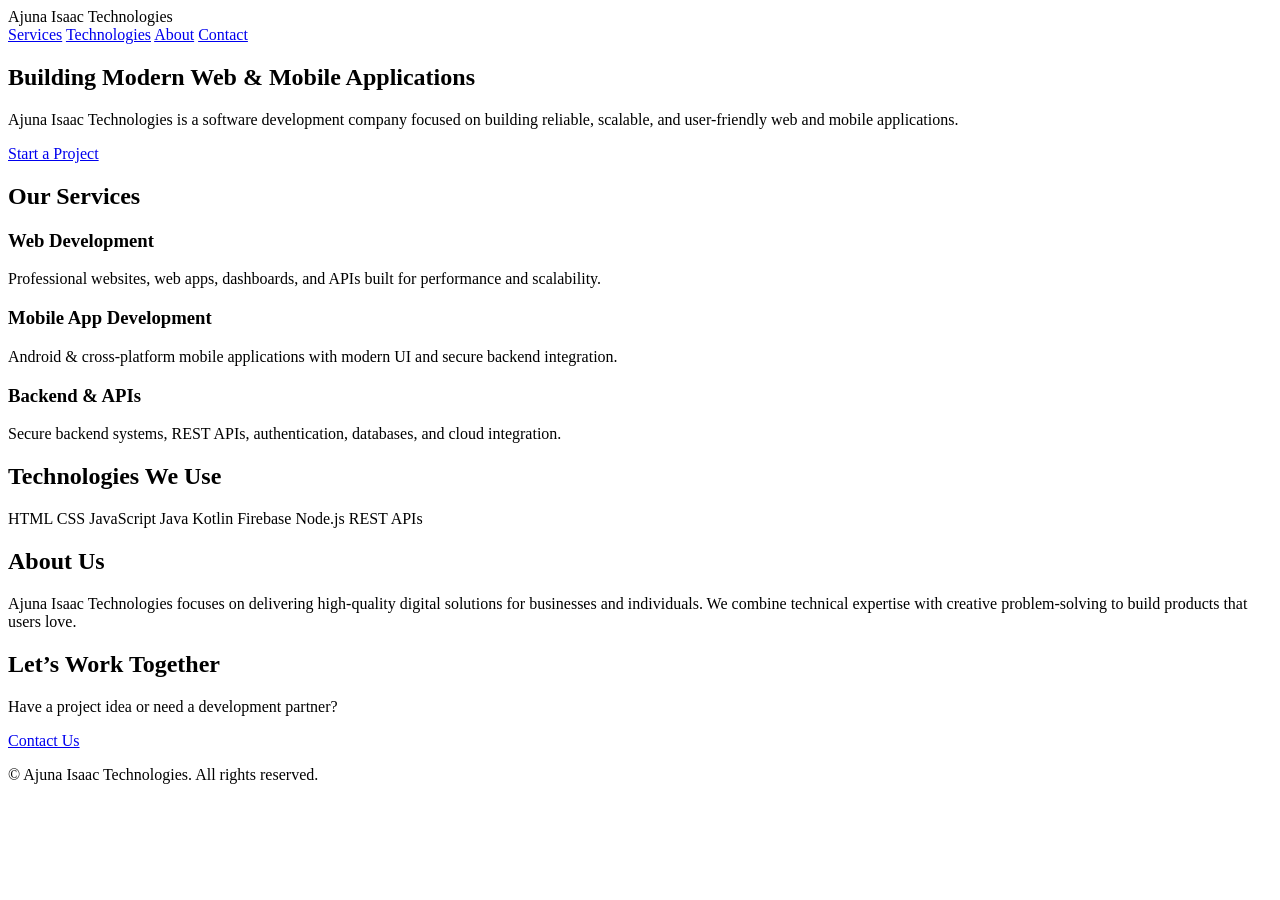
==== index.html @ feb52cd2 "Add initial HTML structure for website" ====
<!DOCTYPE html>
<html lang="en">
<head>
  <meta charset="UTF-8" />
  <meta name="viewport" content="width=device-width, initial-scale=1.0" />
  <title>Ajuna Isaac Technologies</title>
  <link rel="stylesheet" href="style.css" />
</head>
<body>

  <!-- NAVBAR -->
  <header class="navbar">
    <div class="logo">Ajuna Isaac Technologies</div>
    <nav>
      <a href="#services">Services</a>
      <a href="#technologies">Technologies</a>
      <a href="#about">About</a>
      <a href="#contact" class="btn">Contact</a>
    </nav>
  </header>

  <!-- HERO -->
  <section class="hero">
    <h1>Building Modern Web & Mobile Applications</h1>
    <p>
      Ajuna Isaac Technologies is a software development company
      focused on building reliable, scalable, and user-friendly
      web and mobile applications.
    </p>
    <a href="#contact" class="btn-primary">Start a Project</a>
  </section>

  <!-- SERVICES -->
  <section id="services" class="section">
    <h2>Our Services</h2>
    <div class="cards">
      <div class="card">
        <h3>Web Development</h3>
        <p>Professional websites, web apps, dashboards, and APIs built for performance and scalability.</p>
      </div>
      <div class="card">
        <h3>Mobile App Development</h3>
        <p>Android & cross-platform mobile applications with modern UI and secure backend integration.</p>
      </div>
      <div class="card">
        <h3>Backend & APIs</h3>
        <p>Secure backend systems, REST APIs, authentication, databases, and cloud integration.</p>
      </div>
    </div>
  </section>

  <!-- TECHNOLOGIES -->
  <section id="technologies" class="section light">
    <h2>Technologies We Use</h2>
    <div class="tech-list">
      <span>HTML</span>
      <span>CSS</span>
      <span>JavaScript</span>
      <span>Java</span>
      <span>Kotlin</span>
      <span>Firebase</span>
      <span>Node.js</span>
      <span>REST APIs</span>
    </div>
  </section>

  <!-- ABOUT -->
  <section id="about" class="section">
    <h2>About Us</h2>
    <p class="about-text">
      Ajuna Isaac Technologies focuses on delivering high-quality digital
      solutions for businesses and individuals. We combine technical expertise
      with creative problem-solving to build products that users love.
    </p>
  </section>

  <!-- CONTACT -->
  <section id="contact" class="section dark">
    <h2>Let’s Work Together</h2>
    <p>Have a project idea or need a development partner?</p>
    <a href="mailto:info@ajunaisaac.com" class="btn-primary">Contact Us</a>
  </section>

  <!-- FOOTER -->
  <footer>
    <p>© <span id="year"></span> Ajuna Isaac Technologies. All rights reserved.</p>
  </footer>

  <script src="script.js"></script>
</body>
        </html>
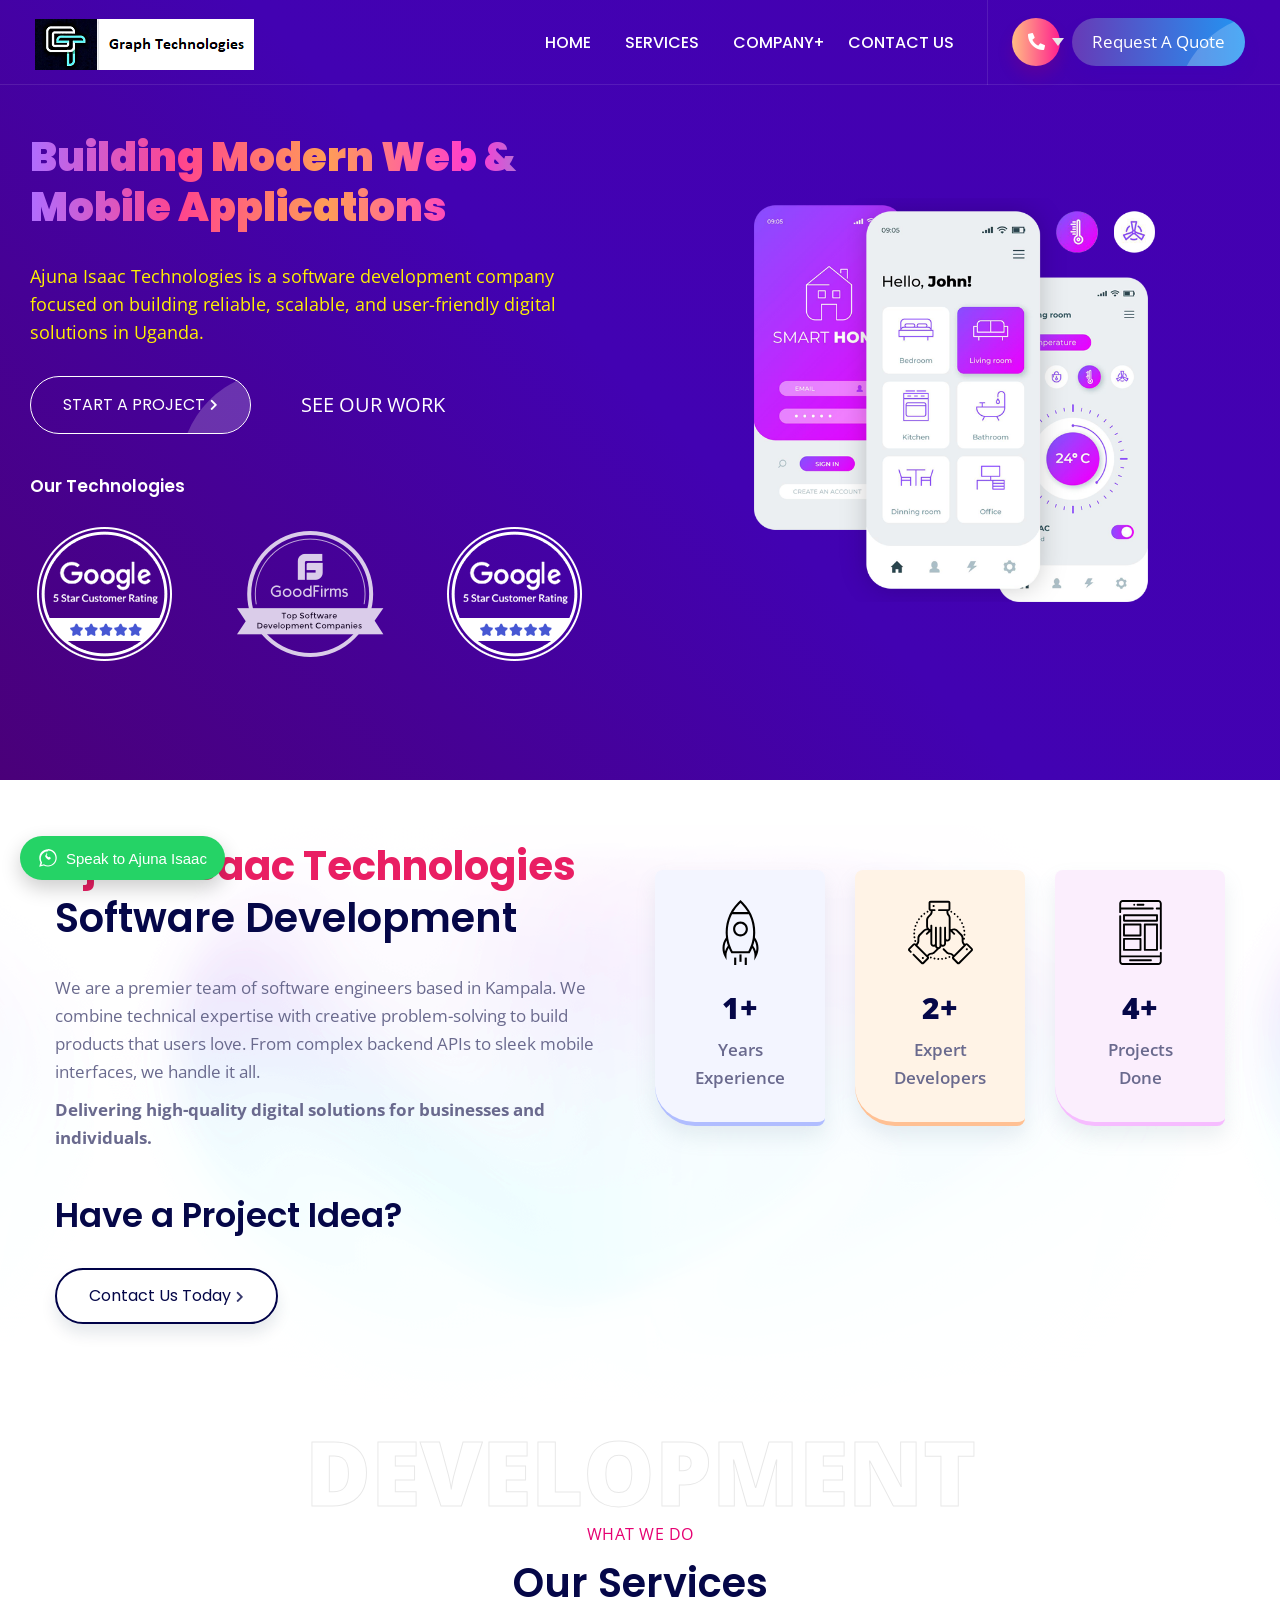
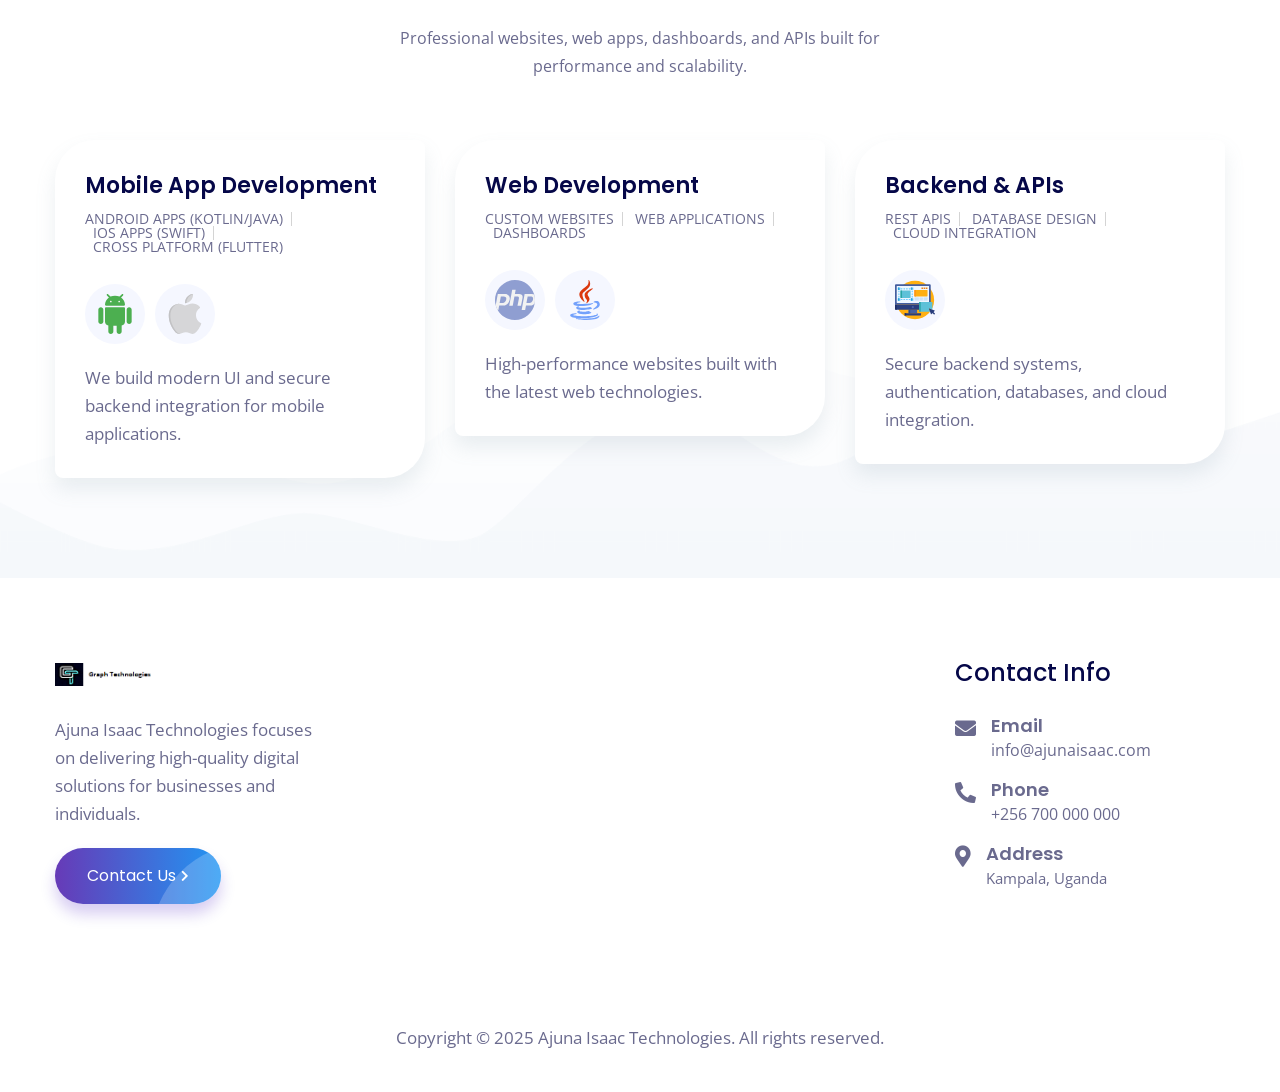
==== commit 374e76c2: "158" ====
--- a/index.html
+++ b/index.html
@@ -1,91 +1,328 @@
 <!DOCTYPE html>
-<html lang="en">
+<html lang="en" class="no-js">
+
 <head>
-  <meta charset="UTF-8" />
-  <meta name="viewport" content="width=device-width, initial-scale=1.0" />
-  <title>Ajuna Isaac Technologies</title>
-  <link rel="stylesheet" href="style.css" />
+  <meta charset="utf-8" />
+  <title>Ajuna Isaac Technologies | Top Mobile & Web Development Company in Uganda</title>
+
+  <!-- SEO Meta Tags -->
+  <meta name="description" content="Ajuna Isaac Technologies is Uganda’s leading software development company. We specialize in iOS, Android, and custom web applications for businesses and startups in Kampala.">
+  <meta name="keywords" content="app development Uganda, mobile app developers Kampala, web development company Uganda, software company Kampala, Ajuna Isaac Technologies">
+  <meta name="author" content="Ajuna Isaac Technologies">
+  <meta name="viewport" content="width=device-width, initial-scale=1">
+  <meta http-equiv="X-UA-Compatible" content="IE=edge">
+  <meta name="theme-color" content="#4302b2">
+  <link rel="canonical" href="https://ajunaisaac.com/">
+
+  <!-- Open Graph Meta Tags -->
+  <meta property="og:locale" content="en_US" />
+  <meta property="og:type" content="website" />
+  <meta property="og:title" content="Ajuna Isaac Technologies | Leading Mobile and Web App Developers" />
+  <meta property="og:description" content="We build reliable, scalable, and user-friendly web and mobile applications for businesses in Uganda and beyond." />
+  <meta property="og:image" content="images/og-image.jpg" />
+  <meta property="og:site_name" content="Ajuna Isaac Technologies" />
+
+  <!-- Favicon -->
+  <link href="images/favicon.png" rel="icon">
+
+  <!-- CSS Assets -->
+  <link href="css/bootstrap.min.css" rel="stylesheet">
+  <link href="css/plugin.min.css" rel="stylesheet">
+  <link href="https://cdnjs.cloudflare.com/ajax/libs/font-awesome/5.11.2/css/all.min.css" rel="stylesheet">
+  <link href="https://fonts.googleapis.com/css2?family=Open+Sans:wght@400;600;700&family=Poppins:wght@300;400;500;600;700;800;900&display=swap" rel="stylesheet">
+  <link href="css/style.css" rel="stylesheet">
+  <link href="css/responsive.css" rel="stylesheet">
 </head>
+
 <body>
 
-  <!-- NAVBAR -->
-  <header class="navbar">
-    <div class="logo">Ajuna Isaac Technologies</div>
-    <nav>
-      <a href="#services">Services</a>
-      <a href="#technologies">Technologies</a>
-      <a href="#about">About</a>
-      <a href="#contact" class="btn">Contact</a>
-    </nav>
+  <!--Start Header -->
+  <header class="header-pr nav-bg-b main-header navfix fixed-top menu-white">
+    <div class="container-fluid m-pad">
+      <div class="menu-header">
+        <div class="dsk-logo">
+          <a class="nav-brand" href="index.html">
+            <!-- Ensure you have a logo.png in your images folder -->
+            <img src="images/logo.png" alt="Ajuna Isaac Technologies" class="mega-white-logo" />
+            <img src="images/logo.png" alt="Ajuna Isaac Technologies" class="mega-darks-logo" />
+          </a>
+        </div>
+        <div class="custom-nav" role="navigation">
+          <ul class="nav-list">
+            <li><a href="#home" class="menu-links">Home</a></li>
+            <li><a href="#services" class="menu-links">Services</a></li>
+            <li class="sbmenu">
+              <a href="#about" class="menu-links">Company</a>
+              <div class="nx-dropdown">
+                <div class="sub-menu-section">
+                  <div class="container">
+                    <div class="sub-menu-center-block">
+                      <div class="sub-menu-column">
+                        <ul>
+                          <li><a href="about.html">About Us</a></li>
+                          <li><a href="why-us.html">Why Choose Us</a></li>
+                          <li><a href="portfolio.html">Our Portfolio</a></li>
+                          <li><a href="technologies.html">Technologies</a></li>
+                        </ul>
+                      </div>
+                    </div>
+                  </div>
+                </div>
+              </div>
+            </li>
+            <li><a href="contact.html" class="menu-links">Contact Us</a></li>
+            <li><a href="#" class="menu-links right-bddr">&nbsp;</a></li>
+            
+            <li class="contact-show">
+              <a href="#" class="btn-round- trngl btn-br bg-btn"><i class="fas fa-phone-alt"></i></a>
+              <div class="contact-inquiry">
+                <div class="contact-info-">
+                  <div class="contct-heading">Contact Support</div>
+                  <div class="inquiry-card-nn">
+                    <div class="title-inq-c">SALES DEPARTMENT</div>
+                    <ul>
+                      <li><a href="mailto:info@ajunaisaac.com"><i class="fas fa-envelope"></i> info@ajunaisaac.com</a></li>
+                      <li><a href="tel:+256700000000"><i class="fas fa-phone-alt"></i> +256 700 000 000</a></li>
+                    </ul>
+                  </div>
+                </div>
+              </div>
+            </li>
+            <li><a href="contact.html" class="btn-br bg-btn3 btshad-b2 lnk">Request A Quote <span class="circle"></span></a> </li>
+          </ul>
+        </div>
+        <div class="mobile-menu2">
+          <ul class="mob-nav2">
+            <li><a href="contact.html" class="btn-round- trngl btn-br bg-btn btshad-b1"><i class="fas fa-envelope-open-text"></i></a></li>
+            <li class="navm-"> <a class="toggle" href="#"><span></span></a></li>
+          </ul>
+        </div>
+      </div>
+      <!--Mobile Menu-->
+      <nav id="main-nav">
+        <ul class="first-nav">
+          <li><a href="index.html">Home</a></li>
+          <li><a href="#services">Services</a></li>
+          <li><a href="#about">About Us</a></li>
+          <li><a href="contact.html">Contact Us</a></li>
+        </ul>
+      </nav>
+    </div>
   </header>
-
-  <!-- HERO -->
-  <section class="hero">
-    <h1>Building Modern Web & Mobile Applications</h1>
-    <p>
-      Ajuna Isaac Technologies is a software development company
-      focused on building reliable, scalable, and user-friendly
-      web and mobile applications.
-    </p>
-    <a href="#contact" class="btn-primary">Start a Project</a>
+  <!--End Header -->
+
+  <!--Start Hero-->
+  <section class="hero-card-web mobile-app-" id="home">
+    <div class="hero-main-rp container-fluid">
+      <div class="row">
+        <div class="col-lg-6 v-center">
+          <div class="hero-heading-sec2 niwax" data-rellax-speed="3">
+            <h1 class="wow fadeIn" data-wow-delay="0.2s">Building Modern Web & Mobile Applications</h1>
+            <p class="wow fadeIn" data-wow-delay="0.4s">Ajuna Isaac Technologies is a software development company focused on building reliable, scalable, and user-friendly digital solutions in Uganda.</p>
+            <div class="content-sec d-flex mt30 v-center text-w wow fadeIn" data-wow-delay="0.6s">
+              <div class="mr25"><a href="contact.html" class="btn-main bg-btn4 lnk">START A PROJECT<i class="fas fa-chevron-right fa-icon"></i><span class="circle"></span></a></div>
+              <div class="title-hero-oth v-center">
+                <p>See our work</p>
+              </div>
+            </div>
+            <div class="awrd-sec text-w mt40 wow fadeIn" data-wow-delay="0.8s">
+              <h5>Our Technologies</h5>
+              <div class="bages-slider owl-carousel mt20">
+                <!-- Replace with icons relevant to you (Node, React, Kotlin) -->
+                <div class="img-badge-"><a href="#"> <img src="images/icons/badge1.png" alt="Tech 1" class="img100w"></a> </div>
+                <div class="img-badge-"><a href="#"> <img src="images/icons/badge2.png" alt="Tech 2" class="img100w"></a> </div>
+              </div>
+            </div>
+          </div>
+        </div>
+        <div class="col-lg-6 v-center">
+          <div class="app-hero-bnr wow fadeIn" data-wow-delay="0.4s"> <img src="images/hero/mobile_hero_banner.png" alt="Ajuna Isaac Technologies App Dev" class="img-fluid"> </div>
+        </div>
+      </div>
+    </div>
   </section>
-
-  <!-- SERVICES -->
-  <section id="services" class="section">
-    <h2>Our Services</h2>
-    <div class="cards">
-      <div class="card">
-        <h3>Web Development</h3>
-        <p>Professional websites, web apps, dashboards, and APIs built for performance and scalability.</p>
-      </div>
-      <div class="card">
-        <h3>Mobile App Development</h3>
-        <p>Android & cross-platform mobile applications with modern UI and secure backend integration.</p>
-      </div>
-      <div class="card">
-        <h3>Backend & APIs</h3>
-        <p>Secure backend systems, REST APIs, authentication, databases, and cloud integration.</p>
+  <!--End Hero-->
+
+  <!--Start About-->
+  <section class="about-sec-app pad-tb pt60" id="about">
+    <div class="container">
+      <div class="row">
+        <div class="col-lg-6">
+          <div class="common-heading text-l">
+            <h2 class="mb30"><span class="text-second text-bold">Ajuna Isaac Technologies</span> Software Development</h2>
+            <p>
+              We are a premier team of software engineers based in Kampala. We combine technical expertise with creative problem-solving to build products that users love. From complex backend APIs to sleek mobile interfaces, we handle it all.
+            </p>
+            <p class="mt10"> <span class="text-bold">
+                Delivering high-quality digital solutions for businesses and individuals. </span></p>
+          </div>
+          <div class="cta-card mt40">
+            <h3 class="mb30">Have a Project Idea?</h3>
+            <a href="contact.html" class="btn-outline lnk">Contact Us Today<i class="fas fa-chevron-right fa-icon"></i><span class="circle"></span></a>
+          </div>
+        </div>
+        <div class="col-lg-6">
+          <div class="funfact">
+            <div class="row">
+              <div class="col-lg-4 col-md-6 col-sm-12 col-xs-12">
+                <div class="funfct srcl1">
+                  <img src="images/icons/startup.svg" alt="Icon">
+                  <span class="services-cuntr counter">5</span><span class="services-cuntr">+</span>
+                  <p>Years Experience</p>
+                </div>
+              </div>
+              <div class="col-lg-4 col-md-6 col-sm-12 col-xs-12">
+                <div class="funfct srcl2">
+                  <img src="images/icons/team.svg" alt="Icon">
+                  <span class="services-cuntr counter">10</span><span class="services-cuntr">+</span>
+                  <p>Expert Developers</p>
+                </div>
+              </div>
+              <div class="col-lg-4 col-md-6 col-sm-12 col-xs-12">
+                <div class="funfct srcl3">
+                  <img src="images/icons/mobile.svg" alt="Icon">
+                  <span class="services-cuntr counter">20</span><span class="services-cuntr">+</span>
+                  <p>Projects Done</p>
+                </div>
+              </div>
+            </div>
+          </div>
+        </div>
       </div>
     </div>
   </section>
-
-  <!-- TECHNOLOGIES -->
-  <section id="technologies" class="section light">
-    <h2>Technologies We Use</h2>
-    <div class="tech-list">
-      <span>HTML</span>
-      <span>CSS</span>
-      <span>JavaScript</span>
-      <span>Java</span>
-      <span>Kotlin</span>
-      <span>Firebase</span>
-      <span>Node.js</span>
-      <span>REST APIs</span>
+  <!--End About-->
+
+  <!--Start Service-->
+  <section class="service-section-app pad-tb" id="services">
+    <div class="sctxt">Development</div>
+    <div class="container">
+      <div class="row justify-content-center">
+        <div class="col-lg-6">
+          <div class="common-heading ptag">
+            <span>What We Do</span>
+            <h2>Our Services</h2>
+            <p class="mb30">Professional websites, web apps, dashboards, and APIs built for performance and scalability.</p>
+          </div>
+        </div>
+      </div>
+      <div class="row upset">
+        <div class="col-lg-4 col-md-6 mt30 wow fadeIn" data-wow-delay="0.2s">
+          <div class="service-card-app hoshd">
+            <h4>Mobile App Development</h4>
+            <ul class="-service-list mt10">
+              <li>Android Apps (Kotlin/Java)</li>
+              <li>iOS Apps (Swift)</li>
+              <li>Cross Platform (Flutter)</li>
+            </ul>
+            <div class="tec-icon mt30">
+              <ul class="servc-icon-sldr">
+                <li><a href="#"><div class="img-iconbb"><img src="images/icons/android.svg" alt="img"></div> </a></li>
+                <li><a href="#"><div class="img-iconbb"><img src="images/icons/apple.svg" alt="img"></div> </a></li>
+              </ul>
+            </div>
+            <p class="mt20">We build modern UI and secure backend integration for mobile applications.</p>
+          </div>
+        </div>
+        <div class="col-lg-4 col-md-6 mt30 wow fadeIn" data-wow-delay="0.5s">
+          <div class="service-card-app hoshd">
+            <h4>Web Development</h4>
+            <ul class="-service-list mt10">
+              <li>Custom Websites</li>
+              <li>Web Applications</li>
+              <li>Dashboards</li>
+            </ul>
+            <div class="tec-icon mt30">
+              <ul class="servc-icon-sldr">
+                <li><a href="#"><div class="img-iconbb"><img src="images/icons/php.svg" alt="img"></div></a></li>
+                <li><a href="#"><div class="img-iconbb"><img src="images/icons/java.svg" alt="img"></div></a></li>
+              </ul>
+            </div>
+            <p class="mt20">High-performance websites built with the latest web technologies.</p>
+          </div>
+        </div>
+        <div class="col-lg-4 col-md-6 mt30 wow fadeIn" data-wow-delay="0.8s">
+          <div class="service-card-app hoshd">
+            <h4>Backend & APIs</h4>
+            <ul class="-service-list mt10">
+              <li>REST APIs</li>
+              <li>Database Design</li>
+              <li>Cloud Integration</li>
+            </ul>
+            <div class="tec-icon mt30">
+              <ul class="servc-icon-sldr">
+                <li><a href="#"><div class="img-iconbb"><img src="images/icons/ux.svg" alt="img"></div></a></li>
+              </ul>
+            </div>
+            <p class="mt20">Secure backend systems, authentication, databases, and cloud integration.</p>
+          </div>
+        </div>
+      </div>
     </div>
   </section>
-
-  <!-- ABOUT -->
-  <section id="about" class="section">
-    <h2>About Us</h2>
-    <p class="about-text">
-      Ajuna Isaac Technologies focuses on delivering high-quality digital
-      solutions for businesses and individuals. We combine technical expertise
-      with creative problem-solving to build products that users love.
-    </p>
-  </section>
-
-  <!-- CONTACT -->
-  <section id="contact" class="section dark">
-    <h2>Let’s Work Together</h2>
-    <p>Have a project idea or need a development partner?</p>
-    <a href="mailto:info@ajunaisaac.com" class="btn-primary">Contact Us</a>
-  </section>
-
-  <!-- FOOTER -->
+  <!--End Service-->
+
+  <!--Start Footer-->
   <footer>
-    <p>© <span id="year"></span> Ajuna Isaac Technologies. All rights reserved.</p>
+    <div class="footer-row2">
+      <div class="container">
+        <div class="row justify-content-between">
+          <div class="col-lg-3 col-sm-6 ftr-brand-pp">
+            <a class="navbar-brand mt30 mb25" href="#"> <img src="images/logo.png" alt="Ajuna Isaac Technologies" width="100" /></a>
+            <p>Ajuna Isaac Technologies focuses on delivering high-quality digital solutions for businesses and individuals.</p>
+            <a href="contact.html" class="btn-main bg-btn3 lnk mt20">Contact Us <i class="fas fa-chevron-right fa-icon"></i><span class="circle"></span></a>
+          </div>
+          <div class="col-lg-3 col-sm-6">
+            <h5>Contact Info</h5>
+            <ul class="footer-address-list ftr-details">
+              <li>
+                <span><i class="fas fa-envelope"></i></span>
+                <p>Email <span> <a href="mailto:info@ajunaisaac.com">info@ajunaisaac.com</a></span></p>
+              </li>
+              <li>
+                <span><i class="fas fa-phone-alt"></i></span>
+                <!-- Update with your actual number -->
+                <p>Phone <span> <a href="tel:+256700000000">+256 700 000 000</a></span></p>
+              </li>
+              <li>
+                <span><i class="fas fa-map-marker-alt"></i></span>
+                <p>Address <span> Kampala, Uganda</span></p>
+              </li>
+            </ul>
+          </div>
+        </div>
+      </div>
+    </div>
+    <div class="footer-row3">
+      <div class="copyright">
+        <div class="container">
+          <div class="row">
+            <div class="col-lg-12">
+              <div class="footer-">
+                <p>Copyright &copy; 2025 Ajuna Isaac Technologies. All rights reserved. </p>
+              </div>
+            </div>
+          </div>
+        </div>
+      </div>
+    </div>
   </footer>
-
-  <script src="script.js"></script>
+  <!--End Footer-->
+
+  <!-- WhatsApp Float -->
+  <a href="https://wa.me/256700000000" target="_blank" rel="noopener noreferrer" style="position: fixed; bottom: 20px; left: 20px; background-color: #25D366; color: white; font-family: 'Segoe UI', sans-serif; font-size: 15px; padding: 12px 18px; border-radius: 50px; box-shadow: 0 8px 20px rgba(0, 0, 0, 0.2); text-decoration: none; display: flex; align-items: center; z-index: 9999;">
+    <svg xmlns="http://www.w3.org/2000/svg" viewBox="0 0 32 32" width="20" height="20" style="margin-right: 8px; fill: white;">
+      <path d="M16.01 2.001c-7.732 0-14 6.268-14 14 0 2.471.645 4.872 1.872 7.002l-1.924 7.006 7.187-1.88c1.992 1.086 4.236 1.64 6.865 1.64 7.732 0 14-6.268 14-14s-6.268-14-14-14zm0 2c6.617 0 12 5.383 12 12s-5.383 12-12 12c-2.241 0-4.194-.583-5.962-1.638l-.432-.254-4.188 1.096 1.12-4.075-.281-.441c-1.139-1.785-1.757-3.867-1.757-5.688 0-6.617 5.383-12 12-12zm-2.23 6c-.356-.008-.706.107-1 .364-.656.574-1.186 1.398-1.219 2.244-.034.88.309 1.643.75 2.344.684 1.076 1.6 2.008 2.625 2.75.62.45 1.398.982 2.219 1 .789.02 1.545-.31 2.156-.75.512-.363 1.131-.793 1.063-1.469-.045-.434-.24-.859-.563-1.125l-1.281-1.063c-.277-.23-.695-.254-1-.063l-.75.469a.241.241 0 01-.25 0c-.516-.277-1.031-.793-1.5-1.375s-.879-1.258-1.125-1.75a.251.251 0 01.062-.281l.594-.625c.277-.287.371-.707.25-1.094l-.5-1.594c-.148-.473-.523-.805-.938-.813z" />
+    </svg>
+    Speak to Ajuna Isaac
+  </a>
+
+  <!-- JS Scripts -->
+  <script src="js/vendor/modernizr-3.5.0.min.js"></script>
+  <script src="js/jquery.min.js"></script>
+  <script src="js/bootstrap.bundle.min.js"></script>
+  <script src="js/plugin.min.js"></script>
+  <script src="js/main.js"></script>
+
 </body>
-        </html>
+</html>
--- a/css/plugin.min.css
+++ b/css/plugin.min.css
@@ -0,0 +1,11 @@
+@charset "UTF-8";
+/**megnific popup**/
+.mfp-bg{top:0;left:0;width:100%;height:100%;z-index:999999;overflow:hidden;position:fixed;background:#0b0b0b;opacity:.9}.mfp-wrap{top:0;left:0;width:100%;height:100%;z-index:9999999;position:fixed;outline:none !important;-webkit-backface-visibility:hidden}.mfp-container{text-align:center;position:absolute;width:100%;height:100%;left:0;top:0;padding:0 8px;box-sizing:border-box}.mfp-container:before{content:'';display:inline-block;height:100%;vertical-align:middle}.mfp-align-top .mfp-container:before{display:none}.mfp-content{position:relative;display:inline-block;vertical-align:middle;margin:0 auto;text-align:left;z-index:1045}.mfp-inline-holder .mfp-content,.mfp-ajax-holder .mfp-content{width:100%;cursor:auto}.mfp-ajax-cur{cursor:progress}.mfp-zoom-out-cur,.mfp-zoom-out-cur .mfp-image-holder .mfp-close{cursor:-moz-zoom-out;cursor:-webkit-zoom-out;cursor:zoom-out}.mfp-zoom{cursor:pointer;cursor:-webkit-zoom-in;cursor:-moz-zoom-in;cursor:zoom-in}.mfp-auto-cursor .mfp-content{cursor:auto}.mfp-close,.mfp-arrow,.mfp-preloader,.mfp-counter{-webkit-user-select:none;-moz-user-select:none;user-select:none}.mfp-loading.mfp-figure{display:none}.mfp-hide{display:none !important}.mfp-preloader{color:#CCC;position:absolute;top:50%;width:auto;text-align:center;margin-top:-0.8em;left:8px;right:8px;z-index:1044}.mfp-preloader a{color:#CCC}.mfp-preloader a:hover{color:#FFF}.mfp-s-ready .mfp-preloader{display:none}.mfp-s-error .mfp-content{display:none}button.mfp-close,button.mfp-arrow{overflow:visible;cursor:pointer;background:transparent;border:0;-webkit-appearance:none;display:block;outline:0;padding:0;z-index:1046;box-shadow:none;touch-action:manipulation}button::-moz-focus-inner{padding:0;border:0}.mfp-close{width:44px;height:44px;line-height:44px;position:absolute;right:0;top:0;text-decoration:none;text-align:center;opacity:.65;padding:0 0 18px 10px;color:#FFF;font-style:normal;font-size:28px;font-family:Arial,Baskerville,monospace}.mfp-close:hover,.mfp-close:focus{opacity:1}.mfp-close:active{top:1px}.mfp-close-btn-in .mfp-close{color:#333}.mfp-image-holder .mfp-close,.mfp-iframe-holder .mfp-close{color:#FFF;right:-6px;text-align:right;padding-right:6px;width:100%}.mfp-counter{position:absolute;top:0;right:0;color:#CCC;font-size:12px;line-height:18px;white-space:nowrap}.mfp-arrow{position:absolute;opacity:.65;margin:0;top:50%;margin-top:-55px;padding:0;width:90px;height:110px;-webkit-tap-highlight-color:transparent}.mfp-arrow:active{margin-top:-54px}.mfp-arrow:hover,.mfp-arrow:focus{opacity:1}.mfp-arrow:before,.mfp-arrow:after{content:'';display:block;width:0;height:0;position:absolute;left:0;top:0;margin-top:35px;margin-left:35px;border:medium inset transparent}.mfp-arrow:after{border-top-width:13px;border-bottom-width:13px;top:8px}.mfp-arrow:before{border-top-width:21px;border-bottom-width:21px;opacity:.7}.mfp-arrow-left{left:0}.mfp-arrow-left:after{border-right:17px solid #FFF;margin-left:31px}.mfp-arrow-left:before{margin-left:25px;border-right:27px solid #3f3f3f}.mfp-arrow-right{right:0}.mfp-arrow-right:after{border-left:17px solid #FFF;margin-left:39px}.mfp-arrow-right:before{border-left:27px solid #3f3f3f}.mfp-iframe-holder{padding-top:40px;padding-bottom:40px}.mfp-iframe-holder .mfp-content{line-height:0;width:100%;max-width:900px}.mfp-iframe-holder .mfp-close{top:-40px}.mfp-iframe-scaler{width:100%;height:0;overflow:hidden;padding-top:56.25%}.mfp-iframe-scaler iframe{position:absolute;display:block;top:0;left:0;width:100%;height:100%;box-shadow:0 0 8px rgba(0,0,0,0.6);background:#000}img.mfp-img{width:auto;max-width:100%;height:auto;display:block;line-height:0;box-sizing:border-box;padding:40px 0 40px;margin:0 auto}.mfp-figure{line-height:0}.mfp-figure:after{content:'';position:absolute;left:0;top:40px;bottom:40px;display:block;right:0;width:auto;height:auto;z-index:-1;box-shadow:0 0 8px rgba(0,0,0,0.6);background:#444}.mfp-figure small{color:#bdbdbd;display:block;font-size:12px;line-height:14px}.mfp-figure figure{margin:0}.mfp-bottom-bar{margin-top:-36px;position:absolute;top:100%;left:0;width:100%;cursor:auto}.mfp-title{text-align:left;line-height:18px;color:#f3f3f3;word-wrap:break-word;padding-right:36px}.mfp-image-holder .mfp-content{max-width:100%}.mfp-gallery .mfp-image-holder .mfp-figure{cursor:pointer}@media screen and (max-width:800px) and (orientation:landscape),screen and (max-height:300px){.mfp-img-mobile .mfp-image-holder{padding-left:0;padding-right:0}.mfp-img-mobile img.mfp-img{padding:0}.mfp-img-mobile .mfp-figure:after{top:0;bottom:0}.mfp-img-mobile .mfp-figure small{display:inline;margin-left:5px}.mfp-img-mobile .mfp-bottom-bar{background:rgba(0,0,0,0.6);bottom:0;margin:0;top:auto;padding:3px 5px;position:fixed;box-sizing:border-box}.mfp-img-mobile .mfp-bottom-bar:empty{padding:0}.mfp-img-mobile .mfp-counter{right:5px;top:3px}.mfp-img-mobile .mfp-close{top:0;right:0;width:35px;height:35px;line-height:35px;background:rgba(0,0,0,0.6);position:fixed;text-align:center;padding:0}}@media all and (max-width:900px){.mfp-arrow{-webkit-transform:scale(0.75);transform:scale(0.75)}.mfp-arrow-left{-webkit-transform-origin:0 0;transform-origin:0 0}.mfp-arrow-right{-webkit-transform-origin:100%;transform-origin:100%}.mfp-container{padding-left:6px;padding-right:6px}}
+
+ 
+/** Owl Carousel v2.3.4**/
+.owl-carousel,.owl-carousel .owl-item{-webkit-tap-highlight-color:transparent;position:relative}.owl-carousel{display:none;width:100%;z-index:1}.owl-carousel .owl-stage{position:relative;-ms-touch-action:pan-Y;touch-action:manipulation;-moz-backface-visibility:hidden}.owl-carousel .owl-stage:after{content:".";display:block;clear:both;visibility:hidden;line-height:0;height:0}.owl-carousel .owl-stage-outer{position:relative;overflow:hidden;-webkit-transform:translate3d(0,0,0)}.owl-carousel .owl-item,.owl-carousel .owl-wrapper{-webkit-backface-visibility:hidden;-moz-backface-visibility:hidden;-ms-backface-visibility:hidden;-webkit-transform:translate3d(0,0,0);-moz-transform:translate3d(0,0,0);-ms-transform:translate3d(0,0,0)}.owl-carousel .owl-item{min-height:1px;float:left;-webkit-backface-visibility:hidden;-webkit-touch-callout:none}.owl-carousel .owl-item img{display:block;width:100%}.owl-carousel .owl-dots.disabled,.owl-carousel .owl-nav.disabled{display:none}.no-js .owl-carousel,.owl-carousel.owl-loaded{display:block}.owl-carousel .owl-dot,.owl-carousel .owl-nav .owl-next,.owl-carousel .owl-nav .owl-prev{cursor:pointer;-webkit-user-select:none;-khtml-user-select:none;-moz-user-select:none;-ms-user-select:none;user-select:none}.owl-carousel .owl-nav button.owl-next,.owl-carousel .owl-nav button.owl-prev,.owl-carousel button.owl-dot{background:0 0;color:inherit;border:none;padding:0!important;font:inherit}.owl-carousel.owl-loading{opacity:0;display:block}.owl-carousel.owl-hidden{opacity:0}.owl-carousel.owl-refresh .owl-item{visibility:hidden}.owl-carousel.owl-drag .owl-item{-ms-touch-action:pan-y;touch-action:pan-y;-webkit-user-select:none;-moz-user-select:none;-ms-user-select:none;user-select:none}.owl-carousel.owl-grab{cursor:move;cursor:grab}.owl-carousel.owl-rtl{direction:rtl}.owl-carousel.owl-rtl .owl-item{float:right}.owl-carousel .animated{animation-duration:1s;animation-fill-mode:both}.owl-carousel .owl-animated-in{z-index:0}.owl-carousel .owl-animated-out{z-index:1}.owl-carousel .fadeOut{animation-name:fadeOut}@keyframes fadeOut{0%{opacity:1}100%{opacity:0}}.owl-height{transition:height .5s ease-in-out}.owl-carousel .owl-item .owl-lazy{opacity:0;transition:opacity .4s ease}.owl-carousel .owl-item .owl-lazy:not([src]),.owl-carousel .owl-item .owl-lazy[src^=""]{max-height:0}.owl-carousel .owl-item img.owl-lazy{transform-style:preserve-3d}.owl-carousel .owl-video-wrapper{position:relative;height:100%;background:#000}.owl-carousel .owl-video-play-icon{position:absolute;height:80px;width:80px;left:50%;top:50%;margin-left:-40px;margin-top:-40px;background:url(owl.video.play.html) no-repeat;cursor:pointer;z-index:1;-webkit-backface-visibility:hidden;transition:transform .1s ease}.owl-carousel .owl-video-play-icon:hover{-ms-transform:scale(1.3,1.3);transform:scale(1.3,1.3)}.owl-carousel .owl-video-playing .owl-video-play-icon,.owl-carousel .owl-video-playing .owl-video-tn{display:none}.owl-carousel .owl-video-tn{opacity:0;height:100%;background-position:center center;background-repeat:no-repeat;background-size:contain;transition:opacity .4s ease}.owl-carousel .owl-video-frame{position:relative;z-index:1;height:100%;width:100%} /**theme**/.owl-theme .owl-dots,.owl-theme .owl-nav{text-align:center;-webkit-tap-highlight-color:transparent}.owl-theme .owl-nav{margin-top:10px}.owl-theme .owl-nav [class*=owl-]{color:#FFF;font-size:14px;margin:5px;padding:4px 7px;background:#D6D6D6;display:inline-block;cursor:pointer;border-radius:3px}.owl-theme .owl-nav [class*=owl-]:hover{background:#869791;color:#FFF;text-decoration:none}.owl-theme .owl-nav .disabled{opacity:.5;cursor:default}.owl-theme .owl-nav.disabled+.owl-dots{margin-top:10px}.owl-theme .owl-dots .owl-dot{display:inline-block;zoom:1}.owl-theme .owl-dots .owl-dot span{width:10px;height:10px;margin:5px 7px;background:#D6D6D6;display:block;-webkit-backface-visibility:visible;transition:opacity .2s ease;border-radius:30px}.owl-theme .owl-dots .owl-dot.active span,.owl-theme .owl-dots .owl-dot:hover span{background:#869791}
+
+
+/** animate.css - https://animate.style Version - 4.0.0  **/
+ :root{--animate-duration:1s;--animate-delay:1s;--animate-repeat:1}.not-animated,[data-animate]:not(.animated){opacity:0}.animated{-webkit-animation-duration:var(--animate-duration);animation-duration:var(--animate-duration);-webkit-animation-fill-mode:both;animation-fill-mode:both}.animated.infinite{-webkit-animation-iteration-count:infinite;animation-iteration-count:infinite}.animated.repeat-1{-webkit-animation-iteration-count:var(--animate-repeat);animation-iteration-count:var(--animate-repeat)}.animated.repeat-2{-webkit-animation-iteration-count:calc(var(--animate-repeat) * 2);animation-iteration-count:calc(var(--animate-repeat) * 2)}.animated.repeat-3{-webkit-animation-iteration-count:calc(var(--animate-repeat) * 3);animation-iteration-count:calc(var(--animate-repeat) * 3)}.animated.delay-1s{-webkit-animation-delay:var(--animate-delay);animation-delay:var(--animate-delay)}.animated.delay-2s{-webkit-animation-delay:calc(var(--animate-delay) * 2);animation-delay:calc(var(--animate-delay) * 2)}.animated.delay-3s{-webkit-animation-delay:calc(var(--animate-delay) * 3);animation-delay:calc(var(--animate-delay) * 3)}.animated.delay-4s{-webkit-animation-delay:calc(var(--animate-delay) * 4);animation-delay:calc(var(--animate-delay) * 4)}.animated.delay-5s{-webkit-animation-delay:calc(var(--animate-delay) * 5);animation-delay:calc(var(--animate-delay) * 5)}.animated.faster{-webkit-animation-duration:calc(var(--animate-duration)/ 2);animation-duration:calc(var(--animate-duration)/ 2)}.animated.fast{-webkit-animation-duration:calc(var(--animate-duration) * .8);animation-duration:calc(var(--animate-duration) * .8)}.animated.slow{-webkit-animation-duration:calc(var(--animate-duration) * 2);animation-duration:calc(var(--animate-duration) * 2)}.animated.slower{-webkit-animation-duration:calc(var(--animate-duration) * 3);animation-duration:calc(var(--animate-duration) * 3)}@media print,(prefers-reduced-motion:reduce){.animated{-webkit-animation-duration:1ms!important;animation-duration:1ms!important;-webkit-transition-duration:1ms!important;transition-duration:1ms!important;-webkit-animation-iteration-count:1!important;animation-iteration-count:1!important}.animated[class*=Out]{opacity:0}}@-webkit-keyframes bounce{20%,53%,from,to{-webkit-animation-timing-function:cubic-bezier(.215,.61,.355,1);animation-timing-function:cubic-bezier(.215,.61,.355,1);-webkit-transform:translate3d(0,0,0);transform:translate3d(0,0,0)}40%,43%{-webkit-animation-timing-function:cubic-bezier(.755,.05,.855,.06);animation-timing-function:cubic-bezier(.755,.05,.855,.06);-webkit-transform:translate3d(0,-30px,0) scaleY(1.1);transform:translate3d(0,-30px,0) scaleY(1.1)}70%{-webkit-animation-timing-function:cubic-bezier(.755,.05,.855,.06);animation-timing-function:cubic-bezier(.755,.05,.855,.06);-webkit-transform:translate3d(0,-15px,0) scaleY(1.05);transform:translate3d(0,-15px,0) scaleY(1.05)}80%{-webkit-transition-timing-function:cubic-bezier(.215,.61,.355,1);transition-timing-function:cubic-bezier(.215,.61,.355,1);-webkit-transform:translate3d(0,0,0) scaleY(.95);transform:translate3d(0,0,0) scaleY(.95)}90%{-webkit-transform:translate3d(0,-4px,0) scaleY(1.02);transform:translate3d(0,-4px,0) scaleY(1.02)}}@keyframes bounce{20%,53%,from,to{-webkit-animation-timing-function:cubic-bezier(.215,.61,.355,1);animation-timing-function:cubic-bezier(.215,.61,.355,1);-webkit-transform:translate3d(0,0,0);transform:translate3d(0,0,0)}40%,43%{-webkit-animation-timing-function:cubic-bezier(.755,.05,.855,.06);animation-timing-function:cubic-bezier(.755,.05,.855,.06);-webkit-transform:translate3d(0,-30px,0) scaleY(1.1);transform:translate3d(0,-30px,0) scaleY(1.1)}70%{-webkit-animation-timing-function:cubic-bezier(.755,.05,.855,.06);animation-timing-function:cubic-bezier(.755,.05,.855,.06);-webkit-transform:translate3d(0,-15px,0) scaleY(1.05);transform:translate3d(0,-15px,0) scaleY(1.05)}80%{-webkit-transition-timing-function:cubic-bezier(.215,.61,.355,1);transition-timing-function:cubic-bezier(.215,.61,.355,1);-webkit-transform:translate3d(0,0,0) scaleY(.95);transform:translate3d(0,0,0) scaleY(.95)}90%{-webkit-transform:translate3d(0,-4px,0) scaleY(1.02);transform:translate3d(0,-4px,0) scaleY(1.02)}}.headShake,.pulse{-webkit-animation-timing-function:ease-in-out}.bounce{-webkit-animation-name:bounce;animation-name:bounce;-webkit-transform-origin:center bottom;transform-origin:center bottom}@-webkit-keyframes flash{50%,from,to{opacity:1}25%,75%{opacity:0}}@keyframes flash{50%,from,to{opacity:1}25%,75%{opacity:0}}.flash{-webkit-animation-name:flash;animation-name:flash}@-webkit-keyframes pulse{from,to{-webkit-transform:scale3d(1,1,1);transform:scale3d(1,1,1)}50%{-webkit-transform:scale3d(1.05,1.05,1.05);transform:scale3d(1.05,1.05,1.05)}}@keyframes pulse{from,to{-webkit-transform:scale3d(1,1,1);transform:scale3d(1,1,1)}50%{-webkit-transform:scale3d(1.05,1.05,1.05);transform:scale3d(1.05,1.05,1.05)}}.pulse{-webkit-animation-name:pulse;animation-name:pulse;animation-timing-function:ease-in-out}@-webkit-keyframes rubberBand{from,to{-webkit-transform:scale3d(1,1,1);transform:scale3d(1,1,1)}30%{-webkit-transform:scale3d(1.25,.75,1);transform:scale3d(1.25,.75,1)}40%{-webkit-transform:scale3d(.75,1.25,1);transform:scale3d(.75,1.25,1)}50%{-webkit-transform:scale3d(1.15,.85,1);transform:scale3d(1.15,.85,1)}65%{-webkit-transform:scale3d(.95,1.05,1);transform:scale3d(.95,1.05,1)}75%{-webkit-transform:scale3d(1.05,.95,1);transform:scale3d(1.05,.95,1)}}@keyframes rubberBand{from,to{-webkit-transform:scale3d(1,1,1);transform:scale3d(1,1,1)}30%{-webkit-transform:scale3d(1.25,.75,1);transform:scale3d(1.25,.75,1)}40%{-webkit-transform:scale3d(.75,1.25,1);transform:scale3d(.75,1.25,1)}50%{-webkit-transform:scale3d(1.15,.85,1);transform:scale3d(1.15,.85,1)}65%{-webkit-transform:scale3d(.95,1.05,1);transform:scale3d(.95,1.05,1)}75%{-webkit-transform:scale3d(1.05,.95,1);transform:scale3d(1.05,.95,1)}}.rubberBand{-webkit-animation-name:rubberBand;animation-name:rubberBand}@-webkit-keyframes shakeX{from,to{-webkit-transform:translate3d(0,0,0);transform:translate3d(0,0,0)}10%,30%,50%,70%,90%{-webkit-transform:translate3d(-10px,0,0);transform:translate3d(-10px,0,0)}20%,40%,60%,80%{-webkit-transform:translate3d(10px,0,0);transform:translate3d(10px,0,0)}}@keyframes shakeX{from,to{-webkit-transform:translate3d(0,0,0);transform:translate3d(0,0,0)}10%,30%,50%,70%,90%{-webkit-transform:translate3d(-10px,0,0);transform:translate3d(-10px,0,0)}20%,40%,60%,80%{-webkit-transform:translate3d(10px,0,0);transform:translate3d(10px,0,0)}}.shakeX{-webkit-animation-name:shakeX;animation-name:shakeX}@-webkit-keyframes shakeY{from,to{-webkit-transform:translate3d(0,0,0);transform:translate3d(0,0,0)}10%,30%,50%,70%,90%{-webkit-transform:translate3d(0,-10px,0);transform:translate3d(0,-10px,0)}20%,40%,60%,80%{-webkit-transform:translate3d(0,10px,0);transform:translate3d(0,10px,0)}}@keyframes shakeY{from,to{-webkit-transform:translate3d(0,0,0);transform:translate3d(0,0,0)}10%,30%,50%,70%,90%{-webkit-transform:translate3d(0,-10px,0);transform:translate3d(0,-10px,0)}20%,40%,60%,80%{-webkit-transform:translate3d(0,10px,0);transform:translate3d(0,10px,0)}}.shakeY{-webkit-animation-name:shakeY;animation-name:shakeY}@-webkit-keyframes headShake{0%{-webkit-transform:translateX(0);transform:translateX(0)}6.5%{-webkit-transform:translateX(-6px) rotateY(-9deg);transform:translateX(-6px) rotateY(-9deg)}18.5%{-webkit-transform:translateX(5px) rotateY(7deg);transform:translateX(5px) rotateY(7deg)}31.5%{-webkit-transform:translateX(-3px) rotateY(-5deg);transform:translateX(-3px) rotateY(-5deg)}43.5%{-webkit-transform:translateX(2px) rotateY(3deg);transform:translateX(2px) rotateY(3deg)}50%{-webkit-transform:translateX(0);transform:translateX(0)}}@keyframes headShake{0%{-webkit-transform:translateX(0);transform:translateX(0)}6.5%{-webkit-transform:translateX(-6px) rotateY(-9deg);transform:translateX(-6px) rotateY(-9deg)}18.5%{-webkit-transform:translateX(5px) rotateY(7deg);transform:translateX(5px) rotateY(7deg)}31.5%{-webkit-transform:translateX(-3px) rotateY(-5deg);transform:translateX(-3px) rotateY(-5deg)}43.5%{-webkit-transform:translateX(2px) rotateY(3deg);transform:translateX(2px) rotateY(3deg)}50%{-webkit-transform:translateX(0);transform:translateX(0)}}.headShake{animation-timing-function:ease-in-out;-webkit-animation-name:headShake;animation-name:headShake}@-webkit-keyframes swing{20%{-webkit-transform:rotate3d(0,0,1,15deg);transform:rotate3d(0,0,1,15deg)}40%{-webkit-transform:rotate3d(0,0,1,-10deg);transform:rotate3d(0,0,1,-10deg)}60%{-webkit-transform:rotate3d(0,0,1,5deg);transform:rotate3d(0,0,1,5deg)}80%{-webkit-transform:rotate3d(0,0,1,-5deg);transform:rotate3d(0,0,1,-5deg)}to{-webkit-transform:rotate3d(0,0,1,0deg);transform:rotate3d(0,0,1,0deg)}}@keyframes swing{20%{-webkit-transform:rotate3d(0,0,1,15deg);transform:rotate3d(0,0,1,15deg)}40%{-webkit-transform:rotate3d(0,0,1,-10deg);transform:rotate3d(0,0,1,-10deg)}60%{-webkit-transform:rotate3d(0,0,1,5deg);transform:rotate3d(0,0,1,5deg)}80%{-webkit-transform:rotate3d(0,0,1,-5deg);transform:rotate3d(0,0,1,-5deg)}to{-webkit-transform:rotate3d(0,0,1,0deg);transform:rotate3d(0,0,1,0deg)}}.swing{-webkit-transform-origin:top center;transform-origin:top center;-webkit-animation-name:swing;animation-name:swing}@-webkit-keyframes tada{from,to{-webkit-transform:scale3d(1,1,1);transform:scale3d(1,1,1)}10%,20%{-webkit-transform:scale3d(.9,.9,.9) rotate3d(0,0,1,-3deg);transform:scale3d(.9,.9,.9) rotate3d(0,0,1,-3deg)}30%,50%,70%,90%{-webkit-transform:scale3d(1.1,1.1,1.1) rotate3d(0,0,1,3deg);transform:scale3d(1.1,1.1,1.1) rotate3d(0,0,1,3deg)}40%,60%,80%{-webkit-transform:scale3d(1.1,1.1,1.1) rotate3d(0,0,1,-3deg);transform:scale3d(1.1,1.1,1.1) rotate3d(0,0,1,-3deg)}}@keyframes tada{from,to{-webkit-transform:scale3d(1,1,1);transform:scale3d(1,1,1)}10%,20%{-webkit-transform:scale3d(.9,.9,.9) rotate3d(0,0,1,-3deg);transform:scale3d(.9,.9,.9) rotate3d(0,0,1,-3deg)}30%,50%,70%,90%{-webkit-transform:scale3d(1.1,1.1,1.1) rotate3d(0,0,1,3deg);transform:scale3d(1.1,1.1,1.1) rotate3d(0,0,1,3deg)}40%,60%,80%{-webkit-transform:scale3d(1.1,1.1,1.1) rotate3d(0,0,1,-3deg);transform:scale3d(1.1,1.1,1.1) rotate3d(0,0,1,-3deg)}}.tada{-webkit-animation-name:tada;animation-name:tada}@-webkit-keyframes wobble{from,to{-webkit-transform:translate3d(0,0,0);transform:translate3d(0,0,0)}15%{-webkit-transform:translate3d(-25%,0,0) rotate3d(0,0,1,-5deg);transform:translate3d(-25%,0,0) rotate3d(0,0,1,-5deg)}30%{-webkit-transform:translate3d(20%,0,0) rotate3d(0,0,1,3deg);transform:translate3d(20%,0,0) rotate3d(0,0,1,3deg)}45%{-webkit-transform:translate3d(-15%,0,0) rotate3d(0,0,1,-3deg);transform:translate3d(-15%,0,0) rotate3d(0,0,1,-3deg)}60%{-webkit-transform:translate3d(10%,0,0) rotate3d(0,0,1,2deg);transform:translate3d(10%,0,0) rotate3d(0,0,1,2deg)}75%{-webkit-transform:translate3d(-5%,0,0) rotate3d(0,0,1,-1deg);transform:translate3d(-5%,0,0) rotate3d(0,0,1,-1deg)}}@keyframes wobble{from,to{-webkit-transform:translate3d(0,0,0);transform:translate3d(0,0,0)}15%{-webkit-transform:translate3d(-25%,0,0) rotate3d(0,0,1,-5deg);transform:translate3d(-25%,0,0) rotate3d(0,0,1,-5deg)}30%{-webkit-transform:translate3d(20%,0,0) rotate3d(0,0,1,3deg);transform:translate3d(20%,0,0) rotate3d(0,0,1,3deg)}45%{-webkit-transform:translate3d(-15%,0,0) rotate3d(0,0,1,-3deg);transform:translate3d(-15%,0,0) rotate3d(0,0,1,-3deg)}60%{-webkit-transform:translate3d(10%,0,0) rotate3d(0,0,1,2deg);transform:translate3d(10%,0,0) rotate3d(0,0,1,2deg)}75%{-webkit-transform:translate3d(-5%,0,0) rotate3d(0,0,1,-1deg);transform:translate3d(-5%,0,0) rotate3d(0,0,1,-1deg)}}.wobble{-webkit-animation-name:wobble;animation-name:wobble}@-webkit-keyframes jello{11.1%,from,to{-webkit-transform:translate3d(0,0,0);transform:translate3d(0,0,0)}22.2%{-webkit-transform:skewX(-12.5deg) skewY(-12.5deg);transform:skewX(-12.5deg) skewY(-12.5deg)}33.3%{-webkit-transform:skewX(6.25deg) skewY(6.25deg);transform:skewX(6.25deg) skewY(6.25deg)}44.4%{-webkit-transform:skewX(-3.125deg) skewY(-3.125deg);transform:skewX(-3.125deg) skewY(-3.125deg)}55.5%{-webkit-transform:skewX(1.5625deg) skewY(1.5625deg);transform:skewX(1.5625deg) skewY(1.5625deg)}66.6%{-webkit-transform:skewX(-.78125deg) skewY(-.78125deg);transform:skewX(-.78125deg) skewY(-.78125deg)}77.7%{-webkit-transform:skewX(.390625deg) skewY(.390625deg);transform:skewX(.390625deg) skewY(.390625deg)}88.8%{-webkit-transform:skewX(-.1953125deg) skewY(-.1953125deg);transform:skewX(-.1953125deg) skewY(-.1953125deg)}}@keyframes jello{11.1%,from,to{-webkit-transform:translate3d(0,0,0);transform:translate3d(0,0,0)}22.2%{-webkit-transform:skewX(-12.5deg) skewY(-12.5deg);transform:skewX(-12.5deg) skewY(-12.5deg)}33.3%{-webkit-transform:skewX(6.25deg) skewY(6.25deg);transform:skewX(6.25deg) skewY(6.25deg)}44.4%{-webkit-transform:skewX(-3.125deg) skewY(-3.125deg);transform:skewX(-3.125deg) skewY(-3.125deg)}55.5%{-webkit-transform:skewX(1.5625deg) skewY(1.5625deg);transform:skewX(1.5625deg) skewY(1.5625deg)}66.6%{-webkit-transform:skewX(-.78125deg) skewY(-.78125deg);transform:skewX(-.78125deg) skewY(-.78125deg)}77.7%{-webkit-transform:skewX(.390625deg) skewY(.390625deg);transform:skewX(.390625deg) skewY(.390625deg)}88.8%{-webkit-transform:skewX(-.1953125deg) skewY(-.1953125deg);transform:skewX(-.1953125deg) skewY(-.1953125deg)}}.jello{-webkit-animation-name:jello;animation-name:jello;-webkit-transform-origin:center;transform-origin:center}@-webkit-keyframes heartBeat{0%,28%,70%{-webkit-transform:scale(1);transform:scale(1)}14%,42%{-webkit-transform:scale(1.3);transform:scale(1.3)}}@keyframes heartBeat{0%,28%,70%{-webkit-transform:scale(1);transform:scale(1)}14%,42%{-webkit-transform:scale(1.3);transform:scale(1.3)}}.heartBeat{-webkit-animation-name:heartBeat;animation-name:heartBeat;-webkit-animation-duration:calc(var(--animate-duration) * 1.3);animation-duration:calc(var(--animate-duration) * 1.3);-webkit-animation-timing-function:ease-in-out;animation-timing-function:ease-in-out}@-webkit-keyframes backInDown{0%{-webkit-transform:translateY(-1200px) scale(.7);transform:translateY(-1200px) scale(.7);opacity:.7}80%{-webkit-transform:translateY(0) scale(.7);transform:translateY(0) scale(.7);opacity:.7}100%{-webkit-transform:scale(1);transform:scale(1);opacity:1}}@keyframes backInDown{0%{-webkit-transform:translateY(-1200px) scale(.7);transform:translateY(-1200px) scale(.7);opacity:.7}80%{-webkit-transform:translateY(0) scale(.7);transform:translateY(0) scale(.7);opacity:.7}100%{-webkit-transform:scale(1);transform:scale(1);opacity:1}}.backInDown{-webkit-animation-name:backInDown;animation-name:backInDown}@-webkit-keyframes backInLeft{0%{-webkit-transform:translateX(-2000px) scale(.7);transform:translateX(-2000px) scale(.7);opacity:.7}80%{-webkit-transform:translateX(0) scale(.7);transform:translateX(0) scale(.7);opacity:.7}100%{-webkit-transform:scale(1);transform:scale(1);opacity:1}}@keyframes backInLeft{0%{-webkit-transform:translateX(-2000px) scale(.7);transform:translateX(-2000px) scale(.7);opacity:.7}80%{-webkit-transform:translateX(0) scale(.7);transform:translateX(0) scale(.7);opacity:.7}100%{-webkit-transform:scale(1);transform:scale(1);opacity:1}}.backInLeft{-webkit-animation-name:backInLeft;animation-name:backInLeft}@-webkit-keyframes backInRight{0%{-webkit-transform:translateX(2000px) scale(.7);transform:translateX(2000px) scale(.7);opacity:.7}80%{-webkit-transform:translateX(0) scale(.7);transform:translateX(0) scale(.7);opacity:.7}100%{-webkit-transform:scale(1);transform:scale(1);opacity:1}}@keyframes backInRight{0%{-webkit-transform:translateX(2000px) scale(.7);transform:translateX(2000px) scale(.7);opacity:.7}80%{-webkit-transform:translateX(0) scale(.7);transform:translateX(0) scale(.7);opacity:.7}100%{-webkit-transform:scale(1);transform:scale(1);opacity:1}}.backInRight{-webkit-animation-name:backInRight;animation-name:backInRight}@-webkit-keyframes backInUp{0%{-webkit-transform:translateY(1200px) scale(.7);transform:translateY(1200px) scale(.7);opacity:.7}80%{-webkit-transform:translateY(0) scale(.7);transform:translateY(0) scale(.7);opacity:.7}100%{-webkit-transform:scale(1);transform:scale(1);opacity:1}}@keyframes backInUp{0%{-webkit-transform:translateY(1200px) scale(.7);transform:translateY(1200px) scale(.7);opacity:.7}80%{-webkit-transform:translateY(0) scale(.7);transform:translateY(0) scale(.7);opacity:.7}100%{-webkit-transform:scale(1);transform:scale(1);opacity:1}}.backInUp{-webkit-animation-name:backInUp;animation-name:backInUp}@-webkit-keyframes backOutDown{0%{-webkit-transform:scale(1);transform:scale(1);opacity:1}20%{-webkit-transform:translateY(0) scale(.7);transform:translateY(0) scale(.7);opacity:.7}100%{-webkit-transform:translateY(700px) scale(.7);transform:translateY(700px) scale(.7);opacity:.7}}@keyframes backOutDown{0%{-webkit-transform:scale(1);transform:scale(1);opacity:1}20%{-webkit-transform:translateY(0) scale(.7);transform:translateY(0) scale(.7);opacity:.7}100%{-webkit-transform:translateY(700px) scale(.7);transform:translateY(700px) scale(.7);opacity:.7}}.backOutDown{-webkit-animation-name:backOutDown;animation-name:backOutDown}@-webkit-keyframes backOutLeft{0%{-webkit-transform:scale(1);transform:scale(1);opacity:1}20%{-webkit-transform:translateX(0) scale(.7);transform:translateX(0) scale(.7);opacity:.7}100%{-webkit-transform:translateX(-2000px) scale(.7);transform:translateX(-2000px) scale(.7);opacity:.7}}@keyframes backOutLeft{0%{-webkit-transform:scale(1);transform:scale(1);opacity:1}20%{-webkit-transform:translateX(0) scale(.7);transform:translateX(0) scale(.7);opacity:.7}100%{-webkit-transform:translateX(-2000px) scale(.7);transform:translateX(-2000px) scale(.7);opacity:.7}}.backOutLeft{-webkit-animation-name:backOutLeft;animation-name:backOutLeft}@-webkit-keyframes backOutRight{0%{-webkit-transform:scale(1);transform:scale(1);opacity:1}20%{-webkit-transform:translateX(0) scale(.7);transform:translateX(0) scale(.7);opacity:.7}100%{-webkit-transform:translateX(2000px) scale(.7);transform:translateX(2000px) scale(.7);opacity:.7}}@keyframes backOutRight{0%{-webkit-transform:scale(1);transform:scale(1);opacity:1}20%{-webkit-transform:translateX(0) scale(.7);transform:translateX(0) scale(.7);opacity:.7}100%{-webkit-transform:translateX(2000px) scale(.7);transform:translateX(2000px) scale(.7);opacity:.7}}.backOutRight{-webkit-animation-name:backOutRight;animation-name:backOutRight}@-webkit-keyframes backOutUp{0%{-webkit-transform:scale(1);transform:scale(1);opacity:1}20%{-webkit-transform:translateY(0) scale(.7);transform:translateY(0) scale(.7);opacity:.7}100%{-webkit-transform:translateY(-700px) scale(.7);transform:translateY(-700px) scale(.7);opacity:.7}}@keyframes backOutUp{0%{-webkit-transform:scale(1);transform:scale(1);opacity:1}20%{-webkit-transform:translateY(0) scale(.7);transform:translateY(0) scale(.7);opacity:.7}100%{-webkit-transform:translateY(-700px) scale(.7);transform:translateY(-700px) scale(.7);opacity:.7}}.backOutUp{-webkit-animation-name:backOutUp;animation-name:backOutUp}@-webkit-keyframes bounceIn{20%,40%,60%,80%,from,to{-webkit-animation-timing-function:cubic-bezier(.215,.61,.355,1);animation-timing-function:cubic-bezier(.215,.61,.355,1)}0%{opacity:0;-webkit-transform:scale3d(.3,.3,.3);transform:scale3d(.3,.3,.3)}20%{-webkit-transform:scale3d(1.1,1.1,1.1);transform:scale3d(1.1,1.1,1.1)}40%{-webkit-transform:scale3d(.9,.9,.9);transform:scale3d(.9,.9,.9)}60%{opacity:1;-webkit-transform:scale3d(1.03,1.03,1.03);transform:scale3d(1.03,1.03,1.03)}80%{-webkit-transform:scale3d(.97,.97,.97);transform:scale3d(.97,.97,.97)}to{opacity:1;-webkit-transform:scale3d(1,1,1);transform:scale3d(1,1,1)}}@keyframes bounceIn{20%,40%,60%,80%,from,to{-webkit-animation-timing-function:cubic-bezier(.215,.61,.355,1);animation-timing-function:cubic-bezier(.215,.61,.355,1)}0%{opacity:0;-webkit-transform:scale3d(.3,.3,.3);transform:scale3d(.3,.3,.3)}20%{-webkit-transform:scale3d(1.1,1.1,1.1);transform:scale3d(1.1,1.1,1.1)}40%{-webkit-transform:scale3d(.9,.9,.9);transform:scale3d(.9,.9,.9)}60%{opacity:1;-webkit-transform:scale3d(1.03,1.03,1.03);transform:scale3d(1.03,1.03,1.03)}80%{-webkit-transform:scale3d(.97,.97,.97);transform:scale3d(.97,.97,.97)}to{opacity:1;-webkit-transform:scale3d(1,1,1);transform:scale3d(1,1,1)}}.bounceIn{-webkit-animation-duration:calc(var(--animate-duration) * .75);animation-duration:calc(var(--animate-duration) * .75);-webkit-animation-name:bounceIn;animation-name:bounceIn}.bounceOut,.flipOutX{-webkit-animation-duration:calc(var(--animate-duration) * .75)}@-webkit-keyframes bounceInDown{60%,75%,90%,from,to{-webkit-animation-timing-function:cubic-bezier(.215,.61,.355,1);animation-timing-function:cubic-bezier(.215,.61,.355,1)}0%{opacity:0;-webkit-transform:translate3d(0,-3000px,0) scaleY(3);transform:translate3d(0,-3000px,0) scaleY(3)}60%{opacity:1;-webkit-transform:translate3d(0,25px,0) scaleY(.9);transform:translate3d(0,25px,0) scaleY(.9)}75%{-webkit-transform:translate3d(0,-10px,0) scaleY(.95);transform:translate3d(0,-10px,0) scaleY(.95)}90%{-webkit-transform:translate3d(0,5px,0) scaleY(.985);transform:translate3d(0,5px,0) scaleY(.985)}to{-webkit-transform:translate3d(0,0,0);transform:translate3d(0,0,0)}}@keyframes bounceInDown{60%,75%,90%,from,to{-webkit-animation-timing-function:cubic-bezier(.215,.61,.355,1);animation-timing-function:cubic-bezier(.215,.61,.355,1)}0%{opacity:0;-webkit-transform:translate3d(0,-3000px,0) scaleY(3);transform:translate3d(0,-3000px,0) scaleY(3)}60%{opacity:1;-webkit-transform:translate3d(0,25px,0) scaleY(.9);transform:translate3d(0,25px,0) scaleY(.9)}75%{-webkit-transform:translate3d(0,-10px,0) scaleY(.95);transform:translate3d(0,-10px,0) scaleY(.95)}90%{-webkit-transform:translate3d(0,5px,0) scaleY(.985);transform:translate3d(0,5px,0) scaleY(.985)}to{-webkit-transform:translate3d(0,0,0);transform:translate3d(0,0,0)}}.bounceInDown{-webkit-animation-name:bounceInDown;animation-name:bounceInDown}@-webkit-keyframes bounceInLeft{60%,75%,90%,from,to{-webkit-animation-timing-function:cubic-bezier(.215,.61,.355,1);animation-timing-function:cubic-bezier(.215,.61,.355,1)}0%{opacity:0;-webkit-transform:translate3d(-3000px,0,0) scaleX(3);transform:translate3d(-3000px,0,0) scaleX(3)}60%{opacity:1;-webkit-transform:translate3d(25px,0,0) scaleX(1);transform:translate3d(25px,0,0) scaleX(1)}75%{-webkit-transform:translate3d(-10px,0,0) scaleX(.98);transform:translate3d(-10px,0,0) scaleX(.98)}90%{-webkit-transform:translate3d(5px,0,0) scaleX(.995);transform:translate3d(5px,0,0) scaleX(.995)}to{-webkit-transform:translate3d(0,0,0);transform:translate3d(0,0,0)}}@keyframes bounceInLeft{60%,75%,90%,from,to{-webkit-animation-timing-function:cubic-bezier(.215,.61,.355,1);animation-timing-function:cubic-bezier(.215,.61,.355,1)}0%{opacity:0;-webkit-transform:translate3d(-3000px,0,0) scaleX(3);transform:translate3d(-3000px,0,0) scaleX(3)}60%{opacity:1;-webkit-transform:translate3d(25px,0,0) scaleX(1);transform:translate3d(25px,0,0) scaleX(1)}75%{-webkit-transform:translate3d(-10px,0,0) scaleX(.98);transform:translate3d(-10px,0,0) scaleX(.98)}90%{-webkit-transform:translate3d(5px,0,0) scaleX(.995);transform:translate3d(5px,0,0) scaleX(.995)}to{-webkit-transform:translate3d(0,0,0);transform:translate3d(0,0,0)}}.bounceInLeft{-webkit-animation-name:bounceInLeft;animation-name:bounceInLeft}@-webkit-keyframes bounceInRight{60%,75%,90%,from,to{-webkit-animation-timing-function:cubic-bezier(.215,.61,.355,1);animation-timing-function:cubic-bezier(.215,.61,.355,1)}from{opacity:0;-webkit-transform:translate3d(3000px,0,0) scaleX(3);transform:translate3d(3000px,0,0) scaleX(3)}60%{opacity:1;-webkit-transform:translate3d(-25px,0,0) scaleX(1);transform:translate3d(-25px,0,0) scaleX(1)}75%{-webkit-transform:translate3d(10px,0,0) scaleX(.98);transform:translate3d(10px,0,0) scaleX(.98)}90%{-webkit-transform:translate3d(-5px,0,0) scaleX(.995);transform:translate3d(-5px,0,0) scaleX(.995)}to{-webkit-transform:translate3d(0,0,0);transform:translate3d(0,0,0)}}@keyframes bounceInRight{60%,75%,90%,from,to{-webkit-animation-timing-function:cubic-bezier(.215,.61,.355,1);animation-timing-function:cubic-bezier(.215,.61,.355,1)}from{opacity:0;-webkit-transform:translate3d(3000px,0,0) scaleX(3);transform:translate3d(3000px,0,0) scaleX(3)}60%{opacity:1;-webkit-transform:translate3d(-25px,0,0) scaleX(1);transform:translate3d(-25px,0,0) scaleX(1)}75%{-webkit-transform:translate3d(10px,0,0) scaleX(.98);transform:translate3d(10px,0,0) scaleX(.98)}90%{-webkit-transform:translate3d(-5px,0,0) scaleX(.995);transform:translate3d(-5px,0,0) scaleX(.995)}to{-webkit-transform:translate3d(0,0,0);transform:translate3d(0,0,0)}}.bounceInRight{-webkit-animation-name:bounceInRight;animation-name:bounceInRight}@-webkit-keyframes bounceInUp{60%,75%,90%,from,to{-webkit-animation-timing-function:cubic-bezier(.215,.61,.355,1);animation-timing-function:cubic-bezier(.215,.61,.355,1)}from{opacity:0;-webkit-transform:translate3d(0,3000px,0) scaleY(5);transform:translate3d(0,3000px,0) scaleY(5)}60%{opacity:1;-webkit-transform:translate3d(0,-20px,0) scaleY(.9);transform:translate3d(0,-20px,0) scaleY(.9)}75%{-webkit-transform:translate3d(0,10px,0) scaleY(.95);transform:translate3d(0,10px,0) scaleY(.95)}90%{-webkit-transform:translate3d(0,-5px,0) scaleY(.985);transform:translate3d(0,-5px,0) scaleY(.985)}to{-webkit-transform:translate3d(0,0,0);transform:translate3d(0,0,0)}}@keyframes bounceInUp{60%,75%,90%,from,to{-webkit-animation-timing-function:cubic-bezier(.215,.61,.355,1);animation-timing-function:cubic-bezier(.215,.61,.355,1)}from{opacity:0;-webkit-transform:translate3d(0,3000px,0) scaleY(5);transform:translate3d(0,3000px,0) scaleY(5)}60%{opacity:1;-webkit-transform:translate3d(0,-20px,0) scaleY(.9);transform:translate3d(0,-20px,0) scaleY(.9)}75%{-webkit-transform:translate3d(0,10px,0) scaleY(.95);transform:translate3d(0,10px,0) scaleY(.95)}90%{-webkit-transform:translate3d(0,-5px,0) scaleY(.985);transform:translate3d(0,-5px,0) scaleY(.985)}to{-webkit-transform:translate3d(0,0,0);transform:translate3d(0,0,0)}}.bounceInUp{-webkit-animation-name:bounceInUp;animation-name:bounceInUp}@-webkit-keyframes bounceOut{20%{-webkit-transform:scale3d(.9,.9,.9);transform:scale3d(.9,.9,.9)}50%,55%{opacity:1;-webkit-transform:scale3d(1.1,1.1,1.1);transform:scale3d(1.1,1.1,1.1)}to{opacity:0;-webkit-transform:scale3d(.3,.3,.3);transform:scale3d(.3,.3,.3)}}@keyframes bounceOut{20%{-webkit-transform:scale3d(.9,.9,.9);transform:scale3d(.9,.9,.9)}50%,55%{opacity:1;-webkit-transform:scale3d(1.1,1.1,1.1);transform:scale3d(1.1,1.1,1.1)}to{opacity:0;-webkit-transform:scale3d(.3,.3,.3);transform:scale3d(.3,.3,.3)}}.bounceOut{animation-duration:calc(var(--animate-duration) * .75);-webkit-animation-name:bounceOut;animation-name:bounceOut}@-webkit-keyframes bounceOutDown{20%{-webkit-transform:translate3d(0,10px,0) scaleY(.985);transform:translate3d(0,10px,0) scaleY(.985)}40%,45%{opacity:1;-webkit-transform:translate3d(0,-20px,0) scaleY(.9);transform:translate3d(0,-20px,0) scaleY(.9)}to{opacity:0;-webkit-transform:translate3d(0,2000px,0) scaleY(3);transform:translate3d(0,2000px,0) scaleY(3)}}@keyframes bounceOutDown{20%{-webkit-transform:translate3d(0,10px,0) scaleY(.985);transform:translate3d(0,10px,0) scaleY(.985)}40%,45%{opacity:1;-webkit-transform:translate3d(0,-20px,0) scaleY(.9);transform:translate3d(0,-20px,0) scaleY(.9)}to{opacity:0;-webkit-transform:translate3d(0,2000px,0) scaleY(3);transform:translate3d(0,2000px,0) scaleY(3)}}.bounceOutDown{-webkit-animation-name:bounceOutDown;animation-name:bounceOutDown}@-webkit-keyframes bounceOutLeft{20%{opacity:1;-webkit-transform:translate3d(20px,0,0) scaleX(.9);transform:translate3d(20px,0,0) scaleX(.9)}to{opacity:0;-webkit-transform:translate3d(-2000px,0,0) scaleX(2);transform:translate3d(-2000px,0,0) scaleX(2)}}@keyframes bounceOutLeft{20%{opacity:1;-webkit-transform:translate3d(20px,0,0) scaleX(.9);transform:translate3d(20px,0,0) scaleX(.9)}to{opacity:0;-webkit-transform:translate3d(-2000px,0,0) scaleX(2);transform:translate3d(-2000px,0,0) scaleX(2)}}.bounceOutLeft{-webkit-animation-name:bounceOutLeft;animation-name:bounceOutLeft}@-webkit-keyframes bounceOutRight{20%{opacity:1;-webkit-transform:translate3d(-20px,0,0) scaleX(.9);transform:translate3d(-20px,0,0) scaleX(.9)}to{opacity:0;-webkit-transform:translate3d(2000px,0,0) scaleX(2);transform:translate3d(2000px,0,0) scaleX(2)}}@keyframes bounceOutRight{20%{opacity:1;-webkit-transform:translate3d(-20px,0,0) scaleX(.9);transform:translate3d(-20px,0,0) scaleX(.9)}to{opacity:0;-webkit-transform:translate3d(2000px,0,0) scaleX(2);transform:translate3d(2000px,0,0) scaleX(2)}}.bounceOutRight{-webkit-animation-name:bounceOutRight;animation-name:bounceOutRight}@-webkit-keyframes bounceOutUp{20%{-webkit-transform:translate3d(0,-10px,0) scaleY(.985);transform:translate3d(0,-10px,0) scaleY(.985)}40%,45%{opacity:1;-webkit-transform:translate3d(0,20px,0) scaleY(.9);transform:translate3d(0,20px,0) scaleY(.9)}to{opacity:0;-webkit-transform:translate3d(0,-2000px,0) scaleY(3);transform:translate3d(0,-2000px,0) scaleY(3)}}@keyframes bounceOutUp{20%{-webkit-transform:translate3d(0,-10px,0) scaleY(.985);transform:translate3d(0,-10px,0) scaleY(.985)}40%,45%{opacity:1;-webkit-transform:translate3d(0,20px,0) scaleY(.9);transform:translate3d(0,20px,0) scaleY(.9)}to{opacity:0;-webkit-transform:translate3d(0,-2000px,0) scaleY(3);transform:translate3d(0,-2000px,0) scaleY(3)}}.bounceOutUp{-webkit-animation-name:bounceOutUp;animation-name:bounceOutUp}@-webkit-keyframes fadeIn{from{opacity:0}to{opacity:1}}@keyframes fadeIn{from{opacity:0}to{opacity:1}}.fadeIn{-webkit-animation-name:fadeIn;animation-name:fadeIn}@-webkit-keyframes fadeInDown{from{opacity:0;-webkit-transform:translate3d(0,-100%,0);transform:translate3d(0,-100%,0)}to{opacity:1;-webkit-transform:translate3d(0,0,0);transform:translate3d(0,0,0)}}@keyframes fadeInDown{from{opacity:0;-webkit-transform:translate3d(0,-100%,0);transform:translate3d(0,-100%,0)}to{opacity:1;-webkit-transform:translate3d(0,0,0);transform:translate3d(0,0,0)}}.fadeInDown{-webkit-animation-name:fadeInDown;animation-name:fadeInDown}@-webkit-keyframes fadeInDownBig{from{opacity:0;-webkit-transform:translate3d(0,-2000px,0);transform:translate3d(0,-2000px,0)}to{opacity:1;-webkit-transform:translate3d(0,0,0);transform:translate3d(0,0,0)}}@keyframes fadeInDownBig{from{opacity:0;-webkit-transform:translate3d(0,-2000px,0);transform:translate3d(0,-2000px,0)}to{opacity:1;-webkit-transform:translate3d(0,0,0);transform:translate3d(0,0,0)}}.fadeInDownBig{-webkit-animation-name:fadeInDownBig;animation-name:fadeInDownBig}@-webkit-keyframes fadeInLeft{from{opacity:0;-webkit-transform:translate3d(-100%,0,0);transform:translate3d(-100%,0,0)}to{opacity:1;-webkit-transform:translate3d(0,0,0);transform:translate3d(0,0,0)}}@keyframes fadeInLeft{from{opacity:0;-webkit-transform:translate3d(-100%,0,0);transform:translate3d(-100%,0,0)}to{opacity:1;-webkit-transform:translate3d(0,0,0);transform:translate3d(0,0,0)}}.fadeInLeft{-webkit-animation-name:fadeInLeft;animation-name:fadeInLeft}@-webkit-keyframes fadeInLeftBig{from{opacity:0;-webkit-transform:translate3d(-2000px,0,0);transform:translate3d(-2000px,0,0)}to{opacity:1;-webkit-transform:translate3d(0,0,0);transform:translate3d(0,0,0)}}@keyframes fadeInLeftBig{from{opacity:0;-webkit-transform:translate3d(-2000px,0,0);transform:translate3d(-2000px,0,0)}to{opacity:1;-webkit-transform:translate3d(0,0,0);transform:translate3d(0,0,0)}}.fadeInLeftBig{-webkit-animation-name:fadeInLeftBig;animation-name:fadeInLeftBig}@-webkit-keyframes fadeInRight{from{opacity:0;-webkit-transform:translate3d(100%,0,0);transform:translate3d(100%,0,0)}to{opacity:1;-webkit-transform:translate3d(0,0,0);transform:translate3d(0,0,0)}}@keyframes fadeInRight{from{opacity:0;-webkit-transform:translate3d(100%,0,0);transform:translate3d(100%,0,0)}to{opacity:1;-webkit-transform:translate3d(0,0,0);transform:translate3d(0,0,0)}}.fadeInRight{-webkit-animation-name:fadeInRight;animation-name:fadeInRight}@-webkit-keyframes fadeInRightBig{from{opacity:0;-webkit-transform:translate3d(2000px,0,0);transform:translate3d(2000px,0,0)}to{opacity:1;-webkit-transform:translate3d(0,0,0);transform:translate3d(0,0,0)}}@keyframes fadeInRightBig{from{opacity:0;-webkit-transform:translate3d(2000px,0,0);transform:translate3d(2000px,0,0)}to{opacity:1;-webkit-transform:translate3d(0,0,0);transform:translate3d(0,0,0)}}.fadeInRightBig{-webkit-animation-name:fadeInRightBig;animation-name:fadeInRightBig}@-webkit-keyframes fadeInUp{from{opacity:0;-webkit-transform:translate3d(0,100%,0);transform:translate3d(0,100%,0)}to{opacity:1;-webkit-transform:translate3d(0,0,0);transform:translate3d(0,0,0)}}@keyframes fadeInUp{from{opacity:0;-webkit-transform:translate3d(0,100%,0);transform:translate3d(0,100%,0)}to{opacity:1;-webkit-transform:translate3d(0,0,0);transform:translate3d(0,0,0)}}.fadeInUp{-webkit-animation-name:fadeInUp;animation-name:fadeInUp}@-webkit-keyframes fadeInUpBig{from{opacity:0;-webkit-transform:translate3d(0,2000px,0);transform:translate3d(0,2000px,0)}to{opacity:1;-webkit-transform:translate3d(0,0,0);transform:translate3d(0,0,0)}}@keyframes fadeInUpBig{from{opacity:0;-webkit-transform:translate3d(0,2000px,0);transform:translate3d(0,2000px,0)}to{opacity:1;-webkit-transform:translate3d(0,0,0);transform:translate3d(0,0,0)}}.fadeInUpBig{-webkit-animation-name:fadeInUpBig;animation-name:fadeInUpBig}@-webkit-keyframes fadeInTopLeft{from{opacity:0;-webkit-transform:translate3d(-100%,-100%,0);transform:translate3d(-100%,-100%,0)}to{opacity:1;-webkit-transform:translate3d(0,0,0);transform:translate3d(0,0,0)}}@keyframes fadeInTopLeft{from{opacity:0;-webkit-transform:translate3d(-100%,-100%,0);transform:translate3d(-100%,-100%,0)}to{opacity:1;-webkit-transform:translate3d(0,0,0);transform:translate3d(0,0,0)}}.fadeInTopLeft{-webkit-animation-name:fadeInTopLeft;animation-name:fadeInTopLeft}@-webkit-keyframes fadeInTopRight{from{opacity:0;-webkit-transform:translate3d(100%,-100%,0);transform:translate3d(100%,-100%,0)}to{opacity:1;-webkit-transform:translate3d(0,0,0);transform:translate3d(0,0,0)}}@keyframes fadeInTopRight{from{opacity:0;-webkit-transform:translate3d(100%,-100%,0);transform:translate3d(100%,-100%,0)}to{opacity:1;-webkit-transform:translate3d(0,0,0);transform:translate3d(0,0,0)}}.fadeInTopRight{-webkit-animation-name:fadeInTopRight;animation-name:fadeInTopRight}@-webkit-keyframes fadeInBottomLeft{from{opacity:0;-webkit-transform:translate3d(-100%,100%,0);transform:translate3d(-100%,100%,0)}to{opacity:1;-webkit-transform:translate3d(0,0,0);transform:translate3d(0,0,0)}}@keyframes fadeInBottomLeft{from{opacity:0;-webkit-transform:translate3d(-100%,100%,0);transform:translate3d(-100%,100%,0)}to{opacity:1;-webkit-transform:translate3d(0,0,0);transform:translate3d(0,0,0)}}.fadeInBottomLeft{-webkit-animation-name:fadeInBottomLeft;animation-name:fadeInBottomLeft}@-webkit-keyframes fadeInBottomRight{from{opacity:0;-webkit-transform:translate3d(100%,100%,0);transform:translate3d(100%,100%,0)}to{opacity:1;-webkit-transform:translate3d(0,0,0);transform:translate3d(0,0,0)}}@keyframes fadeInBottomRight{from{opacity:0;-webkit-transform:translate3d(100%,100%,0);transform:translate3d(100%,100%,0)}to{opacity:1;-webkit-transform:translate3d(0,0,0);transform:translate3d(0,0,0)}}.fadeInBottomRight{-webkit-animation-name:fadeInBottomRight;animation-name:fadeInBottomRight}@-webkit-keyframes fadeOut{from{opacity:1}to{opacity:0}}@keyframes fadeOut{from{opacity:1}to{opacity:0}}.fadeOut{-webkit-animation-name:fadeOut;animation-name:fadeOut}@-webkit-keyframes fadeOutDown{from{opacity:1}to{opacity:0;-webkit-transform:translate3d(0,100%,0);transform:translate3d(0,100%,0)}}@keyframes fadeOutDown{from{opacity:1}to{opacity:0;-webkit-transform:translate3d(0,100%,0);transform:translate3d(0,100%,0)}}.fadeOutDown{-webkit-animation-name:fadeOutDown;animation-name:fadeOutDown}@-webkit-keyframes fadeOutDownBig{from{opacity:1}to{opacity:0;-webkit-transform:translate3d(0,2000px,0);transform:translate3d(0,2000px,0)}}@keyframes fadeOutDownBig{from{opacity:1}to{opacity:0;-webkit-transform:translate3d(0,2000px,0);transform:translate3d(0,2000px,0)}}.fadeOutDownBig{-webkit-animation-name:fadeOutDownBig;animation-name:fadeOutDownBig}@-webkit-keyframes fadeOutLeft{from{opacity:1}to{opacity:0;-webkit-transform:translate3d(-100%,0,0);transform:translate3d(-100%,0,0)}}@keyframes fadeOutLeft{from{opacity:1}to{opacity:0;-webkit-transform:translate3d(-100%,0,0);transform:translate3d(-100%,0,0)}}.fadeOutLeft{-webkit-animation-name:fadeOutLeft;animation-name:fadeOutLeft}@-webkit-keyframes fadeOutLeftBig{from{opacity:1}to{opacity:0;-webkit-transform:translate3d(-2000px,0,0);transform:translate3d(-2000px,0,0)}}@keyframes fadeOutLeftBig{from{opacity:1}to{opacity:0;-webkit-transform:translate3d(-2000px,0,0);transform:translate3d(-2000px,0,0)}}.fadeOutLeftBig{-webkit-animation-name:fadeOutLeftBig;animation-name:fadeOutLeftBig}@-webkit-keyframes fadeOutRight{from{opacity:1}to{opacity:0;-webkit-transform:translate3d(100%,0,0);transform:translate3d(100%,0,0)}}@keyframes fadeOutRight{from{opacity:1}to{opacity:0;-webkit-transform:translate3d(100%,0,0);transform:translate3d(100%,0,0)}}.fadeOutRight{-webkit-animation-name:fadeOutRight;animation-name:fadeOutRight}@-webkit-keyframes fadeOutRightBig{from{opacity:1}to{opacity:0;-webkit-transform:translate3d(2000px,0,0);transform:translate3d(2000px,0,0)}}@keyframes fadeOutRightBig{from{opacity:1}to{opacity:0;-webkit-transform:translate3d(2000px,0,0);transform:translate3d(2000px,0,0)}}.fadeOutRightBig{-webkit-animation-name:fadeOutRightBig;animation-name:fadeOutRightBig}@-webkit-keyframes fadeOutUp{from{opacity:1}to{opacity:0;-webkit-transform:translate3d(0,-100%,0);transform:translate3d(0,-100%,0)}}@keyframes fadeOutUp{from{opacity:1}to{opacity:0;-webkit-transform:translate3d(0,-100%,0);transform:translate3d(0,-100%,0)}}.fadeOutUp{-webkit-animation-name:fadeOutUp;animation-name:fadeOutUp}@-webkit-keyframes fadeOutUpBig{from{opacity:1}to{opacity:0;-webkit-transform:translate3d(0,-2000px,0);transform:translate3d(0,-2000px,0)}}@keyframes fadeOutUpBig{from{opacity:1}to{opacity:0;-webkit-transform:translate3d(0,-2000px,0);transform:translate3d(0,-2000px,0)}}.fadeOutUpBig{-webkit-animation-name:fadeOutUpBig;animation-name:fadeOutUpBig}@-webkit-keyframes fadeOutTopLeft{from{opacity:1;-webkit-transform:translate3d(0,0,0);transform:translate3d(0,0,0)}to{opacity:0;-webkit-transform:translate3d(-100%,-100%,0);transform:translate3d(-100%,-100%,0)}}@keyframes fadeOutTopLeft{from{opacity:1;-webkit-transform:translate3d(0,0,0);transform:translate3d(0,0,0)}to{opacity:0;-webkit-transform:translate3d(-100%,-100%,0);transform:translate3d(-100%,-100%,0)}}.fadeOutTopLeft{-webkit-animation-name:fadeOutTopLeft;animation-name:fadeOutTopLeft}@-webkit-keyframes fadeOutTopRight{from{opacity:1;-webkit-transform:translate3d(0,0,0);transform:translate3d(0,0,0)}to{opacity:0;-webkit-transform:translate3d(100%,-100%,0);transform:translate3d(100%,-100%,0)}}@keyframes fadeOutTopRight{from{opacity:1;-webkit-transform:translate3d(0,0,0);transform:translate3d(0,0,0)}to{opacity:0;-webkit-transform:translate3d(100%,-100%,0);transform:translate3d(100%,-100%,0)}}.fadeOutTopRight{-webkit-animation-name:fadeOutTopRight;animation-name:fadeOutTopRight}@-webkit-keyframes fadeOutBottomRight{from{opacity:1;-webkit-transform:translate3d(0,0,0);transform:translate3d(0,0,0)}to{opacity:0;-webkit-transform:translate3d(100%,100%,0);transform:translate3d(100%,100%,0)}}@keyframes fadeOutBottomRight{from{opacity:1;-webkit-transform:translate3d(0,0,0);transform:translate3d(0,0,0)}to{opacity:0;-webkit-transform:translate3d(100%,100%,0);transform:translate3d(100%,100%,0)}}.fadeOutBottomRight{-webkit-animation-name:fadeOutBottomRight;animation-name:fadeOutBottomRight}@-webkit-keyframes fadeOutBottomLeft{from{opacity:1;-webkit-transform:translate3d(0,0,0);transform:translate3d(0,0,0)}to{opacity:0;-webkit-transform:translate3d(-100%,100%,0);transform:translate3d(-100%,100%,0)}}@keyframes fadeOutBottomLeft{from{opacity:1;-webkit-transform:translate3d(0,0,0);transform:translate3d(0,0,0)}to{opacity:0;-webkit-transform:translate3d(-100%,100%,0);transform:translate3d(-100%,100%,0)}}.fadeOutBottomLeft{-webkit-animation-name:fadeOutBottomLeft;animation-name:fadeOutBottomLeft}@-webkit-keyframes flip{from{-webkit-transform:perspective(400px) scale3d(1,1,1) translate3d(0,0,0) rotate3d(0,1,0,-360deg);transform:perspective(400px) scale3d(1,1,1) translate3d(0,0,0) rotate3d(0,1,0,-360deg);-webkit-animation-timing-function:ease-out;animation-timing-function:ease-out}40%{-webkit-transform:perspective(400px) scale3d(1,1,1) translate3d(0,0,150px) rotate3d(0,1,0,-190deg);transform:perspective(400px) scale3d(1,1,1) translate3d(0,0,150px) rotate3d(0,1,0,-190deg);-webkit-animation-timing-function:ease-out;animation-timing-function:ease-out}50%{-webkit-transform:perspective(400px) scale3d(1,1,1) translate3d(0,0,150px) rotate3d(0,1,0,-170deg);transform:perspective(400px) scale3d(1,1,1) translate3d(0,0,150px) rotate3d(0,1,0,-170deg);-webkit-animation-timing-function:ease-in;animation-timing-function:ease-in}80%{-webkit-transform:perspective(400px) scale3d(.95,.95,.95) translate3d(0,0,0) rotate3d(0,1,0,0deg);transform:perspective(400px) scale3d(.95,.95,.95) translate3d(0,0,0) rotate3d(0,1,0,0deg);-webkit-animation-timing-function:ease-in;animation-timing-function:ease-in}to{-webkit-transform:perspective(400px) scale3d(1,1,1) translate3d(0,0,0) rotate3d(0,1,0,0deg);transform:perspective(400px) scale3d(1,1,1) translate3d(0,0,0) rotate3d(0,1,0,0deg);-webkit-animation-timing-function:ease-in;animation-timing-function:ease-in}}@keyframes flip{from{-webkit-transform:perspective(400px) scale3d(1,1,1) translate3d(0,0,0) rotate3d(0,1,0,-360deg);transform:perspective(400px) scale3d(1,1,1) translate3d(0,0,0) rotate3d(0,1,0,-360deg);-webkit-animation-timing-function:ease-out;animation-timing-function:ease-out}40%{-webkit-transform:perspective(400px) scale3d(1,1,1) translate3d(0,0,150px) rotate3d(0,1,0,-190deg);transform:perspective(400px) scale3d(1,1,1) translate3d(0,0,150px) rotate3d(0,1,0,-190deg);-webkit-animation-timing-function:ease-out;animation-timing-function:ease-out}50%{-webkit-transform:perspective(400px) scale3d(1,1,1) translate3d(0,0,150px) rotate3d(0,1,0,-170deg);transform:perspective(400px) scale3d(1,1,1) translate3d(0,0,150px) rotate3d(0,1,0,-170deg);-webkit-animation-timing-function:ease-in;animation-timing-function:ease-in}80%{-webkit-transform:perspective(400px) scale3d(.95,.95,.95) translate3d(0,0,0) rotate3d(0,1,0,0deg);transform:perspective(400px) scale3d(.95,.95,.95) translate3d(0,0,0) rotate3d(0,1,0,0deg);-webkit-animation-timing-function:ease-in;animation-timing-function:ease-in}to{-webkit-transform:perspective(400px) scale3d(1,1,1) translate3d(0,0,0) rotate3d(0,1,0,0deg);transform:perspective(400px) scale3d(1,1,1) translate3d(0,0,0) rotate3d(0,1,0,0deg);-webkit-animation-timing-function:ease-in;animation-timing-function:ease-in}}.animated.flip{-webkit-backface-visibility:visible;backface-visibility:visible;-webkit-animation-name:flip;animation-name:flip}@-webkit-keyframes flipInX{from{-webkit-transform:perspective(400px) rotate3d(1,0,0,90deg);transform:perspective(400px) rotate3d(1,0,0,90deg);-webkit-animation-timing-function:ease-in;animation-timing-function:ease-in;opacity:0}40%{-webkit-transform:perspective(400px) rotate3d(1,0,0,-20deg);transform:perspective(400px) rotate3d(1,0,0,-20deg);-webkit-animation-timing-function:ease-in;animation-timing-function:ease-in}60%{-webkit-transform:perspective(400px) rotate3d(1,0,0,10deg);transform:perspective(400px) rotate3d(1,0,0,10deg);opacity:1}80%{-webkit-transform:perspective(400px) rotate3d(1,0,0,-5deg);transform:perspective(400px) rotate3d(1,0,0,-5deg)}to{-webkit-transform:perspective(400px);transform:perspective(400px)}}@keyframes flipInX{from{-webkit-transform:perspective(400px) rotate3d(1,0,0,90deg);transform:perspective(400px) rotate3d(1,0,0,90deg);-webkit-animation-timing-function:ease-in;animation-timing-function:ease-in;opacity:0}40%{-webkit-transform:perspective(400px) rotate3d(1,0,0,-20deg);transform:perspective(400px) rotate3d(1,0,0,-20deg);-webkit-animation-timing-function:ease-in;animation-timing-function:ease-in}60%{-webkit-transform:perspective(400px) rotate3d(1,0,0,10deg);transform:perspective(400px) rotate3d(1,0,0,10deg);opacity:1}80%{-webkit-transform:perspective(400px) rotate3d(1,0,0,-5deg);transform:perspective(400px) rotate3d(1,0,0,-5deg)}to{-webkit-transform:perspective(400px);transform:perspective(400px)}}.flipInX{-webkit-backface-visibility:visible!important;backface-visibility:visible!important;-webkit-animation-name:flipInX;animation-name:flipInX}.flipInY,.flipOutX{-webkit-backface-visibility:visible!important}@-webkit-keyframes flipInY{from{-webkit-transform:perspective(400px) rotate3d(0,1,0,90deg);transform:perspective(400px) rotate3d(0,1,0,90deg);-webkit-animation-timing-function:ease-in;animation-timing-function:ease-in;opacity:0}40%{-webkit-transform:perspective(400px) rotate3d(0,1,0,-20deg);transform:perspective(400px) rotate3d(0,1,0,-20deg);-webkit-animation-timing-function:ease-in;animation-timing-function:ease-in}60%{-webkit-transform:perspective(400px) rotate3d(0,1,0,10deg);transform:perspective(400px) rotate3d(0,1,0,10deg);opacity:1}80%{-webkit-transform:perspective(400px) rotate3d(0,1,0,-5deg);transform:perspective(400px) rotate3d(0,1,0,-5deg)}to{-webkit-transform:perspective(400px);transform:perspective(400px)}}@keyframes flipInY{from{-webkit-transform:perspective(400px) rotate3d(0,1,0,90deg);transform:perspective(400px) rotate3d(0,1,0,90deg);-webkit-animation-timing-function:ease-in;animation-timing-function:ease-in;opacity:0}40%{-webkit-transform:perspective(400px) rotate3d(0,1,0,-20deg);transform:perspective(400px) rotate3d(0,1,0,-20deg);-webkit-animation-timing-function:ease-in;animation-timing-function:ease-in}60%{-webkit-transform:perspective(400px) rotate3d(0,1,0,10deg);transform:perspective(400px) rotate3d(0,1,0,10deg);opacity:1}80%{-webkit-transform:perspective(400px) rotate3d(0,1,0,-5deg);transform:perspective(400px) rotate3d(0,1,0,-5deg)}to{-webkit-transform:perspective(400px);transform:perspective(400px)}}.flipInY{backface-visibility:visible!important;-webkit-animation-name:flipInY;animation-name:flipInY}@-webkit-keyframes flipOutX{from{-webkit-transform:perspective(400px);transform:perspective(400px)}30%{-webkit-transform:perspective(400px) rotate3d(1,0,0,-20deg);transform:perspective(400px) rotate3d(1,0,0,-20deg);opacity:1}to{-webkit-transform:perspective(400px) rotate3d(1,0,0,90deg);transform:perspective(400px) rotate3d(1,0,0,90deg);opacity:0}}@keyframes flipOutX{from{-webkit-transform:perspective(400px);transform:perspective(400px)}30%{-webkit-transform:perspective(400px) rotate3d(1,0,0,-20deg);transform:perspective(400px) rotate3d(1,0,0,-20deg);opacity:1}to{-webkit-transform:perspective(400px) rotate3d(1,0,0,90deg);transform:perspective(400px) rotate3d(1,0,0,90deg);opacity:0}}.flipOutX{animation-duration:calc(var(--animate-duration) * .75);-webkit-animation-name:flipOutX;animation-name:flipOutX;backface-visibility:visible!important}@-webkit-keyframes flipOutY{from{-webkit-transform:perspective(400px);transform:perspective(400px)}30%{-webkit-transform:perspective(400px) rotate3d(0,1,0,-15deg);transform:perspective(400px) rotate3d(0,1,0,-15deg);opacity:1}to{-webkit-transform:perspective(400px) rotate3d(0,1,0,90deg);transform:perspective(400px) rotate3d(0,1,0,90deg);opacity:0}}@keyframes flipOutY{from{-webkit-transform:perspective(400px);transform:perspective(400px)}30%{-webkit-transform:perspective(400px) rotate3d(0,1,0,-15deg);transform:perspective(400px) rotate3d(0,1,0,-15deg);opacity:1}to{-webkit-transform:perspective(400px) rotate3d(0,1,0,90deg);transform:perspective(400px) rotate3d(0,1,0,90deg);opacity:0}}.flipOutY{-webkit-animation-duration:calc(var(--animate-duration) * .75);animation-duration:calc(var(--animate-duration) * .75);-webkit-backface-visibility:visible!important;backface-visibility:visible!important;-webkit-animation-name:flipOutY;animation-name:flipOutY}@-webkit-keyframes lightSpeedInRight{from{-webkit-transform:translate3d(100%,0,0) skewX(-30deg);transform:translate3d(100%,0,0) skewX(-30deg);opacity:0}60%{-webkit-transform:skewX(20deg);transform:skewX(20deg);opacity:1}80%{-webkit-transform:skewX(-5deg);transform:skewX(-5deg)}to{-webkit-transform:translate3d(0,0,0);transform:translate3d(0,0,0)}}@keyframes lightSpeedInRight{from{-webkit-transform:translate3d(100%,0,0) skewX(-30deg);transform:translate3d(100%,0,0) skewX(-30deg);opacity:0}60%{-webkit-transform:skewX(20deg);transform:skewX(20deg);opacity:1}80%{-webkit-transform:skewX(-5deg);transform:skewX(-5deg)}to{-webkit-transform:translate3d(0,0,0);transform:translate3d(0,0,0)}}.lightSpeedInRight{-webkit-animation-name:lightSpeedInRight;animation-name:lightSpeedInRight;-webkit-animation-timing-function:ease-out;animation-timing-function:ease-out}@-webkit-keyframes lightSpeedInLeft{from{-webkit-transform:translate3d(-100%,0,0) skewX(30deg);transform:translate3d(-100%,0,0) skewX(30deg);opacity:0}60%{-webkit-transform:skewX(-20deg);transform:skewX(-20deg);opacity:1}80%{-webkit-transform:skewX(5deg);transform:skewX(5deg)}to{-webkit-transform:translate3d(0,0,0);transform:translate3d(0,0,0)}}@keyframes lightSpeedInLeft{from{-webkit-transform:translate3d(-100%,0,0) skewX(30deg);transform:translate3d(-100%,0,0) skewX(30deg);opacity:0}60%{-webkit-transform:skewX(-20deg);transform:skewX(-20deg);opacity:1}80%{-webkit-transform:skewX(5deg);transform:skewX(5deg)}to{-webkit-transform:translate3d(0,0,0);transform:translate3d(0,0,0)}}.lightSpeedInLeft{-webkit-animation-name:lightSpeedInLeft;animation-name:lightSpeedInLeft;-webkit-animation-timing-function:ease-out;animation-timing-function:ease-out}@-webkit-keyframes lightSpeedOutRight{from{opacity:1}to{-webkit-transform:translate3d(100%,0,0) skewX(30deg);transform:translate3d(100%,0,0) skewX(30deg);opacity:0}}@keyframes lightSpeedOutRight{from{opacity:1}to{-webkit-transform:translate3d(100%,0,0) skewX(30deg);transform:translate3d(100%,0,0) skewX(30deg);opacity:0}}.lightSpeedOutRight{-webkit-animation-name:lightSpeedOutRight;animation-name:lightSpeedOutRight;-webkit-animation-timing-function:ease-in;animation-timing-function:ease-in}@-webkit-keyframes lightSpeedOutLeft{from{opacity:1}to{-webkit-transform:translate3d(-100%,0,0) skewX(-30deg);transform:translate3d(-100%,0,0) skewX(-30deg);opacity:0}}@keyframes lightSpeedOutLeft{from{opacity:1}to{-webkit-transform:translate3d(-100%,0,0) skewX(-30deg);transform:translate3d(-100%,0,0) skewX(-30deg);opacity:0}}.lightSpeedOutLeft{-webkit-animation-name:lightSpeedOutLeft;animation-name:lightSpeedOutLeft;-webkit-animation-timing-function:ease-in;animation-timing-function:ease-in}@-webkit-keyframes rotateIn{from{-webkit-transform:rotate3d(0,0,1,-200deg);transform:rotate3d(0,0,1,-200deg);opacity:0}to{-webkit-transform:translate3d(0,0,0);transform:translate3d(0,0,0);opacity:1}}@keyframes rotateIn{from{-webkit-transform:rotate3d(0,0,1,-200deg);transform:rotate3d(0,0,1,-200deg);opacity:0}to{-webkit-transform:translate3d(0,0,0);transform:translate3d(0,0,0);opacity:1}}.rotateIn{-webkit-animation-name:rotateIn;animation-name:rotateIn;-webkit-transform-origin:center;transform-origin:center}@-webkit-keyframes rotateInDownLeft{from{-webkit-transform:rotate3d(0,0,1,-45deg);transform:rotate3d(0,0,1,-45deg);opacity:0}to{-webkit-transform:translate3d(0,0,0);transform:translate3d(0,0,0);opacity:1}}@keyframes rotateInDownLeft{from{-webkit-transform:rotate3d(0,0,1,-45deg);transform:rotate3d(0,0,1,-45deg);opacity:0}to{-webkit-transform:translate3d(0,0,0);transform:translate3d(0,0,0);opacity:1}}.rotateInDownLeft{-webkit-animation-name:rotateInDownLeft;animation-name:rotateInDownLeft;-webkit-transform-origin:left bottom;transform-origin:left bottom}@-webkit-keyframes rotateInDownRight{from{-webkit-transform:rotate3d(0,0,1,45deg);transform:rotate3d(0,0,1,45deg);opacity:0}to{-webkit-transform:translate3d(0,0,0);transform:translate3d(0,0,0);opacity:1}}@keyframes rotateInDownRight{from{-webkit-transform:rotate3d(0,0,1,45deg);transform:rotate3d(0,0,1,45deg);opacity:0}to{-webkit-transform:translate3d(0,0,0);transform:translate3d(0,0,0);opacity:1}}.rotateInDownRight{-webkit-animation-name:rotateInDownRight;animation-name:rotateInDownRight;-webkit-transform-origin:right bottom;transform-origin:right bottom}@-webkit-keyframes rotateInUpLeft{from{-webkit-transform:rotate3d(0,0,1,45deg);transform:rotate3d(0,0,1,45deg);opacity:0}to{-webkit-transform:translate3d(0,0,0);transform:translate3d(0,0,0);opacity:1}}@keyframes rotateInUpLeft{from{-webkit-transform:rotate3d(0,0,1,45deg);transform:rotate3d(0,0,1,45deg);opacity:0}to{-webkit-transform:translate3d(0,0,0);transform:translate3d(0,0,0);opacity:1}}.rotateInUpLeft{-webkit-animation-name:rotateInUpLeft;animation-name:rotateInUpLeft;-webkit-transform-origin:left bottom;transform-origin:left bottom}@-webkit-keyframes rotateInUpRight{from{-webkit-transform:rotate3d(0,0,1,-90deg);transform:rotate3d(0,0,1,-90deg);opacity:0}to{-webkit-transform:translate3d(0,0,0);transform:translate3d(0,0,0);opacity:1}}@keyframes rotateInUpRight{from{-webkit-transform:rotate3d(0,0,1,-90deg);transform:rotate3d(0,0,1,-90deg);opacity:0}to{-webkit-transform:translate3d(0,0,0);transform:translate3d(0,0,0);opacity:1}}.rotateInUpRight{-webkit-animation-name:rotateInUpRight;animation-name:rotateInUpRight;-webkit-transform-origin:right bottom;transform-origin:right bottom}@-webkit-keyframes rotateOut{from{opacity:1}to{-webkit-transform:rotate3d(0,0,1,200deg);transform:rotate3d(0,0,1,200deg);opacity:0}}@keyframes rotateOut{from{opacity:1}to{-webkit-transform:rotate3d(0,0,1,200deg);transform:rotate3d(0,0,1,200deg);opacity:0}}.rotateOut{-webkit-animation-name:rotateOut;animation-name:rotateOut;-webkit-transform-origin:center;transform-origin:center}@-webkit-keyframes rotateOutDownLeft{from{opacity:1}to{-webkit-transform:rotate3d(0,0,1,45deg);transform:rotate3d(0,0,1,45deg);opacity:0}}@keyframes rotateOutDownLeft{from{opacity:1}to{-webkit-transform:rotate3d(0,0,1,45deg);transform:rotate3d(0,0,1,45deg);opacity:0}}.rotateOutDownLeft{-webkit-animation-name:rotateOutDownLeft;animation-name:rotateOutDownLeft;-webkit-transform-origin:left bottom;transform-origin:left bottom}@-webkit-keyframes rotateOutDownRight{from{opacity:1}to{-webkit-transform:rotate3d(0,0,1,-45deg);transform:rotate3d(0,0,1,-45deg);opacity:0}}@keyframes rotateOutDownRight{from{opacity:1}to{-webkit-transform:rotate3d(0,0,1,-45deg);transform:rotate3d(0,0,1,-45deg);opacity:0}}.rotateOutDownRight{-webkit-animation-name:rotateOutDownRight;animation-name:rotateOutDownRight;-webkit-transform-origin:right bottom;transform-origin:right bottom}@-webkit-keyframes rotateOutUpLeft{from{opacity:1}to{-webkit-transform:rotate3d(0,0,1,-45deg);transform:rotate3d(0,0,1,-45deg);opacity:0}}@keyframes rotateOutUpLeft{from{opacity:1}to{-webkit-transform:rotate3d(0,0,1,-45deg);transform:rotate3d(0,0,1,-45deg);opacity:0}}.rotateOutUpLeft{-webkit-animation-name:rotateOutUpLeft;animation-name:rotateOutUpLeft;-webkit-transform-origin:left bottom;transform-origin:left bottom}@-webkit-keyframes rotateOutUpRight{from{opacity:1}to{-webkit-transform:rotate3d(0,0,1,90deg);transform:rotate3d(0,0,1,90deg);opacity:0}}@keyframes rotateOutUpRight{from{opacity:1}to{-webkit-transform:rotate3d(0,0,1,90deg);transform:rotate3d(0,0,1,90deg);opacity:0}}.rotateOutUpRight{-webkit-animation-name:rotateOutUpRight;animation-name:rotateOutUpRight;-webkit-transform-origin:right bottom;transform-origin:right bottom}@-webkit-keyframes hinge{0%{-webkit-animation-timing-function:ease-in-out;animation-timing-function:ease-in-out}20%,60%{-webkit-transform:rotate3d(0,0,1,80deg);transform:rotate3d(0,0,1,80deg);-webkit-animation-timing-function:ease-in-out;animation-timing-function:ease-in-out}40%,80%{-webkit-transform:rotate3d(0,0,1,60deg);transform:rotate3d(0,0,1,60deg);-webkit-animation-timing-function:ease-in-out;animation-timing-function:ease-in-out;opacity:1}to{-webkit-transform:translate3d(0,700px,0);transform:translate3d(0,700px,0);opacity:0}}@keyframes hinge{0%{-webkit-animation-timing-function:ease-in-out;animation-timing-function:ease-in-out}20%,60%{-webkit-transform:rotate3d(0,0,1,80deg);transform:rotate3d(0,0,1,80deg);-webkit-animation-timing-function:ease-in-out;animation-timing-function:ease-in-out}40%,80%{-webkit-transform:rotate3d(0,0,1,60deg);transform:rotate3d(0,0,1,60deg);-webkit-animation-timing-function:ease-in-out;animation-timing-function:ease-in-out;opacity:1}to{-webkit-transform:translate3d(0,700px,0);transform:translate3d(0,700px,0);opacity:0}}.hinge{-webkit-animation-duration:calc(var(--animate-duration) * 2);animation-duration:calc(var(--animate-duration) * 2);-webkit-animation-name:hinge;animation-name:hinge;-webkit-transform-origin:top left;transform-origin:top left}@-webkit-keyframes jackInTheBox{from{opacity:0;-webkit-transform:scale(.1) rotate(30deg);transform:scale(.1) rotate(30deg);-webkit-transform-origin:center bottom;transform-origin:center bottom}50%{-webkit-transform:rotate(-10deg);transform:rotate(-10deg)}70%{-webkit-transform:rotate(3deg);transform:rotate(3deg)}to{opacity:1;-webkit-transform:scale(1);transform:scale(1)}}@keyframes jackInTheBox{from{opacity:0;-webkit-transform:scale(.1) rotate(30deg);transform:scale(.1) rotate(30deg);-webkit-transform-origin:center bottom;transform-origin:center bottom}50%{-webkit-transform:rotate(-10deg);transform:rotate(-10deg)}70%{-webkit-transform:rotate(3deg);transform:rotate(3deg)}to{opacity:1;-webkit-transform:scale(1);transform:scale(1)}}.jackInTheBox{-webkit-animation-name:jackInTheBox;animation-name:jackInTheBox}@-webkit-keyframes rollIn{from{opacity:0;-webkit-transform:translate3d(-100%,0,0) rotate3d(0,0,1,-120deg);transform:translate3d(-100%,0,0) rotate3d(0,0,1,-120deg)}to{opacity:1;-webkit-transform:translate3d(0,0,0);transform:translate3d(0,0,0)}}@keyframes rollIn{from{opacity:0;-webkit-transform:translate3d(-100%,0,0) rotate3d(0,0,1,-120deg);transform:translate3d(-100%,0,0) rotate3d(0,0,1,-120deg)}to{opacity:1;-webkit-transform:translate3d(0,0,0);transform:translate3d(0,0,0)}}.rollIn{-webkit-animation-name:rollIn;animation-name:rollIn}@-webkit-keyframes rollOut{from{opacity:1}to{opacity:0;-webkit-transform:translate3d(100%,0,0) rotate3d(0,0,1,120deg);transform:translate3d(100%,0,0) rotate3d(0,0,1,120deg)}}@keyframes rollOut{from{opacity:1}to{opacity:0;-webkit-transform:translate3d(100%,0,0) rotate3d(0,0,1,120deg);transform:translate3d(100%,0,0) rotate3d(0,0,1,120deg)}}.rollOut{-webkit-animation-name:rollOut;animation-name:rollOut}@-webkit-keyframes zoomIn{from{opacity:0;-webkit-transform:scale3d(.3,.3,.3);transform:scale3d(.3,.3,.3)}50%{opacity:1}}@keyframes zoomIn{from{opacity:0;-webkit-transform:scale3d(.3,.3,.3);transform:scale3d(.3,.3,.3)}50%{opacity:1}}.zoomIn{-webkit-animation-name:zoomIn;animation-name:zoomIn}@-webkit-keyframes zoomInDown{from{opacity:0;-webkit-transform:scale3d(.1,.1,.1) translate3d(0,-1000px,0);transform:scale3d(.1,.1,.1) translate3d(0,-1000px,0);-webkit-animation-timing-function:cubic-bezier(.55,.055,.675,.19);animation-timing-function:cubic-bezier(.55,.055,.675,.19)}60%{opacity:1;-webkit-transform:scale3d(.475,.475,.475) translate3d(0,60px,0);transform:scale3d(.475,.475,.475) translate3d(0,60px,0);-webkit-animation-timing-function:cubic-bezier(.175,.885,.32,1);animation-timing-function:cubic-bezier(.175,.885,.32,1)}}@keyframes zoomInDown{from{opacity:0;-webkit-transform:scale3d(.1,.1,.1) translate3d(0,-1000px,0);transform:scale3d(.1,.1,.1) translate3d(0,-1000px,0);-webkit-animation-timing-function:cubic-bezier(.55,.055,.675,.19);animation-timing-function:cubic-bezier(.55,.055,.675,.19)}60%{opacity:1;-webkit-transform:scale3d(.475,.475,.475) translate3d(0,60px,0);transform:scale3d(.475,.475,.475) translate3d(0,60px,0);-webkit-animation-timing-function:cubic-bezier(.175,.885,.32,1);animation-timing-function:cubic-bezier(.175,.885,.32,1)}}.zoomInDown{-webkit-animation-name:zoomInDown;animation-name:zoomInDown}@-webkit-keyframes zoomInLeft{from{opacity:0;-webkit-transform:scale3d(.1,.1,.1) translate3d(-1000px,0,0);transform:scale3d(.1,.1,.1) translate3d(-1000px,0,0);-webkit-animation-timing-function:cubic-bezier(.55,.055,.675,.19);animation-timing-function:cubic-bezier(.55,.055,.675,.19)}60%{opacity:1;-webkit-transform:scale3d(.475,.475,.475) translate3d(10px,0,0);transform:scale3d(.475,.475,.475) translate3d(10px,0,0);-webkit-animation-timing-function:cubic-bezier(.175,.885,.32,1);animation-timing-function:cubic-bezier(.175,.885,.32,1)}}@keyframes zoomInLeft{from{opacity:0;-webkit-transform:scale3d(.1,.1,.1) translate3d(-1000px,0,0);transform:scale3d(.1,.1,.1) translate3d(-1000px,0,0);-webkit-animation-timing-function:cubic-bezier(.55,.055,.675,.19);animation-timing-function:cubic-bezier(.55,.055,.675,.19)}60%{opacity:1;-webkit-transform:scale3d(.475,.475,.475) translate3d(10px,0,0);transform:scale3d(.475,.475,.475) translate3d(10px,0,0);-webkit-animation-timing-function:cubic-bezier(.175,.885,.32,1);animation-timing-function:cubic-bezier(.175,.885,.32,1)}}.zoomInLeft{-webkit-animation-name:zoomInLeft;animation-name:zoomInLeft}@-webkit-keyframes zoomInRight{from{opacity:0;-webkit-transform:scale3d(.1,.1,.1) translate3d(1000px,0,0);transform:scale3d(.1,.1,.1) translate3d(1000px,0,0);-webkit-animation-timing-function:cubic-bezier(.55,.055,.675,.19);animation-timing-function:cubic-bezier(.55,.055,.675,.19)}60%{opacity:1;-webkit-transform:scale3d(.475,.475,.475) translate3d(-10px,0,0);transform:scale3d(.475,.475,.475) translate3d(-10px,0,0);-webkit-animation-timing-function:cubic-bezier(.175,.885,.32,1);animation-timing-function:cubic-bezier(.175,.885,.32,1)}}@keyframes zoomInRight{from{opacity:0;-webkit-transform:scale3d(.1,.1,.1) translate3d(1000px,0,0);transform:scale3d(.1,.1,.1) translate3d(1000px,0,0);-webkit-animation-timing-function:cubic-bezier(.55,.055,.675,.19);animation-timing-function:cubic-bezier(.55,.055,.675,.19)}60%{opacity:1;-webkit-transform:scale3d(.475,.475,.475) translate3d(-10px,0,0);transform:scale3d(.475,.475,.475) translate3d(-10px,0,0);-webkit-animation-timing-function:cubic-bezier(.175,.885,.32,1);animation-timing-function:cubic-bezier(.175,.885,.32,1)}}.zoomInRight{-webkit-animation-name:zoomInRight;animation-name:zoomInRight}@-webkit-keyframes zoomInUp{from{opacity:0;-webkit-transform:scale3d(.1,.1,.1) translate3d(0,1000px,0);transform:scale3d(.1,.1,.1) translate3d(0,1000px,0);-webkit-animation-timing-function:cubic-bezier(.55,.055,.675,.19);animation-timing-function:cubic-bezier(.55,.055,.675,.19)}60%{opacity:1;-webkit-transform:scale3d(.475,.475,.475) translate3d(0,-60px,0);transform:scale3d(.475,.475,.475) translate3d(0,-60px,0);-webkit-animation-timing-function:cubic-bezier(.175,.885,.32,1);animation-timing-function:cubic-bezier(.175,.885,.32,1)}}@keyframes zoomInUp{from{opacity:0;-webkit-transform:scale3d(.1,.1,.1) translate3d(0,1000px,0);transform:scale3d(.1,.1,.1) translate3d(0,1000px,0);-webkit-animation-timing-function:cubic-bezier(.55,.055,.675,.19);animation-timing-function:cubic-bezier(.55,.055,.675,.19)}60%{opacity:1;-webkit-transform:scale3d(.475,.475,.475) translate3d(0,-60px,0);transform:scale3d(.475,.475,.475) translate3d(0,-60px,0);-webkit-animation-timing-function:cubic-bezier(.175,.885,.32,1);animation-timing-function:cubic-bezier(.175,.885,.32,1)}}.zoomInUp{-webkit-animation-name:zoomInUp;animation-name:zoomInUp}@-webkit-keyframes zoomOut{from{opacity:1}50%{opacity:0;-webkit-transform:scale3d(.3,.3,.3);transform:scale3d(.3,.3,.3)}to{opacity:0}}@keyframes zoomOut{from{opacity:1}50%{opacity:0;-webkit-transform:scale3d(.3,.3,.3);transform:scale3d(.3,.3,.3)}to{opacity:0}}.zoomOut{-webkit-animation-name:zoomOut;animation-name:zoomOut}@-webkit-keyframes zoomOutDown{40%{opacity:1;-webkit-transform:scale3d(.475,.475,.475) translate3d(0,-60px,0);transform:scale3d(.475,.475,.475) translate3d(0,-60px,0);-webkit-animation-timing-function:cubic-bezier(.55,.055,.675,.19);animation-timing-function:cubic-bezier(.55,.055,.675,.19)}to{opacity:0;-webkit-transform:scale3d(.1,.1,.1) translate3d(0,2000px,0);transform:scale3d(.1,.1,.1) translate3d(0,2000px,0);-webkit-animation-timing-function:cubic-bezier(.175,.885,.32,1);animation-timing-function:cubic-bezier(.175,.885,.32,1)}}@keyframes zoomOutDown{40%{opacity:1;-webkit-transform:scale3d(.475,.475,.475) translate3d(0,-60px,0);transform:scale3d(.475,.475,.475) translate3d(0,-60px,0);-webkit-animation-timing-function:cubic-bezier(.55,.055,.675,.19);animation-timing-function:cubic-bezier(.55,.055,.675,.19)}to{opacity:0;-webkit-transform:scale3d(.1,.1,.1) translate3d(0,2000px,0);transform:scale3d(.1,.1,.1) translate3d(0,2000px,0);-webkit-animation-timing-function:cubic-bezier(.175,.885,.32,1);animation-timing-function:cubic-bezier(.175,.885,.32,1)}}.zoomOutDown{-webkit-animation-name:zoomOutDown;animation-name:zoomOutDown;-webkit-transform-origin:center bottom;transform-origin:center bottom}@-webkit-keyframes zoomOutLeft{40%{opacity:1;-webkit-transform:scale3d(.475,.475,.475) translate3d(42px,0,0);transform:scale3d(.475,.475,.475) translate3d(42px,0,0)}to{opacity:0;-webkit-transform:scale(.1) translate3d(-2000px,0,0);transform:scale(.1) translate3d(-2000px,0,0)}}@keyframes zoomOutLeft{40%{opacity:1;-webkit-transform:scale3d(.475,.475,.475) translate3d(42px,0,0);transform:scale3d(.475,.475,.475) translate3d(42px,0,0)}to{opacity:0;-webkit-transform:scale(.1) translate3d(-2000px,0,0);transform:scale(.1) translate3d(-2000px,0,0)}}.zoomOutLeft{-webkit-animation-name:zoomOutLeft;animation-name:zoomOutLeft;-webkit-transform-origin:left center;transform-origin:left center}@-webkit-keyframes zoomOutRight{40%{opacity:1;-webkit-transform:scale3d(.475,.475,.475) translate3d(-42px,0,0);transform:scale3d(.475,.475,.475) translate3d(-42px,0,0)}to{opacity:0;-webkit-transform:scale(.1) translate3d(2000px,0,0);transform:scale(.1) translate3d(2000px,0,0)}}@keyframes zoomOutRight{40%{opacity:1;-webkit-transform:scale3d(.475,.475,.475) translate3d(-42px,0,0);transform:scale3d(.475,.475,.475) translate3d(-42px,0,0)}to{opacity:0;-webkit-transform:scale(.1) translate3d(2000px,0,0);transform:scale(.1) translate3d(2000px,0,0)}}.zoomOutRight{-webkit-animation-name:zoomOutRight;animation-name:zoomOutRight;-webkit-transform-origin:right center;transform-origin:right center}@-webkit-keyframes zoomOutUp{40%{opacity:1;-webkit-transform:scale3d(.475,.475,.475) translate3d(0,60px,0);transform:scale3d(.475,.475,.475) translate3d(0,60px,0);-webkit-animation-timing-function:cubic-bezier(.55,.055,.675,.19);animation-timing-function:cubic-bezier(.55,.055,.675,.19)}to{opacity:0;-webkit-transform:scale3d(.1,.1,.1) translate3d(0,-2000px,0);transform:scale3d(.1,.1,.1) translate3d(0,-2000px,0);-webkit-animation-timing-function:cubic-bezier(.175,.885,.32,1);animation-timing-function:cubic-bezier(.175,.885,.32,1)}}@keyframes zoomOutUp{40%{opacity:1;-webkit-transform:scale3d(.475,.475,.475) translate3d(0,60px,0);transform:scale3d(.475,.475,.475) translate3d(0,60px,0);-webkit-animation-timing-function:cubic-bezier(.55,.055,.675,.19);animation-timing-function:cubic-bezier(.55,.055,.675,.19)}to{opacity:0;-webkit-transform:scale3d(.1,.1,.1) translate3d(0,-2000px,0);transform:scale3d(.1,.1,.1) translate3d(0,-2000px,0);-webkit-animation-timing-function:cubic-bezier(.175,.885,.32,1);animation-timing-function:cubic-bezier(.175,.885,.32,1)}}.zoomOutUp{-webkit-animation-name:zoomOutUp;animation-name:zoomOutUp;-webkit-transform-origin:center bottom;transform-origin:center bottom}@-webkit-keyframes slideInDown{from{-webkit-transform:translate3d(0,-100%,0);transform:translate3d(0,-100%,0);visibility:visible}to{-webkit-transform:translate3d(0,0,0);transform:translate3d(0,0,0)}}@keyframes slideInDown{from{-webkit-transform:translate3d(0,-100%,0);transform:translate3d(0,-100%,0);visibility:visible}to{-webkit-transform:translate3d(0,0,0);transform:translate3d(0,0,0)}}.slideInDown{-webkit-animation-name:slideInDown;animation-name:slideInDown}@-webkit-keyframes slideInLeft{from{-webkit-transform:translate3d(-100%,0,0);transform:translate3d(-100%,0,0);visibility:visible}to{-webkit-transform:translate3d(0,0,0);transform:translate3d(0,0,0)}}@keyframes slideInLeft{from{-webkit-transform:translate3d(-100%,0,0);transform:translate3d(-100%,0,0);visibility:visible}to{-webkit-transform:translate3d(0,0,0);transform:translate3d(0,0,0)}}.slideInLeft{-webkit-animation-name:slideInLeft;animation-name:slideInLeft}@-webkit-keyframes slideInRight{from{-webkit-transform:translate3d(100%,0,0);transform:translate3d(100%,0,0);visibility:visible}to{-webkit-transform:translate3d(0,0,0);transform:translate3d(0,0,0)}}@keyframes slideInRight{from{-webkit-transform:translate3d(100%,0,0);transform:translate3d(100%,0,0);visibility:visible}to{-webkit-transform:translate3d(0,0,0);transform:translate3d(0,0,0)}}.slideInRight{-webkit-animation-name:slideInRight;animation-name:slideInRight}@-webkit-keyframes slideInUp{from{-webkit-transform:translate3d(0,100%,0);transform:translate3d(0,100%,0);visibility:visible}to{-webkit-transform:translate3d(0,0,0);transform:translate3d(0,0,0)}}@keyframes slideInUp{from{-webkit-transform:translate3d(0,100%,0);transform:translate3d(0,100%,0);visibility:visible}to{-webkit-transform:translate3d(0,0,0);transform:translate3d(0,0,0)}}.slideInUp{-webkit-animation-name:slideInUp;animation-name:slideInUp}@-webkit-keyframes slideOutDown{from{-webkit-transform:translate3d(0,0,0);transform:translate3d(0,0,0)}to{visibility:hidden;-webkit-transform:translate3d(0,100%,0);transform:translate3d(0,100%,0)}}@keyframes slideOutDown{from{-webkit-transform:translate3d(0,0,0);transform:translate3d(0,0,0)}to{visibility:hidden;-webkit-transform:translate3d(0,100%,0);transform:translate3d(0,100%,0)}}.slideOutDown{-webkit-animation-name:slideOutDown;animation-name:slideOutDown}@-webkit-keyframes slideOutLeft{from{-webkit-transform:translate3d(0,0,0);transform:translate3d(0,0,0)}to{visibility:hidden;-webkit-transform:translate3d(-100%,0,0);transform:translate3d(-100%,0,0)}}@keyframes slideOutLeft{from{-webkit-transform:translate3d(0,0,0);transform:translate3d(0,0,0)}to{visibility:hidden;-webkit-transform:translate3d(-100%,0,0);transform:translate3d(-100%,0,0)}}.slideOutLeft{-webkit-animation-name:slideOutLeft;animation-name:slideOutLeft}@-webkit-keyframes slideOutRight{from{-webkit-transform:translate3d(0,0,0);transform:translate3d(0,0,0)}to{visibility:hidden;-webkit-transform:translate3d(100%,0,0);transform:translate3d(100%,0,0)}}@keyframes slideOutRight{from{-webkit-transform:translate3d(0,0,0);transform:translate3d(0,0,0)}to{visibility:hidden;-webkit-transform:translate3d(100%,0,0);transform:translate3d(100%,0,0)}}.slideOutRight{-webkit-animation-name:slideOutRight;animation-name:slideOutRight}@-webkit-keyframes slideOutUp{from{-webkit-transform:translate3d(0,0,0);transform:translate3d(0,0,0)}to{visibility:hidden;-webkit-transform:translate3d(0,-100%,0);transform:translate3d(0,-100%,0)}}@keyframes slideOutUp{from{-webkit-transform:translate3d(0,0,0);transform:translate3d(0,0,0)}to{visibility:hidden;-webkit-transform:translate3d(0,-100%,0);transform:translate3d(0,-100%,0)}}.slideOutUp{-webkit-animation-name:slideOutUp;animation-name:slideOutUp}
--- a/css/style.css
+++ b/css/style.css
@@ -0,0 +1 @@
+*,body{outline:0}*,h1,h2,h3,h4,h5,h6,p,ul{margin:0;padding:0}.hc-offcanvas-nav:not(.nav-open)::after,a.disabled{pointer-events:none}::-webkit-scrollbar{width:6px}::-webkit-scrollbar-track{background:#e8e8e8}::-webkit-scrollbar-thumb:hover{background:#fb5496}::-webkit-scrollbar-thumb{background-image:-webkit-linear-gradient(45deg,#ffbd84,#ff1f8e);background-image:-o-linear-gradient(45deg,#ffbd84,#ff1f8e);background-image:linear-gradient(45deg,#ffbd84,#ff1f8e)}::-moz-selection{background:rgba(166,175,189,.3)}::selection{background:rgba(166,175,189,.3)}*{-webkit-font-smoothing:antialiased;-moz-os-font-smoothing:grayscale;box-sizing:border-box;vertical-align:baseline}body{font-family:'Open Sans',sans-serif;color:#6a6a8e;font-weight:400;font-style:normal;line-height:1;font-size:17px;overflow-x:hidden}article,aside,details,figcaption,figure,footer,header,nav,section,summary{display:block}h1,h2,h3,h4,h5,h6{font-family:Poppins,sans-serif;color:#050748;font-weight:600}.fa-icon,.header-heading .fa-icon{margin-left:5px;font-size:12px}ul{list-style:none}a:hover{text-decoration:none}button:focus{outline:0!important}.header-heading .fa-icon{animation:2s infinite arrowanim;-webkit-animation:2s infinite arrowanim}.common-heading{padding:0;text-align:center;position:relative;z-index:10}.common-heading h2{margin-bottom:60px}.inner-heading h2{margin-bottom:30px}.v-center{align-self:center;align-items:center}.lnk,button{position:relative;overflow:hidden}span.circle,span.circle2{background:rgba(255,255,255,.2);display:block;position:absolute;border-radius:50%;top:-10%}.animation,.circle,.circle2,.clients-logo,.custom-btn,.dropdown-toggle,.hoshd,.hover-scale img,.icon-set,.isotope_item,.link-hover,.main-header,.main-header.sticky,.navbar,.s-block,.sticky,.sub-menu-sec a,a,button,input{-webkit-transition:1.2s cubic-bezier(.17,.85,.438,.99);-o-transition:1.2s cubic-bezier(.17,.85,.438,.99);transition:1.2s cubic-bezier(.17,.85,.438,.99)}.no-shadow{box-shadow:none!important}span.circle{right:-130px;width:200px;height:200px}.lnk:hover span.circle{top:-10%;right:-80px}span.circle2{right:-50px;width:80px;height:80px}.mob-nav li,.top-header{position:relative}.lnk:hover span.circle2{top:-10%;right:-40px}.font-15{font-size:15px}.f-medium{font-weight:600}.f-bold,.text-bold{font-weight:700}.light-blue{background:#f8fdff}.text-radius{border-radius:3px;padding:0 3px}.text-primary{color:#fe4c1c}.text-second{color:#E91E63}.header-icon-nav a{background:0 0;padding:12px;margin:5px;border-radius:50%;color:#0a2233}.sticky .custom-nav .nav-list li a.menu-links,.sticky .dsk-logo{line-height:70px}.main-header.sticky{height:70px}.top-header{z-index:999}.navbar .mobile-menu{display:none}.navbar .mobilemenu{color:#0a2233;top:-4px;position:relative}.navbar .mobilemenu i{font-size:25px}.mob-nav{display:flex}.ml8{margin-left:8px}.animate{animation-duration:.4s;-webkit-animation-duration:.4s;animation-fill-mode:both;-webkit-animation-fill-mode:both}.top-header .dropdown-toggle::after{display:inline-block;margin-left:3px;vertical-align:baseline;content:"+";border-top:0;border-right:0;border-bottom:0;border-left:0;border-radius:100px}.slideIn{-webkit-animation-name:slideIn;animation-name:slideIn}.dropdown-item:focus,.dropdown-item:hover{color:#16181b;text-decoration:none;background-color:#fff;outline:0}.dropdown-item.active,.dropdown-item:active{color:#0a2233;text-decoration:none;background-color:#fff;outline:0}.dropdown-menu{border:0 solid rgba(0,0,0,.15)}header .dropdown-menu{position:absolute;top:100%;left:0;z-index:1000;display:none;float:left;min-width:10rem;padding:10px 0;margin:0;font-size:16px;color:#212529;text-align:left;list-style:none;background-color:#fff;background-clip:padding-box;border:0;border-top:0 solid #00baff;border-radius:0 0 8px 8px;-webkit-box-shadow:0 3.4px 2.7px -30px rgba(0,0,0,.059),0 8.2px 8.9px -30px rgba(0,0,0,.071),0 25px 40px -30px rgba(0,0,0,.2);box-shadow:0 3.4px 2.7px -30px rgba(0,0,0,.059),0 8.2px 8.9px -30px rgba(0,0,0,.071),0 25px 40px -30px rgba(0,0,0,.2)}.dropdown-item,.navbar-light .navbar-nav .nav-link{color:#0a2233;font-weight:500;font-family:Poppins,sans-serif}.dropdown-item{display:block;width:100%;clear:both;text-align:inherit;white-space:nowrap;background-color:transparent;border:0;font-size:15px;padding:10px 15px}.btn-block a,.btn-main,.btn-round-,.triangle-play{text-align:center}.navbar-toggler{background-color:#fff;border:1px solid #fff}.top-header .sticky{background:#fff;-webkit-box-shadow:0 4px 6px 0 rgba(12,0,46,.08);box-shadow:0 4px 6px 0 rgba(12,0,46,.08);height:70px}.nav-item.dropdown:hover{background:#fff}.list-mnu li a{white-space:break-spaces;line-height:24px;padding:5px 10px}.navbar-light .navbar-nav .nav-link{font-size:16px;padding:0 15px;line-height:48px}.nav-bg-b .custom-nav .nav-list li a.menu-links,.top-header .navbar .custom-btn:focus,.top-header .navbar .custom-btn:hover{color:#fff}.fixed-top{position:fixed;top:0;right:0;left:0;z-index:1030;padding-top:0;padding-bottom:0;height:100px}.brand-logo a{display:block}.menu-header,.sub-menu-center-block{display:flex}.top-header .navbar .custom-btn{padding:0 32px;color:#fff;font-weight:400}.modal-backdrop{background:linear-gradient(135deg,#0c0004 0,#000e0c 100%)}.modal{z-index:999999}.abt{position:absolute;right:15px!important;top:0!important;z-index:9999999}.popup-modalfull .modal-dialog{min-height:100%;background:#fff;width:100%;max-width:100%;height:100%;margin:0}.popup-modalfull .modal-content{border:0;height:100%;border-radius:0}.popup-modalfull .modal-body{overflow-y:auto}.main-header.sticky .nx-dropdown{top:65px}.main-header.sticky{background:#fff;-webkit-box-shadow:0 4px 6px 0 rgba(12,0,46,.08);box-shadow:0 4px 6px 0 rgba(12,0,46,.08)}.main-header{padding:0 20px;height:85px;z-index:99999;border-bottom:1px solid rgba(255,255,255,.1)}.fa-ani{margin-left:5px;font-size:12px;animation:2s infinite arrowanim;-webkit-animation:2s infinite arrowanim}.menu-header{align-items:center;justify-content:space-between;width:100%}.right-bddr{border-right:1px solid rgba(255,255,255,.1);padding:0 10px 0 0!important;margin:0 20px 0 0}.custom-nav .sbmenu>a::before{content:"+";position:absolute;right:4px}.btn-round-,.custom-nav .nav-list li.rpdropdown{position:relative}.custom-nav .sbmenu.hover>a::before{content:"-"}.btn-round-.trngl:after,.contact-info-:after,a.play-video::after,div.custom-nav>ul>li.sbmenu>a:after{content:''}.main-header.sticky .custom-nav .nav-list li a.menu-links{color:#050748}.main-header .mega-white-logo,.main-header.sticky .mega-white-logo,.nav-bg-b.main-header.sticky .mega-white-logo{display:none}.nav-bg-b.main-header .mega-white-logo{display:inline-block}.nav-bg-b.main-header .mega-darks-logo{display:none}.main-header.sticky .mega-darks-logo{display:inline-block}.dsk-logo{float:left;line-height:85px}.dsk-logo .nav-brand img{max-height:75px}.custom-nav{float:right}.custom-nav .menu-dorpdown{width:240px;margin:0 auto}.custom-nav .smfull{width:100%}.custom-nav .nav-list li{display:inline-flex}.custom-nav .nav-list li a.menu-links{font-size:16px;color:#050748;font-family:Poppins,sans-serif;font-weight:500;padding:0 15px;line-height:85px;text-transform:uppercase;position:relative;overflow:hidden}.btn-br,.btn-br:hover{color:#fff}.btn-br{line-height:48px;border-radius:100px;padding:0 20px}.btn-round-{width:48px;height:48px;line-height:48px;padding:0;margin-right:8px;display:inline-block}.btn-round-.trngl:after{position:absolute;right:-4px;top:50%;width:0;height:0;border-left:6px solid transparent;border-right:6px solid transparent;border-top:8px solid #e8e8e8;clear:both;transform:translateY(-50%)}.btshad-b1{-webkit-box-shadow:0 10px 15px 0 rgba(175,0,87,.2);box-shadow:0 10px 15px 0 rgba(175,0,87,.2)}.btshad-b2{-webkit-box-shadow:0 10px 15px 0 rgba(56,0,189,.2);box-shadow:0 10px 15px 0 rgba(56,0,189,.2)}.nx-dropdown{position:absolute;z-index:1;left:0;right:0;top:80px;opacity:0;height:0;overflow:hidden;-webkit-transition:all .5s ease;-moz-transition:all .5s ease;-ms-transition:all .5s ease;-o-transition:all .5s ease;transition:all .5s ease}div.custom-nav>ul>li:hover .nx-dropdown{opacity:1;height:auto;overflow:inherit}.-reviewr,.about-agency,.app-cta,.bd-hor .bd-hor-base,.bd-hor .bd-hor-base:hover:after,.bhv-service,.breadcrumb-area,.breadcrumb-areav2,.card-1,.case-study1,.case-study3,.contact-location,.cta-area,.footer-svg,.hero-card-web,.hero-section,.ho-gdnt .s-block,.image-div,.image-set,.img-ca2set,.instagram-post .thumb,.item-image,.link-hover a,.nn-card-set,.offer-image,.our-office,.overlay-- .s-block,.portfolio-item-info .-reviewr,.rpb-shop-items-tittl h3 a,.service,.service-section,.service-slide,.srvc-bg-nx,.team,.video-review{overflow:hidden}.submenu-btnset{position:relative;display:block;top:50%;-ms-transform:translateY(-50%);transform:translateY(-50%);white-space:normal}.sub-menu-column{width:25%;float:left;padding:0 20px}.sub-menu-column .menuheading{color:#050748;font-weight:700;font-size:18px;letter-spacing:.2px;margin:0 0 16px;padding:0 0 14px;border-bottom:1px solid #dadada}.sub-menu-column ul{width:100%;display:inline-block;position:relative}.sub-menu-column ul li{width:100%;height:auto;float:left;padding:0;margin-right:0;margin-bottom:9px}.sub-menu-column ul li a{width:100%;font-size:15px;color:#050748;position:relative;line-height:25px;font-weight:600}.sub-menu-section{box-shadow:0 10px 20px 0 rgb(0 0 0 / .04);border-top:2px solid #f3f3f3;width:100%;padding:40px 0;display:inline-block;background-color:#fff;margin-top:4px}.btn-block a{min-width:230px;-webkit-box-shadow:0 10px 15px 0 rgba(47,0,16,.15);box-shadow:0 10px 15px 0 rgba(47,0,16,.15)}.bgtspnt{background:0 0!important}div.custom-nav>ul>li.sbmenu>a:after{position:absolute;width:100%;height:5px;background:#4f4daf;left:-100%;bottom:0;opacity:0;-webkit-transition:all .5s ease;-moz-transition:all .5s ease;-ms-transition:all .5s ease;-o-transition:all .5s ease;transition:all .5s ease}div.custom-nav>ul>li.sbmenu:hover>a:after{left:0;opacity:1}.contact-show{position:relative}.contact-show:hover .contact-inquiry{display:block}.contact-inquiry{width:285px;position:absolute;top:48px;right:0;z-index:99;display:none;transition:all 2s linear}.hrbg{background:#e4e8ff}.contact-info- .contct-heading{font-size:19px;color:#3c4147;font-weight:700;padding:11px 20px;letter-spacing:.2px}.contact-info- .inquiry-card-nn .title-inq-c{font-size:14px;font-weight:700}.contact-info- .inquiry-card-nn ul li a{font-size:16px;color:#050748;font-weight:700;text-decoration:none}.contact-info- .inquiry-card-nn{border-top:1px solid #e1e1e2;position:relative;padding:15px 20px;text-align:left}.contact-info-{width:100%;display:inline-block;padding:0;background:#fff;border-radius:5px;margin-top:20px;position:relative;box-shadow:0 0 5px rgba(0,0,0,.3)}.contact-info- .inquiry-card-nn ul li{list-style:none;margin:14px 0;text-align:left;display:block}.contact-info- .inquiry-card-nn ul li.mb0{margin-bottom:0}.contact-info- .inquiry-card-nn ul li i{font-size:20px;margin:0 11px 0 0;color:#8BC34A}.contact-info- .inquiry-card-nn span{font-size:13px;color:#828282}.contact-info- .inquiry-card-nn .fa-envelope{color:#012169}.contact-info-:after{position:absolute;border-left:7px solid transparent;border-right:7px solid transparent;border-top:7px solid transparent;border-bottom:7px solid rgba(255,255,255,.95);top:-14px;right:22px;transition:all 1s ease;-moz-transition:all 1s ease;-webkit-transition:all 1s ease}a.play-video{min-width:70px;min-height:70px;display:inline-flex;background:#fff;border-radius:1000px;transition:all .3s ease-in-out 0s;cursor:pointer;outline:0;position:relative;padding:10px;align-items:center}a.play-video::after{width:70px;height:70px;border-radius:100%;border:6px solid #fff;position:absolute;z-index:0;top:50%;left:50%;transform:translate(-50%,-50%);animation:ring-ani 1.75s infinite cubic-bezier(.66,0,0,1);box-shadow:0 0 0 0 rgba(12,108,211,.5)}.pricing-table img,.ps-block span{animation:border-transform 6s linear infinite}@-webkit-keyframes ring-ani{to{box-shadow:0 0 0 18px rgba(12,108,211,0)}}.triangle-play{width:0;height:0;border-top:15px solid transparent;border-left:25px solid #ff2d8d;border-bottom:15px solid transparent;margin:0 auto}.hero-card-web{position:relative;padding-top:150px;padding-bottom:100px;height:100vh;align-items:center;display:flex}.hero-main-rp{padding:0 30px 0 180px}.hero-heading-sec h2{color:#fff;font-size:55px;line-height:67px;text-transform:uppercase;font-weight:700}.hero-heading-sec h2 span{display:block}.hero-heading-sec>p{color:#fff000;font-size:18px;max-width:400px;margin:40px 0}.flags-size{width:25px}.awards-block-tt{margin-top:40px}.hero-content-sec{display:inline-flex;align-items:center}.title-hero-oth p{font-size:20px;color:#fff;margin:0 0 0 25px;text-transform:uppercase}.title-hero-oth p span{display:block;color:#fff000}.btn-main,.btn-main:hover{color:#fff}.hero-service-cards{margin-top:100px}.service-slide{border-radius:30px;max-width:280px;margin:20px 0;transform-style:preserve-3d;transform:perspective(1000px)}.service-card-hh{transform:translateZ(20px);display:block}.image-sr-mm{height:250px;width:100%;padding:0;position:relative;margin:0 auto}.image-sr-mm img{position:absolute;bottom:0;left:0;right:0;top:0;margin:0 auto;max-width:100%;max-height:100%;width:initial!important}.about-agency:before,.hero-bg-bg1:before,.shape-bg3:before{content:"";width:100%}.title-serv-c{color:#fff;font-size:22px;font-weight:700;line-height:1.2;padding:20px 20px 35px}.title-serv-c span{display:block}.card-bg-a{background:#3faee5;background:-moz-linear-gradient(top,#3faee5 0,#6d03ce 100%);background:-webkit-linear-gradient(top,#3faee5 0,#6d03ce 100%);background:linear-gradient(to bottom,#3faee5 0,#6d03ce 100%)}.card-bg-b{background:#ff92f6;background:-moz-linear-gradient(top,#ff92f6 0,#b300a5 100%);background:-webkit-linear-gradient(top,#ff92f6 0,#b300a5 100%);background:linear-gradient(to bottom,#ff92f6 0,#b300a5 100%)}.card-bg-c{background:#3e35b7;background:-moz-linear-gradient(top,#3e35b7 0,#4c4aff 100%);background:-webkit-linear-gradient(top,#3e35b7 0,#4c4aff 100%);background:linear-gradient(to bottom,#3e35b7 0,#4c4aff 100%)}.card-bg-d{background:#f72c8c;background:-moz-linear-gradient(top,#f72c8c 0,#b82dcf 100%);background:-webkit-linear-gradient(top,#f72c8c 0,#b82dcf 100%);background:linear-gradient(to bottom,#ffa76a 0,#ff8e38 100%)}.card-bg-e{background:#5782ea;background:-moz-linear-gradient(top,#5782ea 0,#2251af 100%);background:-webkit-linear-gradient(top,#5782ea 0,#2251af 100%);background:linear-gradient(to bottom,#5782ea 0,#2251af 100%)}.card-bg-f{background:#95e5ff;background:-moz-linear-gradient(top,#95e5ff 0,#009688 100%);background:-webkit-linear-gradient(top,#95e5ff 0,#009688 100%);background:linear-gradient(to bottom,#95e5ff 0,#009688 100%)}.shape-bg3:before{background:url(../images/shape/shape-12.svg);position:absolute;height:100%;opacity:.03}.hero-bg-bg1:before{background:url(../images/hero/banner-shap-2.png) left 0 no-repeat;position:absolute;height:100vh;right:0;left:0;top:0;background-size:contain}.hero-section{position:relative;padding-top:100px;padding-bottom:100px;height:100vh;align-items:center;display:grid}.btn-main{font-size:16px;font-weight:400;font-family:Poppins,sans-serif;padding:0 32px;line-height:56px;outline:0;background-color:#ff1f8e;border:none;-webkit-border-radius:100px;border-radius:100px;display:inline-block;position:relative;-webkit-box-shadow:0 10px 15px 0 rgba(233,30,99,.15);box-shadow:0 10px 15px 0 rgba(233,30,99,.15)}.s-block,.wide-block{-webkit-box-shadow:0 3.4px 2.7px -30px rgba(0,0,0,.059),0 8.2px 8.9px -30px rgba(0,0,0,.071),0 25px 40px -30px rgba(0,0,0,.2)}.header-heading h1{font-size:60px;line-height:72px;font-weight:700;margin-bottom:30px}.header-heading p{font-size:20px;line-height:30px;margin-bottom:35px}.about-agency .common-heading h2{margin-bottom:20px}.about-agency{position:relative}.about-agency:before{background:url(../images/shape/dot_bg.png);position:absolute;height:100%;top:0}.text-l{text-align:left!important}.common-heading>span{color:#e60072;text-transform:uppercase;letter-spacing:.5px;font-size:16px;font-weight:400;margin:0 0 15px;display:block}.quote{font-weight:500;padding:25px;position:relative;border-left:4px solid #ff358f;margin:30px 0;background:#FAFAFB;color:#6a6a8e;font-family:Poppins,sans-serif}.user- .user-image img{border-radius:100%;width:80px}.user-info{margin:0 0 0 20px;text-align:left}.user-info p span{font-weight:700}.service-section{background:#fff;position:relative}.image-block img,.img-block img{width:100%;border-radius:8px}.shape-bg2:after,.shape-bg2:before,.shape-num .shape-loc:first-child:before,.shape-num .shape-loc:last-child:after{content:'';height:150px;width:150px;bottom:-60px}.white-text{color:#fff!important}.shape-num .shape-loc:first-child:before{background:url(../images/shape/shape-1.svg) no-repeat;background-size:auto;position:absolute;left:-40px;z-index:-1}.shape-num .shape-loc:last-child:after{background:url(../images/shape/shape-2.svg) no-repeat;background-size:auto;position:absolute;right:-40px;z-index:-1}.shape-bg2,.shape-bg2 img{position:relative}.shape-bg2 img{z-index:1}.shape-bg2:after{background:url(../images/shape/shape-2.svg) no-repeat;background-size:auto;position:absolute;right:-40px;z-index:-1}.shape-bg2:before{background:url(../images/shape/shape-1.svg) no-repeat;background-size:auto;position:absolute;left:-40px;z-index:0}.service-section:before{content:"";background:url(../images/shape/dot-shape.png) center top #d7f0fd;position:absolute;height:400px;right:0;left:0;top:0;width:100%;background-size:contain}.s-block,.upset,.wide-block{position:relative}.s-block{background:top right no-repeat #fff;background-size:200%;text-align:center;padding:50px 20px;margin:0;border:1px solid #d4f0ff;-webkit-border-radius:8px;border-radius:8px;box-shadow:0 3.4px 2.7px -30px rgba(0,0,0,.059),0 8.2px 8.9px -30px rgba(0,0,0,.071),0 25px 40px -30px rgba(0,0,0,.2)}.service-section .s-block{background:url(../images/shape/shape-7.svg) top right no-repeat #fff;background-size:180px}.s-card-icon{width:80px;margin:0 auto 30px}.s-block h4{margin:0 0 10px}.s-block a{display:inline-block;margin:30px 0 0;color:#050748;font-family:Poppins,sans-serif}.upset{z-index:5}.service-2:before{background-color:#f9f9f9}.wide-block{padding:40px 30px;margin:5px 0;border:0 solid #d4f0ff;-webkit-border-radius:8px;border-radius:8px;box-shadow:0 3.4px 2.7px -30px rgba(0,0,0,.059),0 8.2px 8.9px -30px rgba(0,0,0,.071),0 25px 40px -30px rgba(0,0,0,.2)}.service-img1{background:#e9ddff}.service-img1:after{background:url(../images/service/service-img-1.png)}.service-img2{background:#ffdadb}.service-img2:after{background:url(../images/service/service-img-2.png)}.service-img3{background:#d6edff}.service-img3:after{background:url(../images/service/service-img-3.png)}.service-img4{background:#ffede1}.service-img4:after{background:url(../images/service/service-img-4.png)}.wide-block:after{content:'';position:absolute;right:0;top:0;height:100%;width:100%;background-size:280px;background-position:right center;background-repeat:no-repeat}.block-space-{max-width:50%;position:relative;z-index:555}.wide-block h4{margin:20px 0 30px}.tilt3d .statistics-img{transform-style:preserve-3d;transform:perspective(1000px)}.counter-number,.tilt3d .statistics-img img{transform:translateZ(20px)}.statistics{align-items:center;display:flex}.statistics p{font-size:20px;margin:10px 0 0;font-weight:500}.statistics span{font-size:45px;font-family:Poppins,sans-serif;color:#050748;font-weight:700;display:inline-block}.statistics-img{width:100px;height:100px;float:left;padding:15px;background:#fff;border-radius:8px 40px;-webkit-box-shadow:0 3.4px 2.7px -30px rgba(0,0,0,.059),0 8.2px 8.9px -30px rgba(0,0,0,.071),0 25px 40px -30px rgba(0,0,0,.2);box-shadow:0 3.4px 2.7px -30px rgba(0,0,0,.059),0 8.2px 8.9px -30px rgba(0,0,0,.071),0 25px 40px -30px rgba(0,0,0,.2)}.statnumb{margin:0 0 0 20px;text-align:left;float:left}.small .statistics-img{width:75px;height:75px}.t-ctr{text-align:center}.small .statistics span{font-size:35px;color:#050748}.in-stats .statistics span{font-size:35px;color:#ff1f8e}.isotope_item h4 a,.portfolio-item-info h3 a,.work-card p{color:#050748}.small .statistics p{font-size:18px;line-height:24px}.small{margin-top:100px}.in-stats .statistics{text-align:left}.card-stats .statistics{padding:40px;text-align:center;border-radius:8px;background:#fff;-webkit-box-shadow:-30px 30px 60px #f2f2f2,30px -30px 60px #fff;box-shadow:-30px 30px 60px #f2f2f2,30px -30px 60px #fff}.portfolio-section{background:#fff;position:relative}.portfolio-section:before{content:"";background:url(../images/shape/dot-pattern.png);position:absolute;height:400px;right:0;left:0;top:0;background-size:auto}.isotope_item{position:relative}.item-info{padding:20px 0 0}.isotope_item h4{font-weight:600;margin:0 0 10px}.item-image{display:block;width:100%;border-radius:8px;background:#f3f9ff;-webkit-box-shadow:0 3.4px 2.7px -30px rgba(0,0,0,.059),0 8.2px 8.9px -30px rgba(0,0,0,.071),0 25px 40px -30px rgba(0,0,0,.2);box-shadow:0 3.4px 2.7px -30px rgba(0,0,0,.059),0 8.2px 8.9px -30px rgba(0,0,0,.071),0 25px 40px -30px rgba(0,0,0,.2)}.clients-logo,.portfolio-block{align-items:center;display:flex;position:relative}.item-image img{width:100%}.portfolio-block{padding:50px;border-radius:8px;justify-content:space-between}.portfolio-item-info{width:50%;padding-right:40px}.portfolio-item-image{width:50%;text-align:center}.portfolio-item-info .-reviewr{width:50px;height:50px;border-radius:100px;margin-right:15px}.portfolio-item-info .review-text{padding:0 0 20px}.portfolio-item-info .reviews-card{background:rgba(255,255,255,.6);padding:25px;border-radius:8px}.clients-logo{background:#fff;padding:0 15px;max-height:150px;min-height:150px;margin:0 15px;border:1px solid #d4f0ff;border-radius:8px;-webkit-box-shadow:-20px 20px 40px #ece0f2,20px -20px 40px #fff8ff;box-shadow:-20px 20px 40px #ece0f2,20px -20px 40px #fff8ff}.clients-section{background:#fffaf5;background:-moz-linear-gradient(top,#fffaf5 0,#f8ecff 100%);background:-webkit-linear-gradient(top,#fffaf5 0,#f8ecff 100%);background:linear-gradient(to bottom,#fffaf5 0,#f8ecff 100%)}.clients-logo img{margin:0 auto;display:block;width:160px}.opl ul{display:contents}.opl ul li{width:20%;float:left;position:relative}.work-category{background:#fbf9ed;background:-moz-linear-gradient(top,#fbf9ed 0,#fbeaf8 100%);background:-webkit-linear-gradient(top,#fbf9ed 0,#fbeaf8 100%);background:linear-gradient(to bottom,#fbf9ed 0,#fbeaf8 100%);position:relative}.work-category .common-heading h2{margin-bottom:30px}.work-card p{font-family:Poppins,sans-serif;line-height:24px;font-size:16px;margin:5px 0 0;padding:0 12px}.icon-bg{display:block;height:62px;width:62px;margin:0 auto;text-align:center}.icon-set{width:25%;display:inline-block;float:left;position:relative}.work-card{margin:10px;padding:30px 20px;max-height:170px;text-align:center;min-height:170px;border-radius:8px 40px;-webkit-box-shadow:0 3.4px 2.7px -30px rgba(0,0,0,.059),0 8.2px 8.9px -30px rgba(0,0,0,.071),0 25px 40px -30px rgba(0,0,0,.2);box-shadow:0 3.4px 2.7px -30px rgba(0,0,0,.059),0 8.2px 8.9px -30px rgba(0,0,0,.071),0 25px 40px -30px rgba(0,0,0,.2)}.cd1{background:#70e4e8}.cd2{background:#f5eb92}.cd3{background:#a3ffe2}.cd4{background:#ffbc7a}.cd5{background:#e3ff8e}.cd6{background:#ffa0c6}.cd7{background:#f3a6ff}.cd8{background:#97ffaf}.cd9{background:#6cfffa}.cd10{background:#77baff}.cd11{background:#ffefd4}.cd12{background:#7affdb}.testinomial-section{background:url(../images/shape/shape-9.svg) center left no-repeat #fff;background-size:contain}.testimonial-card .t-text p{font-size:16px;line-height:28px}.testinomial-section .owl-carousel .owl-dots{position:absolute;bottom:0;right:0;text-align:right;background:#fff;width:100px;margin:0;height:50px;padding:25px 0 0}.user-info p{font-size:16px;line-height:24px}.owl-carousel .user-image img{border-radius:100%;width:80px}.owl-carousel .owl-dots .owl-dot:before{top:2px;right:2px;bottom:2px;left:2px;opacity:0;background:0 0;border:1px solid #ff1f8e}.owl-carousel .owl-dots .owl-dot:after,.owl-carousel .owl-dots .owl-dot:before{content:'';position:absolute;border-radius:50%;-webkit-transition:ease-out .16s;transition:ease-out .16s}.owl-carousel .owl-dots .owl-dot{position:relative;display:inline-block;width:20px;height:20px;margin:0 2px;vertical-align:middle}.owl-carousel .owl-dots .owl-dot.active:before{top:0;right:0;bottom:0;left:0}.owl-carousel .owl-dots .owl-dot:after{top:50%;left:50%;-webkit-transform:translate(-50%,-50%);transform:translate(-50%,-50%);opacity:.4;background:#ff1f8e;width:4px;height:4px}.owl-carousel .owl-dots .owl-dot.active:after,.owl-carousel .owl-dots .owl-dot.active:before,.owl-carousel .owl-dots .owl-dot:focus:after,.owl-carousel .owl-dots .owl-dot:hover:after{opacity:1}.light-bgs{background:rgba(255,255,255,.52);padding:30px;border-radius:8px}.enquire-form{background:#D6FFFC;background:-moz-linear-gradient(top,#D6FFFC 0,#ffeff5 100%);background:-webkit-linear-gradient(top,#D6FFFC 0,#ffeff5 100%);background:linear-gradient(to bottom,#D6FFFC 0,#ffeff5 100%)}.custom-file-label::after{line-height:44px;position:absolute;top:0;right:0;bottom:0;z-index:3;display:block;border:0;height:auto;padding:0 15px;color:#495057;content:"Browse";background-color:#e9ecef;border-left:inherit;border-radius:0;cursor:pointer}.custom-control-label::after,.custom-control-label::before{content:"";display:block;position:absolute}.custom-file-label{position:absolute;top:0;right:0;left:0;z-index:1;padding:0 15px;font-weight:400;height:50px;line-height:46px;background-color:#fff;border:2px solid #ced4da;border-radius:4px}.custom-file{position:relative;display:inline-block;width:100%;height:auto;margin-bottom:0}.modal-backdrop.show{opacity:.9;z-index:99999}.fdgn2 input,.fdgn2 select,.fdgn2 textarea{border:2px solid #e6e6e6!important}.form-block input:focus,.form-block textarea:focus{border-bottom:2px solid #ff1f8e}.form-block input,.form-block textarea{margin:0 0 15px;border:0;width:100%;color:#172b43;font-size:16px;background:#fff;outline:0}.form-block input{height:50px;padding:0 15px;border-bottom:2px solid #e6e6e6;-webkit-border-radius:4px;border-radius:4px}.form-block textarea{height:100px;padding:15px;border-bottom:2px solid #e6e6e6;-webkit-border-radius:4px;border-radius:4px}.form-block .form-group{margin-bottom:0}.form-block select{width:100%;height:50px;padding:0 15px;margin:0 0 15px;color:#172b43;font-size:16px;outline:0;background:#fff;border:0;border-bottom:2px solid #e6e6e6;-webkit-border-radius:4px;border-radius:4px}.help-block.with-errors{color:#ff5050;margin:0 0 0 10px;font-size:13px;position:relative;bottom:12px}.messages .alert{position:relative;padding:6px 25px 6px 6px;margin-bottom:1rem;border:1px solid transparent;border-radius:.25rem;font-size:14px}.form-block .messages button:hover{background-color:transparent}.messages .close{font-size:1.5rem;font-weight:700;line-height:1;color:#000;text-shadow:0 1px 0 #fff;opacity:.5;text-align:right;position:absolute;right:5px;top:0}.custom-control-input:checked~.custom-control-label::before{color:#fff;border-color:#ff1f8e;background-color:#ff1f8e}.custom-control-input:focus~.custom-control-label::before{-webkit-box-shadow:0 3px 6px rgba(91,130,148,.08);box-shadow:0 3px 6px rgba(91,130,148,.08)}.image-div,.skyline-img{-webkit-box-shadow:0 3.4px 2.7px -30px rgba(0,0,0,.059),0 8.2px 8.9px -30px rgba(0,0,0,.071),0 25px 40px -30px rgba(0,0,0,.2)}.custom-control-input:focus:not(:checked)~.custom-control-label::before{border-color:#ffbc80}.custom-control-label::before{top:-1px;left:-1.5rem;width:20px;height:20px;pointer-events:none;background-color:#fff;border:1px solid #adb5bd}.custom-control-label::after{top:-3px;left:-26px;width:25px;height:25px;background:50%/50% 50% no-repeat}.fieldsets label,.our-office,.shape-bg1,.shape-num{position:relative}.custom-control{margin-bottom:10px}.form-block label input{height:20px;width:20px;position:relative;top:5px;margin:0 5px 0 0}.fieldsets label{top:-14px;font-size:14px;color:#ff1f8e;margin:0;padding:0;display:inline}.custom-control label{text-indent:-21px;padding:2px 0 0 21px;font-size:14px}.form-block label a{color:#000}.form-block p.trm{font-size:13px;width:100%;text-align:center;margin:10px 0 0}.form-block p.trm i{padding:5px 5px 0 0}.form-block button:hover{background-color:#ff1f8e}.form-block button{width:100%}.our-office{background:#fff}.shape-bg1:after,.shape-bg1:before,.shape-numm .shape-loc:first-child:before,.shape-numm .shape-loc:last-child:after{content:'';position:absolute;height:150px;width:150px;z-index:-1}.shape-numm .shape-loc:first-child:before{background:url(../images/shape/shape-1.svg) no-repeat;background-size:auto;left:-40px;top:-55px}.shape-numm .shape-loc:last-child:after{background:url(../images/shape/shape-2.svg) no-repeat;background-size:auto;right:-40px;top:-55px}.shape-bg1:before{background:url(../images/shape/shape-1.svg) no-repeat;background-size:auto;left:-40px;top:-55px}.shape-bg1:after{background:url(../images/shape/shape-2.svg) no-repeat;background-size:auto;right:-30px;top:-80px}footer,footer .row{position:relative}.office-text{padding:20px 0 0}.office-text h4{margin:0 0 10px}.office-text p{padding:0 50px 0 0;margin:0 0 20px}.skyline-img{background:#fbf4f1;padding:20px;border-radius:8px 40px 8px 0;box-shadow:0 3.4px 2.7px -30px rgba(0,0,0,.059),0 8.2px 8.9px -30px rgba(0,0,0,.071),0 25px 40px -30px rgba(0,0,0,.2)}.-address-list li a{color:#6a6a8e}.-address-list li a i{width:25px}.-address-list li{line-height:35px}#scrollUp:hover{opacity:1}#scrollUp{bottom:20px;right:20px;width:30px;height:50px;-webkit-border-radius:100px;border-radius:100px;color:#fff;opacity:.4;background:url(../images/icons/up-arrow.svg) center center no-repeat #00baff;background-size:15px}.footer-svg{height:80px;margin:-20px 0 0}.footer-svg svg path{fill:#FFF0F5}footer .row{z-index:1}footer.ftshap:after,footer.ftshap:before{position:absolute;z-index:0;opacity:.5;content:""}footer.ftshap:after{background:url(../images/shape/shape-1.png) center right no-repeat;width:200px;height:370px;top:35%;right:0;background-size:80%}footer.ftshap:before{background:url(../images/shape/shape-2.png) left bottom no-repeat;width:250px;height:250px;bottom:0;left:0;background-size:100%}.email-subs-form,.hline{position:relative}.footer-row1{background:#fffdf2;background:-moz-linear-gradient(top,#fffdf2 0,#ffeff5 100%);background:-webkit-linear-gradient(top,#fffdf2 0,#ffeff5 100%);background:linear-gradient(to bottom,#fffdf2 0,#ffeff5 100%);padding:80px 0}.footer-row2{background:#fff;padding:50px 0 80px}.footer-row3{background:#fff;padding:40px 0}.email-subs h3{margin-bottom:10px}.hline{border-top:1px solid #e2eaef;margin:0}.email-subs-form form{align-items:center;justify-content:center;display:flex}.email-subs-form input{width:100%;height:65px;padding:0 175px 0 30px;margin:0;color:#172b43;font-size:16px;outline:0;background:#fff;border:1px solid #e6e6e6;-webkit-border-radius:100px;border-radius:100px;-webkit-box-shadow:-6px 6px 11px #f2f2f2,6px -6px 11px #fff0e8;box-shadow:-6px 6px 11px #f2f2f2,6px -6px 11px #fff0e8}.email-subs-form button{width:max-content;position:absolute;right:5px;border-radius:28px 100px 100px 28px;padding:0 30px;line-height:55px;box-shadow:none}.footer-row2 h5{margin-bottom:25px;font-size:24px;font-weight:500;margin-top:30px}.footer-address-list li p{font-weight:600;font-size:18px;font-family:Poppins,sans-serif;line-height:25px}.footer-address-list li p span{display:flex;font-weight:400;font-size:15px;font-family:'Open Sans',sans-serif}.footer-address-list li>span{position:relative;top:5px}.footer-address-list li{color:#6a6a8e;display:flex;padding:0 0 5px}.footer-address-list li:last-child{padding:0}.footer-address-list li a{color:#6a6a8e;font-family:'Open Sans',sans-serif;font-size:16px;line-height:24px}.footer-address-list li i{margin:0 15px 0 0;display:initial;font-size:21px}.ftr-details li{padding:0 0 15px}.footer-block{padding:20px 0}.social-links{text-align:right}.bread-titlev2,.breadcrumb-area,.copyright{text-align:center}.social-links a{color:#6a6a8e;font-size:25px;line-height:1}.footer-social-media-icons a:hover{color:#ff1f8e!important}.copyright,.footer- p a,.link-hover a{color:#6a6a8e}.footer-social-media-icons a{color:#6a6a8e;font-size:26px;border-radius:4px;margin:0 20px;width:35px;height:35px;display:inline-block;text-align:center;line-height:34px}.footer-social-media-icons{margin:0 0 30px}.link-hover a{font-family:Poppins,sans-serif;display:inline-block;padding:3px 0;position:relative;-webkit-transition:width .6s cubic-bezier(.25,.8,.25,1) 0s;-o-transition:width .6s cubic-bezier(.25,.8,.25,1) 0s;transition:width .6s cubic-bezier(.25,.8,.25,1) 0s;z-index:1}.link-hover a::after{content:"";width:0;height:1px;bottom:0;position:absolute;left:auto;right:0;z-index:-1;-webkit-transition:width .6s cubic-bezier(.25,.8,.25,1) 0s;-o-transition:width .6s cubic-bezier(.25,.8,.25,1) 0s;transition:width .6s cubic-bezier(.25,.8,.25,1) 0s;background:currentColor}.link-hover a:hover::after{width:100%;left:0;right:auto}.link-hover a:hover{color:#ff1f8e!important}.breadcrumb-area{padding:150px 0 90px;position:relative}.breadcrumb-areav2{padding:150px 0 100px;position:relative;background-size:cover;background-position:center center;background-repeat:no-repeat}.breadcrumb-area:after,.breadcrumb-area:before,.breadcrumb-areav2:before{content:'';position:absolute;height:100%;width:100%;right:0;top:0}.statistics-wrap{padding:30px 0;-webkit-box-shadow:0 10px 10px -10px rgba(0,0,0,.05);box-shadow:0 10px 10px -10px rgba(0,0,0,.05)}.breadcrumb-area:before,.breadcrumb-areav2:before{opacity:.85;left:0;z-index:0;background:-moz-linear-gradient(-45deg,#ffdee9 0,#c8fff4 100%);background:-webkit-linear-gradient(-45deg,#ffdee9 0,#c8fff4 100%);background:linear-gradient(135deg,#ffdee9 0,#c8fff4 100%)}.breadcrumb-area:after{background:url(../images/banner/banner-shap-2.png) center right no-repeat;z-index:1;background-size:contain}.breadcrumb-area ul li{display:block;display:inline-block}.breadcrumb-area .bread-menu li a{color:#6a6a8e;font-size:16px;font-weight:400;padding-right:6px;display:inline-block}.breadcrumb-area .bread-menu li+li::before{font-size:5px;font-family:'Font Awesome 5 Free';content:"\f111";font-weight:700;margin:0 10px 0 0;position:relative;top:-3px}.text-block{position:relative;z-index:55}.bread-title h2{font-weight:600;font-size:35px;line-height:47px;margin:15px 0 0}.bread-inner p,.otherinfo p{line-height:28px}.bread-inner p{font-size:16px}.block-1 p+p{margin:25px 0 0}.block-1 .small{margin-top:50px}.block-1 .statnumb{margin:0}.why-choose{background:#f7fcff}.banner-4{background:url(../images/banner/2.jpg) center center no-repeat;background-size:cover}.bg-gradient99{background:#fff;background:-moz-linear-gradient(top,#fff 0,#eef4fd 100%);background:-webkit-linear-gradient(top,#fff 0,#eef4fd 100%);background:linear-gradient(to bottom,#fff 0,#eef4fd 100%)}.image-div{box-shadow:0 3.4px 2.7px -30px rgba(0,0,0,.059),0 8.2px 8.9px -30px rgba(0,0,0,.071),0 25px 40px -30px rgba(0,0,0,.2);-webkit-border-radius:8px;border-radius:8px}.info-text-block{padding:20px 0 0}.info-text-block h4{margin:0 0 10px}.info-text-block h4 a{color:#050748}.full-image-card{margin-top:60px}.otherinfo,.social-media-profile{margin:30px 0 0}.social-media-profile a{color:#6a6a8e;font-size:22px;margin:0 30px 0 0;display:inline-block;line-height:34px}.social-media-profile a:hover{color:#ff1f8e}.bg-shape img{position:relative;z-index:5}.bg-shape:after,.bg-shape:before{content:'';position:absolute;height:150px;width:150px;z-index:0}.bg-shape:after{background:url(../images/shape/shape-1.svg) no-repeat;background-size:auto;left:-55px;top:-55px}.bg-shape:before{background:url(../images/shape/shape-2.svg) no-repeat;background-size:auto;right:-55px;bottom:-55px}.key-points li:before,.ul-check li:before{content:"\f00c"}.banner-3{background:url(../images/banner/5.jpg) center center no-repeat;background-size:cover}.common-heading.pp h2{margin-bottom:0}.common-heading.pp{padding:0;text-align:left}.common-heading.pp p{margin:20px 0 0}.single-card-item{margin-top:60px}.filter-menu{text-align:right}.filters .filter-menu.recent{list-style:none;padding:0;bottom:0;position:inherit;text-align:right;margin:35px 0 0}.filters .filter-menu li{display:inline-block;padding:20px;color:#333;cursor:pointer;background:#feeee3;-webkit-border-radius:100px;border-radius:40px 40px 40px 20px}.filters .filter-menu li.is-checked{background:#f95b94;color:#fff}.portfolio-meta ul li{font-size:14px;color:#fff;display:block;text-align:left;background:#fff;position:relative;padding:15px 20px 15px 55px;border-bottom:1px solid #ebebeb}.portfolio-meta ul li p{font-family:Poppins,sans-serif;font-size:16px;line-height:28px;background:#fff;display:inline-block;color:#050748;font-weight:600}.portfolio-meta ul li p span{font-family:'Open Sans',sans-serif;display:block;margin-top:2px;color:#6a6a8e;font-weight:400}.btn-outline,.cta-call a,.tech-icons a,.tech-icons li{display:inline-block}.portfolio-meta ul li i{position:absolute;left:10px;color:#050748;font-size:25px;top:50%;margin-top:-12.5px}.pv-:hover .item-image img{transform:scale(1)}.h-scroll{width:100%;padding:50px 10px}.tech-icons img{width:45px;margin:0 auto;position:absolute;right:0;left:0;top:50%;transform:translatey(-50%)}.tech-icons li{margin:6px}.tech-icons a:hover{border:4px solid #d9cbff}.tech-icons a{border:4px solid #fff;position:relative;width:90px;height:90px;background:#fff;border-radius:100%;-webkit-box-shadow:0 3.4px 2.7px -30px rgba(0,0,0,.059),0 8.2px 8.9px -30px rgba(0,0,0,.071),0 25px 40px -30px rgba(0,0,0,.2);box-shadow:0 3.4px 2.7px -30px rgba(0,0,0,.059),0 8.2px 8.9px -30px rgba(0,0,0,.071),0 25px 40px -30px rgba(0,0,0,.2)}.techonology-used-{text-align:center;background:#f9f9f9}.banner-2{background:url(../images/banner/6.jpg) center center no-repeat;background-size:cover}.service .common-heading h2{margin-bottom:20px}.cta-area{position:relative;background:#e0f8ff;background:-moz-linear-gradient(top,#e0f8ff 0,#fff0e5 100%);background:-webkit-linear-gradient(top,#e0f8ff 0,#fff0e5 100%);background:linear-gradient(to bottom,#e0f8ff 0,#fff0e5 100%)}.btn-outline{border:2px solid #000248;color:#050748;padding:0 32px;font-family:Poppins,sans-serif;font-size:16px;background:#fff;-webkit-box-shadow:0 10px 15px 0 rgba(3,35,68,.1);box-shadow:0 10px 15px 0 rgba(3,35,68,.1);line-height:52px;-webkit-border-radius:100px;border-radius:100px}.btn-outline:hover{background:#ff1f8e;color:#fff;border:2px solid #ff1f8e}.cta-call a,.ps-block span{font-family:Poppins,sans-serif;color:#6a6a8e}.cta-call{margin:30px 0 0}.cta-call i{margin:0 5px 0 0}.cta-call a{font-size:24px;padding:0 0 0 10px}.cta-area .common-heading h2{margin-bottom:40px}.shape{position:absolute}.shape-a1{bottom:-20px;left:0}.shape-a2{bottom:-30px;right:0}.shape-a3{top:0;right:0}.shape-a4{top:-150px;right:20%}.common-heading.ptag h2{margin-bottom:15px}.common-heading.ptag p{font-size:16px;line-height:28px}.ps-block span{font-size:60px;border:1px solid #e8e8e8;width:100px;height:100px;display:block;text-align:center;line-height:100px;margin:0 0 20px;border-radius:68% 32% 64% 36%/59% 59% 41% 41%;background:#f5f5ff}.ps-block h3{margin-bottom:20px}.ps-block p{font-size:16px;line-height:28px}.ps-block{padding:0 25px}.featured-project .isotope_item{margin-top:60px}.featured-project{background:#f3fbff;background:-moz-linear-gradient(top,#f3fbff 0,#fffdf6 100%);background:-webkit-linear-gradient(top,#f3fbff 0,#fffdf6 100%);background:linear-gradient(to bottom,#f3fbff 0,#fffdf6 100%)}.maga-btn{text-align:center}.image-block1 img{-webkit-box-shadow:-20px 20px 35px #dcdcdc,20px -40px 35px #fff;box-shadow:-20px 20px 35px #dcdcdc,20px -40px 35px #fff;-webkit-border-radius:8px;border-radius:8px;width:100%}.image-block img{-webkit-box-shadow:-20px 20px 35px #dcdcdc,20px -40px 35px #fff;box-shadow:-20px 20px 35px #dcdcdc,20px -40px 35px #fff;-webkit-border-radius:8px}.s-block-content{margin:0 0 0 20px}.key-points{display:block}.key-points li{padding:8px 0 8px 35px;position:relative;line-height:28px;font-size:17px}.key-points li:before{position:absolute;font-family:"Font Awesome 5 Free";font-weight:900;left:0;top:9px;background:#ffc627;height:25px;width:25px;border-radius:50%;text-align:center;align-items:center;color:#333}.item-image,.pricing-table{position:relative}.blog-categories ul li a,.blog-header .user-info,.info-card span,.pricing-table .title,.tabs a{font-family:Poppins,sans-serif}.service-point-2{display:flow-root}.service-point-2 li{font-size:17px;font-weight:600;line-height:25px;padding:4px 0;float:left;width:50%}.s-card-icon-large{width:150px}.s-block-content-large{margin:0 0 0 20px;width:calc(100% - 150px)}.pricing-table{text-align:center;padding:30px 30px 0;-webkit-border-radius:8px;border-radius:8px;-webkit-box-shadow:-30px 30px 60px #f2f2f2,30px -30px 60px #fff;box-shadow:-30px 30px 60px #f2f2f2,30px -30px 60px #fff}.pricing-table img{background:#e9f8ff;width:90px;height:90px;border-radius:100%;padding:10px;border:8px solid #fbfbfb}.pricing-table .title{margin:30px 0 10px;font-size:16px;font-weight:700;text-transform:uppercase;width:100%;display:block;letter-spacing:.5px}.pricing-table .title-sub{margin:0 0 30px}.pricing-table .inner-table h2{font-size:42px;font-weight:700;color:#ff1f8e;margin-bottom:3px}.pricing-table .inner-table p.duration{color:#72729a;font-weight:500;margin-bottom:0}.pricing-table .inner-table .details{margin-top:35px;padding-top:28px;padding-bottom:30px;line-height:42px;border-top:1px solid #e5e5e5}.pricing-table a{margin-bottom:-26px;display:inline-block}.pricing-table .inner-table .details ul{list-style:none;margin-bottom:0;padding:0}.pricing-table.best-plan .inner-table h2{color:#2a89ea}.pricing-table.best-plan img{background:#ccf0ff;width:90px;height:90px;border-radius:100%;padding:10px;border:8px solid #e9f8ff}.banner-5{background:url(../images/banner/7.jpg) center center no-repeat;background-size:cover}.case-study .image-div{border-radius:8px;overflow:hidden;-webkit-box-shadow:0 3.4px 2.7px -30px rgba(0,0,0,.059),0 8.2px 8.9px -30px rgba(0,0,0,.071),0 25px 40px -30px rgba(0,0,0,.2);box-shadow:0 3.4px 2.7px -30px rgba(0,0,0,.059),0 8.2px 8.9px -30px rgba(0,0,0,.071),0 25px 40px -30px rgba(0,0,0,.2)}.case-study2{background:#fee}.image-div img{width:100%}.case-study2 .s-block{text-align:center;background:#fff;padding:50px 20px;margin:5px 0;position:relative;border:1px solid #d4f0ff;-webkit-box-shadow:-25px 25px 45px #f0dede,25px -25px 45px #fff6f6;box-shadow:-25px 25px 45px #f0dede,25px -25px 45px #fff6f6}.case-study1 .image-block img,.case-study3 .image-block img{-webkit-box-shadow:-20px 20px 35px #dcdcdc,20px -40px 35px #fff;box-shadow:-20px 20px 35px #dcdcdc,20px -40px 35px #fff;width:100%}.info-card,.pr-shadow{-webkit-box-shadow:0 3.4px 2.7px -30px rgba(0,0,0,.059),0 8.2px 8.9px -30px rgba(0,0,0,.071),0 25px 40px -30px rgba(0,0,0,.2)}.case-study4{background:#fff}.project-platform{display:inline-flex}.project-platform-used a{display:flex;margin:0 auto;align-items:center;height:100%}.project-platform-used img{width:40px;margin:0 auto}.project-platform-used{width:80px;height:80px;background:#fff;border-radius:100%;text-align:center}.screen-splits{padding:0 10px}.vrbloglist+.vrbloglist{margin-top:60px}.entry-blog{text-transform:capitalize;font-weight:400;font-size:15px;margin:5px 0 15px}.entry-blog a{color:#6a6a8e}.entry-blog a i{margin-right:4px}.bypost,.posted-on{margin-right:10px}.category-blog{position:absolute;left:0;bottom:0}.category-blog a{display:inline-block;padding:5px;background:#fe409c;color:#fff}.image-set{border-radius:8px}.image-set img{width:100%}.blog-header .user-image img{border-radius:100%;width:50px}.blog-header .user-info{margin:0 0 0 20px}.postwatch{text-align:right}.ul-list{padding:0 0 0 20px}.author-block,.rd-quote{padding:30px;position:relative}.ul-list li{font-size:16px;line-height:38px;list-style-type:circle}.rd-quote{border-left:4px solid #fc4899;font-size:20px;line-height:32px;font-style:italic;margin:40px 0;background:#FAFAFB}.author-block{margin-top:50px;border-top:none;background:#fafafb;border-radius:10px}.author-block .user-image img{width:80px;border-radius:100px}.comments-block h2{font-weight:600;font-size:25px;line-height:35px}.comments-block .user-info h5 span{font-size:15px;text-align:right;float:right;color:#6a6a8e}.comments-block .user-info h5{font-size:20px;display:flow-root}.comments-block .user-info h5 a{display:inline-block;padding:0 0 0 6px;color:#00b2ff}.comments-block .user-image img{width:50px;border-radius:100px}.replied{padding-left:60px}.form-blog button{width:max-content}.comments-block .media+.media{margin-top:60px}.form-blog{background:#fafafb;padding:40px;border-radius:8px}.offer-image{border-radius:8px}.offer-image img{width:100%}.recent-post .post-info p{font-size:16px;line-height:28px}.recent-post .post-image img{border-radius:8px;width:80px}.recent-post .post-image a{display:block}.recent-post .post-info h5 a{color:#050748}.recent-post .post-info h5 a:hover{color:#2196f3}.recent-post .post-info h5{font-size:16px;line-height:26px}.post-info{margin:0 0 0 20px}.widgets h3{font-size:20px}.recent-post .media+.media{margin-top:20px}.tabs a{font-size:15px;font-weight:400;text-transform:lowercase;padding:0 10px;line-height:30px;border-radius:4px;border:none;color:inherit;margin:0 4px 8px 0;display:inline-block;background:#F6F5FA}.blog-categories ul li:first-child a{padding-top:0}.blog-categories ul li a{display:block;padding:10px 0;font-size:16px;line-height:28px;border-bottom:1px solid #D3D3D3;text-decoration:none;color:#757589;position:relative}.blog-post-tag span,.blog-share-icon span{font-weight:700;color:#062a4d;display:block;margin-bottom:17px;font-size:18px}.blog-categories ul li span.categories-number{position:absolute;right:0}.blog-categories ul li:first-child{border-top:0 solid}.blog-share-icon a{color:#6a6a8e;font-size:18px;margin-right:22px}.blog-post-tag a{color:#6a6a8e;display:inline-block;font-size:14px;font-weight:600;margin-right:10px;margin-bottom:10px;border-width:2px;border-style:solid;border-color:#eaedff;border-image:initial;padding:12px 24px;border-radius:5px}.blog-share-icon a:last-child{margin-right:0}.post-navigation span a{color:#6a6a8e;margin-bottom:5px;display:block}.post-navigation h4 a{color:#050748}.banner-6{background:url(../images/banner/4.jpg) center center no-repeat;background-size:cover}.info-card{padding:30px;box-shadow:0 3.4px 2.7px -30px rgba(0,0,0,.059),0 8.2px 8.9px -30px rgba(0,0,0,.071),0 25px 40px -30px rgba(0,0,0,.2)}.contact-card{background:#fff8f2}.email-card{background:#ffecec}.skype-card{background:#eafffd}.info-card span i{margin-right:10px}.info-card span{font-size:20px;font-weight:700}.info-card p{font-size:16px;line-height:28px;margin:20px 0 10px}.info-card a{font-size:20px;color:inherit;font-weight:600}.bglight{background:#fbfbfb}.list-ul li{padding:0 0 12px 29px;position:relative;line-height:22px;font-size:16px}.list-ul li:before{font-family:"Font Awesome 5 Free";font-weight:700;position:absolute;left:0;top:2px;font-size:15px}.error-block,.layer-div{position:relative}.ul-circle li:before{content:"\f0a9"}.ul-numm li{list-style-type:decimal;padding:0 0 12px 5px}.ul-abc li{list-style-type:upper-latin;padding:0 0 12px 5px}.ul-liin{padding:0 0 0 20px}.error{height:100vh}.error-block{padding-top:50px;z-index:5}.error-block a{margin-top:40px}.layer-div:before{background:url(../images/icons/404.svg) center center no-repeat;background-size:70%;content:"";display:flex;align-items:center;justify-content:center;position:absolute;top:0;bottom:0;text-align:center;right:0;left:0;z-index:0}.card-2 .card-header button:hover{color:#050748}.card-2 .card-header{padding:10px;border:0}.card-2 .card-header button{border:0;padding:0;color:#050748;font-size:18px;font-weight:600}.accordion .acc-icon:after,.accordion .card-title:after{font-family:"Font Awesome 5 Free";position:absolute;font-size:14px;right:5px}.accordion .acc-icon:after{content:"\f068";font-weight:700;top:5px;color:#050748}.accordion .acc-icon.collapsed:after{content:"\f067";font-weight:700}.accordion .card-title:after{content:"\f068";font-weight:700;top:2px;background:#00baff;width:25px;height:25px;line-height:25px;text-align:center;border-radius:100px;color:#fff}.accordion .card-title.collapsed:after{content:"\f067";font-weight:700}.card-header .btn-link:hover{color:#6a6a8e;text-decoration:none}.btn-link:focus,.card-header .btn-link.focus{text-decoration:none;box-shadow:none}.accordion .card-body{-ms-flex:1 1 auto;flex:1 1 auto;min-height:1px;padding:0 15px 15px}.panel .panel-collapse .collapse{transition:transform .25s ease-in-out;-webkit-transition:-webkit-transform .25s ease-in-out}.card-1 .card-header{padding:10px 15px;margin-bottom:0;background-color:transparent;border-bottom:0;position:relative;cursor:pointer}.card-1{border:1px solid #d4f0ff;-webkit-border-radius:8px;border-radius:8px;margin-bottom:20px;padding:0}.card-1 .card-title{margin-bottom:0;font-weight:600;font-size:16px;line-height:26px;color:#6a6a8e;padding:2px 40px 2px 0}.tabs-layout .nav-tabs .nav-link.active{color:#fff;background-color:#00baff;border-color:#00baff;border-radius:100px}.tabs-layout .nav-tabs .nav-link{border:0 solid transparent;color:#6a6a8e;background-color:#efefef;border-radius:100px;padding:10px 35px}.tabs-layout .nav-tabs .nav-item+.nav-item{margin:0 10px}.tabs-layout .nav-tabs .nav-item+.nav-item:last-child{margin:0}.tabs-layout .nav-tabs{border-bottom:0 solid #dee2e6}.tabs-layout .tab-content{padding:20px 0 0}.outline-tabs.tabs-layout .nav-tabs .nav-link{border:1px solid #efefef;color:#6a6a8e;background-color:#fff;border-radius:100px}.outline-tabs.tabs-layout .nav-tabs .nav-link.active{color:#fff;background-color:#00baff;border-color:#00baff;border-radius:100px}.reviews-block{background:#fafaff}.pr-shadow{box-shadow:0 3.4px 2.7px -30px rgba(0,0,0,.059),0 8.2px 8.9px -30px rgba(0,0,0,.071),0 25px 40px -30px rgba(0,0,0,.2)}.revbx-lr{font-size:40px}.revbx-rl{text-align:right;display:block}.revbx-rl img{max-width:130px}.reviews-card{position:relative;z-index:9;background:#fff;padding:25px;border-radius:8px}.right-review-box p{color:#676767;font-size:16px;line-height:25px;letter-spacing:.4px;font-style:inherit}.review-text{padding:30px 0;text-align:justify}.left-review-box h4{font-size:16px;letter-spacing:1px;color:#333;padding:8px 0 0}.-client-details-{display:flex}.-reviewr{width:70px;height:70px;border-radius:100px;margin-right:15px}.reviewer-text h4{color:#333;padding:5px 0 0;font-size:16px;line-height:24px}.reviewer-text p{font-size:15px;line-height:20px}.star-rate li{display:inline-block;margin:0 2px}.star-rate{margin-top:5px}.star-rate li a.chked{color:#ff711c}.star-rate li a{color:#6a6a8e}.fl-hero{background:url(../images/hero/freelancer.png) center center no-repeat,url(../images/shape/hero-shape.svg) center center no-repeat,center center no-repeat #ffd6d6;background-size:cover,cover}.showin-mobile{display:none}.follow-label h6{margin:0 40px 0 0;position:relative}.follow-label h6:after{content:'';position:absolute;top:50%;right:-38px;width:30px;height:1px;background:#6a6a8e}.follow-label a{color:#6a6a8e;padding:5px 10px;font-size:20px}.hexagon{transform-style:preserve-3d;transform:perspective(1000px);text-align:center;min-width:240px;height:auto;padding:20px 30px;margin:0 20px;background:#fff;border-radius:8px 40px;-webkit-box-shadow:0 3.4px 2.7px -30px rgba(0,0,0,.059),0 8.2px 8.9px -30px rgba(0,0,0,.071),0 25px 40px -30px rgba(0,0,0,.2);box-shadow:0 3.4px 2.7px -30px rgba(0,0,0,.059),0 8.2px 8.9px -30px rgba(0,0,0,.071),0 25px 40px -30px rgba(0,0,0,.2)}.hexa1{border:2px solid #ffc3fe}.hexa2{border:2px solid #ffe6ba}.hexa3{border:2px solid #addaff}.hexa4{border:2px solid #ffbaba}.counter-no span{font-size:50px;font-weight:700;color:#050748}.counter-no p{font-size:20px;margin:10px 0 0;font-weight:500}.counter-no{display:inline-block}.freelance-service{background:#d4f0ff}.header-heading .title-{display:block;margin-bottom:15px}.header-heading span{color:#e60072}.lead-hero{background:url(../images/hero/bg-gradient.jpg) center center no-repeat;background-size:cover}.follow-label{display:flex}.lead-gen-client .clients-logo{background:#fff;padding:0 15px;max-height:150px;min-height:150px;margin:0;border:1px solid #d4f0ff;align-items:center;display:flex;position:relative;border-radius:8px;-webkit-box-shadow:-20px 20px 40px #ece0f2,20px -20px 40px #fff8ff;box-shadow:-20px 20px 40px #ece0f2,20px -20px 40px #fff8ff}.-vid-ico,.review-vid-details{align-items:center;padding:10px}.itm-media-object .media .img-media{width:65px;background:#d3f3ff;padding:10px;border-radius:8px}.itm-media-object .media-body{margin-left:30px}.why-choos-lg{position:relative}.why-choos-lg:before{content:"";background:url(../images/shape/dot_bg.png);position:absolute;width:100%;height:100%;top:0}.itm-media-object h4{text-align:left}.-cta-btn,.badges-content,.img-with-shape,.rount-btn,.triangle-play2{text-align:center}.srvc-bg-nx{background:#fff;border-radius:6px;margin:0 10px;height:240px;-webkit-box-shadow:0 3.4px 2.7px -30px rgba(0,0,0,.059),0 8.2px 8.9px -30px rgba(0,0,0,.071),0 25px 40px -30px rgba(0,0,0,.2);box-shadow:0 3.4px 2.7px -30px rgba(0,0,0,.059),0 8.2px 8.9px -30px rgba(0,0,0,.071),0 25px 40px -30px rgba(0,0,0,.2)}.about-sec-rpb{background:#fff8f2}.about-sec-rpb.pad-tb{padding-bottom:200px}.badges-content p{font-size:15px;line-height:22px;padding:0 50px;margin-top:10px}.common-heading.w-txt>span,.w-txt h2{color:#fff}.-service-list li:last-child{border-right:none}.service-sec-list p{font-size:15px;line-height:24px;margin:14px 0 0}.-service-list li a{font-size:13px;color:#6a6a8e;text-transform:uppercase;text-decoration:none;padding-bottom:5px;display:inline-block;font-weight:700}.link-prb{display:block}.col-lg-6-cus{width:40%}.col-lg-3-cus{width:30%}.mt30-{margin-top:20px}.text-w,.text-w a,.text-w h1,.text-w h2,.text-w h3,.text-w h4,.text-w h5,.text-w h6{color:#fff}.service-section-prb{position:relative;margin-top:-200px}.bg-shape-dez{position:relative}.bg-shape-dez::after,.bg-shape-dez::before{position:absolute;z-index:0;content:'';width:50%;height:50%;background:#007bff;background:-webkit-linear-gradient(left,#007bff 0,#ff1f8e 100%);background:linear-gradient(to right,#007bff 0,#ff1f8e 100%)}.ovr-bg1 .ovr-base:before,.ovr-bg2 .ovr-base:before,.video-review a:after{content:""}.bg-shape-dez::after{top:-10px;right:-10px;border-radius:0 8px 0 0}.bg-shape-dez::before{bottom:-10px;left:-10px;border-radius:0 0 0 8px}.single-image img{position:relative;z-index:5;border-radius:8px}.srcl1{background:#f3f5ff;border-bottom:4px solid #b0bdff}.srcl2{background:#fff3e6;border-bottom:4px solid #ffc093}.srcl3{background:#fbeefd;border-bottom:4px solid #f6bcff}.srcl4{background:#effdff;border-bottom:4px solid #9ff3ff}.srcl5{background:#fbfff1;border-bottom:4px solid #ffdaa2}.service-sec-list p{display:none}.service-sec-list{padding:52px 25px}.service-sec-brp{padding:30px 25px}.service-sec-list img{-moz-transition:width .5s,height .5s;-webkit-transition:width .5s,height .5s;transition:width .5s,height .5s;height:60px;width:60px;margin-bottom:10px}.service-sec-list:hover{padding:25px}.service-sec-list:hover img{height:0;width:60px}.service-sec-list:hover p{display:block}.service-sec-list,.service-sec-list:hover,.service-sec-list:hover p{-moz-transition:all .8s;-o-transition:all .8s;-webkit-transition:all .8s;transition:all .8s}.-cta-btn{margin:0 auto;display:inline-block;width:100%}.-cta-btn p{font-size:30px;color:#050748;margin:0 30px 0 0}.-cta-btn p span{font-weight:700}.free-cta-title{display:inline-flex}.key-block.shadow-box{padding:15px;margin-bottom:20px;border-top:3px solid #a241bb;transition:all .3s ease-out 0s}.key-icon{margin-right:15px;float:left}.clients-logos ul li p{font-size:12px;padding-top:.5em;letter-spacing:0;font-weight:300;color:#959595}.clients-logos ul li{display:inline-block;padding:30px 0 0}.brand-logo{max-width:180px;margin:0 auto;padding:10px}.video-review{border-radius:8px}.video-review a{position:relative;display:inline-block}.video-review a:after{display:block;position:absolute;left:0;top:0;opacity:1;width:100%;height:100%;z-index:5;background:-moz-linear-gradient(top,rgb(30,87,153,0) 0,rgb(32,124,202,0) 70%,rgb(0,0,0,.5) 100%);background:-webkit-linear-gradient(top,rgb(30,87,153,0) 0,rgb(32,124,202,0) 70%,rgb(0,0,0,.5) 100%);background:linear-gradient(to bottom,rgba(30,87,153,0) 0,rgba(32,124,202,0) 70%,rgba(0,0,0,.5) 100%)}.review-vid-details{display:flex;justify-content:space-between;width:100%;position:absolute;bottom:0;z-index:10}.review-vid-details p{font-weight:700;color:#fff;font-size:20px}.-vid-ico{min-width:40px;min-height:40px;display:inline-flex;background:#fff;border-radius:1000px;transition:all .3s ease-in-out 0s;cursor:pointer;outline:0;position:relative}.triangle-play2{width:0;height:0;border-top:7px solid transparent;border-left:12px solid #ff2d8d;border-bottom:7px solid transparent;margin:0 auto}.rount-btn{width:52px;height:52px;padding:0;font-size:18px;border:2px solid #dcdcdc}.review-ref{display:flex;align-items:center;justify-content:space-around}.review-icons a{display:inline-block;padding:0 20px}.bg-none{background:0 0}.img-with-shape{position:relative}.dg-hero-img0{border-radius:8px;transform:translateZ(60px);position:relative;z-index:9}.dg-hero-shp1a{top:0;left:0}.dg-hero-shp1{top:-50px;left:0}.dg-hero-shp2{transform:translatez(80px);top:40%;z-index:999;left:0;max-width:120px}.dg-hero-shp3{bottom:-80px;right:0}.shape-dg-1{position:absolute}.dark-main .-content-sec .title-hero-oth p,.dark-main .footer-address-list li a,.dark-main .post-social a,.dark-main a,.dark-main p{color:#a2a2a2}.dark-main .entry-blog-post a,.dark-main .isotope_item h4 a,.dark-main .link-reviewrr a,.dark-main .review-vid-details p,.dark-main .single-blog-info- h4 a,.dark-main .statistics span,.dark-main .title-hero-oth p,.dark-main h1,.dark-main h2,.dark-main h3,.dark-main h4,.dark-main h5,.dark-main h6{color:#e6e6e6}.dark-main a.bg-btn,.dark-main a.lnk{color:#fff}.dark-main input,.dark-main textarea{box-shadow:none}.dark-main .s-block,.dark-main .single-blog-post-{background:#1d1d1d;border:1px solid #1d1d1d}.dark-main .post-social{border-top:1px solid #2b2b2b}.dark-main .blog-content-tt{border:0 solid #ececec}.f-weight .-cta-btn p span{font-weight:900}p.video-lab--{color:#6a6a8e}.mr25{margin-right:25px}.dg-bg2{background-image:-moz-linear-gradient(45deg,#ff3870 0,#ff3870 50%,#c300c3 100%)!important;background-image:-webkit-linear-gradient(45deg,#ff3870 0,#ff3870 50%,#c300c3 100%)!important;background-image:linear-gradient(45deg,#ff0048 0,#ff3870 50%,#c300c3 100%)!important}.hero-digital-agency-1 p{color:#bdbfca}.hero-digital-agency-1 .header-heading h1{font-size:80px;line-height:90px;font-weight:900}.-content-sec .triangle-play{border-left:25px solid #fff}.-content-sec a.play-video::after{border:6px solid #ff2d8d}.-content-sec a.play-video{background:#ff2d8d}.-content-sec .title-hero-oth p{font-size:18px;color:#6a6a8e;margin:0 0 0 20px;text-transform:capitalize}.-service-list li,.common-heading-2>span,.sctxt{text-transform:uppercase}.dg-btn{background-color:transparent;border:1px solid #fff}.dg-bg{background-color:#202020}.dg-bg--1{background-color:#111}.dg-bg--2{background-color:#171717}.dg-clients-section .opl ul li{display:inline-block;padding:30px 0 0}.dg-clients-section .opl ul li p{font-size:12px;padding-top:.5em;letter-spacing:0;font-weight:300;color:#959595}.common-heading-2 h2,.common-heading-2>span,.hero-creative-agenc1 .header-heading h1{font-weight:900}.dg-testinomial-section .owl-carousel .owl-dots{position:absolute;bottom:0;right:0;text-align:right;background:0 0;width:100px;margin:0;height:50px;padding:25px 0 0}.full-video,.ovr-bg2 .ovr-base:before{height:100%;width:100%;position:absolute}.quote-css{font-size:45px;padding:0 20px 0 0;color:#909090}.video-testimonial{display:flex}.dg-statistics-section .statistics span{font-size:45px;font-weight:900}.common-heading-2{padding:0;text-align:center;position:relative;z-index:10}.common-heading-2>span{color:#e60072;letter-spacing:.5px;font-size:16px;margin:0 0 15px;display:block}.itm-media-object .media img{width:100%}.itm-media-object .media .img-ab-{background:#f5f5f5;border-radius:8px;width:65px;padding:10px}.overlay-- .s-block{background:#222;border:1px solid #222;padding:30px}.ovr-bg1 .ovr-base:before{background:-webkit-linear-gradient(45deg,#ff0048 0,#ff3870 50%,#c300c3 100%);background:linear-gradient(45deg,#ff0048 0,#ff3870 50%,#c300c3 100%);width:100%;height:100%;position:absolute;top:0;right:0;left:0;opacity:0}.nn-card-set,.single-blog-img-{position:relative}.nn-card-set{z-index:5}.ho-gdnt .s-block:hover:before{opacity:1}.ho-gdnt .ovr-base:before{-webkit-transition:.8s cubic-bezier(.17,.85,.438,.99);-o-transition:.8s cubic-bezier(.17,.85,.438,.99);transition:.8s cubic-bezier(.17,.85,.438,.99)}.dg2-main .isotope_item h4 a,.ho-gdnt .s-block:hover a,.ho-gdnt .s-block:hover h4,.ho-gdnt .s-block:hover p{color:#fff}.up-hor:hover{transform:translateY(-7.5px)}.h-scl-:hover .h-scl-base{-webkit-transform:scale(.9);-ms-transform:scale(.9);transform:scale(.9)}.h-scl-:hover .h-scl-base img{-webkit-transform:scale(1.15);-ms-transform:scale(1.15);transform:scale(1.15)}.h-scl- .h-scl-base{-webkit-transform:scale(1);-ms-transform:scale(1);transform:scale(1)}.bd-hor .bd-hor-base:after,.h-scl- .h-scl-base,.h-scl-base img,.up-hor{-webkit-transition:1.2s cubic-bezier(.17,.85,.438,.99);-o-transition:1.2s cubic-bezier(.17,.85,.438,.99);transition:1.2s cubic-bezier(.17,.85,.438,.99)}.itm-media-object h4{margin-bottom:10px}.single-blog-post-{border-radius:8px;background:#fff}.single-blog-img- img{border-radius:8px 8px 0 0}.entry-blog-post{border-radius:100px;padding:10px 15px;margin:0 20px;position:absolute;bottom:-18px;right:0;left:0;justify-content:space-between;display:flex}.entry-blog-post a{color:#fff;font-size:14px}.single-blog-info- h4{margin-bottom:18px}.link-reviewrr,.post-social{margin:30px 0 0}.single-blog-info- h4 a{color:#050748}.post-social{border-top:1px solid #dadada;padding-top:30px}.post-social a{color:#6a6a8e;display:inline-block;padding:0 10px 0 0}.blog-content-tt{padding:45px 25px 25px;border:1px solid #ececec;border-top:0;border-radius:0 0 8px 8px}.link-reviewrr a{display:block;padding:0 0 4px;color:#6a6a8e}.dark-footer,.dark-footer .ff-social-icons a,.dark-footer .footer-address-list li a,.dark-footer .footer-address-list li p,.dark-footer .footer-address-list li>span,.dark-footer .footer-link-- li a{color:#a2a2a2}.dark-footer h5{color:#e6e6e6}.dg2-main .footer-address-list li a,.footer-copyrights- a{color:#bdbfca}.footer-link--{text-align:right}.footer-link-- li{display:inline-block}.footer-link-- li a{color:#bdbfca;margin-left:15px;font-size:16px}.end-footer-{border-top:1px solid rgba(237,237,237,.05);margin-top:70px;padding:35px 0}.ff-social-icons a{color:#fff;padding:0 20px 0 0;font-size:18px}.video-bg-{background:#000}.full-video{right:0;bottom:0;object-fit:cover;object-position:center;opacity:.3}.email-subs-form .form-cta{align-items:center;justify-content:center;display:flex}.hero-creative-agenc1{background-size:cover;background-position:center center}.ovr-bg2 .ovr-base:before{background:-webkit-linear-gradient(135deg,#fc00c7 0,#1c4efd 54%,#00aded 100%);background:linear-gradient(135deg,#fc00c7 0,#1c4efd 54%,#00aded 100%);top:0;right:0;left:0;opacity:0}.ag-dg1,.ag-dg2{min-width:100%;position:relative}.sec-dark h2,.sec-dark h4,.sec-dark h5{color:#fff}.sec-dark p{color:#bdbfca}.hero-creative-agenc2 .container{max-width:1320px}.img-design{display:inline-flex;align-items:center}.ag-dg1{z-index:1;border-radius:8px 8px 8px 100px;top:0;left:30px}.ag-dg2{z-index:0;border-radius:8px 8px 100px;bottom:0;right:30px}.shpdzz{position:absolute}.shpdez1{width:90px;height:90px;background:#FFC107;border-radius:100px 100px 00px;left:0;bottom:0}.shpdez2{width:140px;height:140px;background:#00BCD4;border-radius:00px 100px 100px;left:0;top:0;z-index:5}.shpdez3{width:40px;height:40px;background:#4caf50;border-radius:100px 0 100px 100px;left:160px;top:0}.dot-c1,.shpdez4{border-radius:100px}.shpdez4{width:140px;height:80px;background:#ff6c89;left:130px;bottom:0;z-index:5}.img-block-ca2 .abt-ca2{border-radius:100px 00px 100px 0;position:relative;z-index:5;width:80%}.img-block-ca2 .dot-sp-ca2{position:relative;z-index:0}.div-portfolio-{background:#1d1d1d;padding:60px;border-radius:8px}.tcc1,.tcc3,.tcc6{padding-left:5px}.itm-tag{font-weight:700;font-style:italic}.div-item-image img{border-radius:8px;width:inherit!important;margin:0 auto}.porto-slide .owl-dots{text-align:center;margin-top:30px}.img-ca2set{max-height:370px;border-radius:8px}.aa a:hover{color:#ff1f8e!important}.bd-hor .bd-hor-base:hover:after{width:100%}.bd-hor .bd-hor-base:after{content:'';position:absolute;left:0;width:0;bottom:0;height:4px;background:-webkit-linear-gradient(-45deg,#fc00c7 0,#1c4efd 54%,#00aded 100%);background:linear-gradient(135deg,#9100ff 0,#3663ff 54%,#00e2ff 100%)}.dot-c1{position:absolute;width:80px;height:80px;border:0}.dot-c1 img,.tcc1{border-radius:100px}.dot-c1 img{width:70px}.tcc1{background:#ffc107;width:130px;text-align:left}.tcc2{background:#f44336;right:0;width:120px;text-align:right;padding-right:5px;border-radius:0 100px 100px 0}.tcc3{background:#00bcd4;right:120px;width:130px;top:200px;border-radius:100px 8px 100px 100px;text-align:left}.tcc4,.tcc5{border-radius:100px 100px 100px 8px;text-align:right;padding-right:5px}.tcc4{background:#ff6c89;left:150px;top:110px;width:150px}.tcc5{background:#4caf50;right:0;bottom:0;width:130px}.tcc6{background:#9C27B0;bottom:0;left:10%;width:150px;text-align:left;border-radius:100px 8px 100px 100px}.dot-c1.active{box-shadow:6px 6px 0 rgb(255 255 255 / .5)}.funfct,.service-card-app{box-shadow:0 11px 20px rgb(123 149 162 / 15%)}.instagram-post{display:grid;grid-template-columns:1fr 1fr 1fr;grid-gap:5px}.minimal-portfolio{background-repeat:no-repeat;background-position:center center;background-size:contain}.minimal-portfolio .dzname{font-size:22px;line-height:30px;font-weight:700}h3 a{color:#050748}.br-blog-post-{position:relative}.link-blog-post a{position:absolute;right:0;bottom:0;padding:20px;background:#fff;color:#050748;font-weight:600}.btn-flnc{align-items:flex-end;display:flex}.post-newsltr .owl-stage{padding-left:0!important}.bg-light-f7{background:#f7f7f7}.img-hro img{border-radius:8px}.mobile-app-{background-image:-moz-linear-gradient(45deg,#9217de 0,#4775ff 50%,#00b6d4 100%);background-image:-webkit-linear-gradient(45deg,#9217de 0,#4775ff 50%,#00b6d4 100%);background-image:linear-gradient(45deg,#4a0079 0,#4202b2 50%,#4400b1 100%)}.hero-heading-sec2 h1{font-size:55px;line-height:67px;font-weight:900;display:inline-block;background:linear-gradient(90deg,#af6dff 0,#ff448e 25%,#ff9d57 50%,#ff38d3 75%,#00ffdc 100%);background-size:cover;background-position:center;-webkit-background-clip:text;-webkit-text-fill-color:transparent;background-clip:text;color:transparent}.hero-heading-sec2>p{color:#fff000;font-size:18px;margin:40px 0}.wide-sblock{display:inline-flex;text-align:left;padding:30px 20px}.funfct,.item-info-div{position:relative;text-align:center}.img100w{max-width:100%!important;width:auto!important}.funfct{line-height:26px;padding:30px;border-radius:8px 8px 8px 40px;margin-top:30px}.funfct p{font-weight:600;color:#6a6a8e}.funfct img{width:65px;margin:0 auto 15px;display:block}.funfct .services-cuntr{display:inline-block;font-weight:900;font-size:30px;color:#050748;padding:15px 0}.about-sec-app{background:url(../images/shape/bg-light2.png) center center repeat-x;background-size:contain}.service-section-app{background:url(../images/shape/wave-bg.png) center bottom repeat-x;background-size:contain;position:relative}.-service-list li:first-child{padding-left:0}.-service-list li{list-style:none;padding:0 8px;border-right:1px solid #d4d4d4;display:inline-block}.link-prbs{display:block;color:#6a6a8e;font-size:16px;font-family:Poppins,sans-serif}.service-card-app,.tcd{font-weight:400;font-size:14px}.tec-icon ul li .img-iconbb{display:inline-flex;border-radius:100%;background:#f5f7ff;width:60px;height:60px;align-items:center}.tec-icon ul li img{width:40px;margin:0 auto}.tec-icon ul li{display:inline-block;margin:0 10px 0 0}.service-card-app{display:block;background:#fff;padding:30px;border-radius:40px 8px}.servc-icon-sldr{display:flex}.clients-section-app{background:#4302ae}.item-info-div{background:#fff;padding:15px;top:-40px;width:95%;border-radius:40px 8px 8px;margin:0 auto}.item-info-div h4{margin:0}.industry-workfor{background:#fff;padding:15px 20px;border-radius:8px;margin-top:30px;display:flex;align-items:center}.hoshd:hover{box-shadow:0 15px 39px -11px #46638e45;transform:translate(0,-5px)}.industry-workfor img{width:55px}.shape-c1,.shape-c2{width:200px;height:200px}.industry-workfor h6{margin:0 0 0 15px}.tcd{display:block;background:#fff;box-shadow:0 11px 20px rgb(123 149 162 / 15%);padding:60px 30px;border-radius:40px 8px 8px}.posiqut{position:absolute;right:10px;bottom:10px;font-size:60px;color:#00f2a6}.pl50{padding-left:50px!important}.tcd .owl-dots{position:absolute;bottom:0;right:0;text-align:right;margin:15px}.landscp,.main-shop-catte,.sctxt,.shop-tags-list{text-align:center}.app-cta{background:#4301b2;position:relative}.shape-c1,.shape-c2,.shape-c3{background:0 0}.shape-c1{border-radius:100px;border:6px solid #f8d873}.shape-c2{border-radius:100px 100px 100px 30px;border:6px solid #00f2a6;right:-20px;top:-70px}.shape-c3{width:100px;height:100px;border-radius:100px 100px 100px 30px;border:6px solid #fff;right:90px;bottom:-20px}.apppg .brand-logo,.info-text-div{background:#fff;border-radius:8px}.bottom-curvs,.sctxt,.up-curvs{position:absolute;right:0;left:0}.apppg .brand-logo{max-width:180px;margin:0 auto;padding:10px}.apppg li p{color:#fff;margin:10px 0 0}.info-text-div{padding:20px;box-shadow:0 20px 30px -20px rgb(0 21 167 / 20%);border-bottom:5px solid #b0bdff}.landscp{background:#fbfbfb}.sctxt{font-size:90px;top:0;font-weight:900;-webkit-text-stroke:1px #e8e8e8;-webkit-text-fill-color:#fff}.text-animation,.text-effect-1,.text-effect-2{-webkit-text-fill-color:transparent}.business-startup{background:url(../images/hero/wave-hero.svg) center top no-repeat}.bg-light-ylo{background:#e9f5ff}.up-curvs{top:-50px}.bottom-curvs{bottom:-50px}.bg-flat5{background:#fff9f1}.bg-flat6{background:#fff3f3}.login-form-div{max-width:460px;margin:0 auto;background:#fff;padding:40px;border-radius:8px}.login-page{background:url(../images/shape/bg-rectangles-.png),#101010;display:flex;height:100vh}.fb-btn{line-height:46px;background-color:#3b5998!important}.google-btn{line-height:46px;background-color:#e94235!important}.closes{right:8px;font-size:35px;font-weight:700;top:-2px;color:#d6d6d6;border:0;background:0 0}.main-shop-catte a,.shop-tags-list li a{display:inline-block;font-size:14px;box-shadow:0 2px 8px 0 rgba(0,0,225,.08);text-transform:capitalize}.popup-modals .modal-dialog{max-width:600px}.modal-body{position:relative;-ms-flex:1 1 auto;flex:1 1 auto;padding:30px}@media (min-width:1200px){.shop-container{max-width:1110px!important}}.shop-tags-list li{display:inline-block;margin-top:10px;margin-right:2px;margin-left:2px}.shop-tags-list li a{background-color:#fff;border:1px solid #f2effc;color:#050748;padding:12px 16px;border-radius:30px;font-weight:500}.shop-tags-list li a.active{background-color:#436ad6;color:#fff}.shop-tags-list li a span{display:inline-block;margin:0 0 0 4px}.main-shop-catte a{background-color:#e2e2ef;border:1px solid #f2effc;color:#050748;padding:18px;border-radius:30px;font-weight:600}.rpb-shop-items-dv,.rpb-shop-items-dv a{padding:0;margin:0}.main-shop-catte a.active{background-color:#436ad6;color:#fff}.shop-products-bhv{background:#fafafa}.rpb-shop-items-dv{border:0;text-align:inherit}.badges,.pagi1 a,.pagination{text-align:center}.rpb-shop-items-info{padding:16px}.rpb-shop-items-tittl h3{font-size:16px;line-height:1}.rpb-shop-items-tittl h3 a{white-space:nowrap;width:100%;text-overflow:ellipsis;font-size:16px;line-height:24px}.rpb-shop-items-tittl p.tags-itmm{font-size:14px;line-height:22px;margin:0;padding:0;color:#6a6a8e}.rpb-shop-items-flex{display:flex;justify-content:space-between;margin-top:20px}.rpb-itm-pric span.regular-prz{font-size:20px;font-weight:100;color:#6a6a8e;text-decoration:line-through;margin:0 0 0 6px}.hc-offcanvas-nav li .custom-message a:hover,.hc-offcanvas-nav li:not(.custom-content) a,.hc-offcanvas-nav li:not(.custom-content) a:hover{text-decoration:none}.rpb-itm-pric span.offer-prz{font-size:20px;font-weight:700;color:#050748}.rpb-tim-rate ul li a{margin:0;padding:0;font-size:13px}.rpb-tim-rate ul li{margin:0}.rpb-tim-rate{margin-top:5px}.rpb-itm-sale{margin-top:10px;display:block;font-size:14px}.rpb-shop-inf-rr{align-items:flex-end;display:flex}.rpb-shop-inf-rr a.rpb-shop-prev{display:inline-block;background-color:#fff;border:1px solid #f2effc;box-shadow:0 2px 8px 0 rgba(0,0,225,.08);color:#050748;padding:12px 16px;border-radius:30px;font-weight:500;font-size:14px;text-transform:capitalize}.pagination{display:-ms-flexbox;display:flow-root;list-style:none;border-radius:.25rem;margin:60px 0 0}.pagination a{display:inline-block;padding:10px 18px;color:#222}.pagi1 a{width:40px;height:40px;line-height:40px;padding:0}.pagi1 a.is-active{background-color:#436ad6;border-radius:100%;color:#fff}.rpb-shop-prevw{margin-bottom:40px;background-color:#f6f6f7;padding:20px}.tab-17 .nav-tabs{background:#f6f6f7;padding:0 15px}.tab-17.tabs-layout .nav-tabs .nav-link.active{color:#6a6a8e;background-color:transparent;border-color:transparent;border-radius:0;border-bottom:2px solid #ff358d}.tab-17.tabs-layout .nav-tabs .nav-link{border:0 solid transparent;color:#6a6a8e;background-color:transparent;border-radius:0;padding:15px;border-bottom:2px solid #f6f6f7}.badges{display:inline-block;padding:.25em .4em;font-size:50%;font-weight:700;line-height:1;white-space:nowrap;vertical-align:baseline;border-radius:.25rem;transition:color .15s ease-in-out,background-color .15s ease-in-out,border-color .15s ease-in-out,box-shadow .15s ease-in-out}.rpb-item-review .reviews-card{position:relative;z-index:9;background:#f6f6f7;padding:25px;border-radius:8px;margin-bottom:20px}.rpb-item-infodv{margin-bottom:40px;background-color:#f6f6f7;padding:20px}.nx-rt{float:right;font-size:15px;width:60%;text-align:right}.rpb-item-infodv ul li strong{color:#050748;font-size:15px;float:left;width:40%}.rpb-item-infodv ul li+li{border-top:1px solid #e0e0e0}.rpb-item-infodv ul li{padding:15px 0;display:flow-root}.btn-grp a{margin:0 10px}.div-for-data{border:1px solid #e0e0e0;margin:0;text-align:left;width:100%;border-radius:8px;background:#fff;border-collapse:separate}.rpb-cart-table table.cart_table th{padding:15px 20px;color:#050748;font-size:17px}.rpb-cart-table table.cart_table td{border-top:1px solid #e0e0e0;padding:15px 20px;font-size:16px;font-weight:500;color:#050748}.rpb-cart-table table .product-thumbnail img{width:60px}.rpb-cart-table table .product-name a{color:#050748}.rpb-cart-table a.remove{display:block;font-size:24px;height:25px;width:25px;text-align:center;line-height:25px;border-radius:100%;color:red!important;text-decoration:none;font-weight:700;border:0;background:#efefef}.update-cart{text-align:right}.cart-pg-coupon input{width:180px;height:45px;padding:0 10px;margin:0;color:#172b43;font-size:16px;outline:0;background:#fff;border:1px solid #e6e6e6;-webkit-border-radius:8px;border-radius:8px}button.smllbtnn{line-height:45px;color:#fff;border-radius:8px;padding:0 20px;border:0}.cart-extra-sevc{padding:20px}.post-info h5 a{color:#050748;font-size:16px}.mt5{margin-top:5px}table{color:#050748}table.border{border-radius:8px}.btn-small{font-size:15px;font-weight:400;padding:0 20px;line-height:35px}.media+.media{margin-top:20px}.map-div iframe{width:100%;height:200px;border:0}.contact2dv{background:#e7fbff;padding:30px}.info-wrapr .dbox p span{color:#6a6a8e;font-size:20px;display:block;text-transform:capitalize;font-weight:700}.info-wrapr .dbox{width:100%;color:#6a6a8e;margin-bottom:25px}.info-wrapr .icon i{font-size:25px}.info-wrapr .text a{color:#6a6a8e}.addtocart,.single-blog- .content .title a{color:#050748}.pr30{padding-right:30px}.pl30{padding-left:30px}.addtocart{width:20px;height:20px;background:#fafafa;display:block;position:absolute;top:1px;right:-6px;line-height:20px;border-radius:100%;box-shadow:0 5px 10px rgb(93 0 39 / 44%);font-size:14px;font-weight:700}.custom-file-input:focus~.custom-file-label{border-color:#ced4da;box-shadow:none}.dropcap{float:left;font-size:45px;line-height:1;padding-right:10px;text-transform:uppercase}.list-style-{padding:0 0 0 20px;text-align:left}.badge-warning,.icon-card-,.img-ctr{text-align:center}.list-style- li{line-height:32px;list-style-type:circle}.img-ctr{display:block}.footer-link-v2 li{display:inline-flex;padding:0 15px}.footer-badges-{display:flex;justify-content:space-between}.footer-badges- li{display:inline-block}.footer-badges- li a img{width:150px}.footer-brands{background:#f8f9fa;padding:30px 0}.single-blog- img{height:70px;width:70px;display:block;border-radius:8px}.single-blog- .post-meta i{margin:0 5px 0 0}.single-blog- .post-meta{font-size:13px}.single-blog- .content .title{line-height:20px;font-size:15px}.single-blog- .content .title a:hover{color:#ff1f8e}.post-thumb{margin-right:15px}.single-blog-{display:inline-flex}.onloadpage,.onloadpage .pre-text- span{display:block}.footer-blog- .single-blog-:last-child{margin-top:20px}.icon-card-{background:#fff;border:1px solid #eaeaea;border-radius:8px;padding:15px}.icon-card- img{width:60px}.icon-card- h4{margin:20px 0}.onloadpage{position:fixed;z-index:99999999;top:0;right:0;bottom:0;left:0;background:#fff}.mob-nav2 li,body.hc-nav-open{position:relative}.onloadpage .pre-content{top:50%;position:relative;right:0;left:0;text-align:center;transform:translateY(-50%)}.onloadpage .pre-text-{font-size:18px;line-height:28px;font-weight:600;width:30%;margin:0 auto}.logo-pre{background:linear-gradient(to bottom,#fffce9 0,#ffe1ec 100%);border-radius:50%;height:100px;width:100px;box-shadow:0 0 0 0 rgb(0 0 0 / 0);animation:pulse 2s infinite;margin:0 auto 30px;display:flex;align-items:center;padding:8px}@keyframes pulse{0%{box-shadow:0 0 0 0 rgba(0,0,0,.5)}70%{box-shadow:0 0 0 30px transparent}100%{box-shadow:0 0 0 0 transparent}}.tilt-3d .base{transform-style:preserve-3d;transform:perspective(1000px)}.tilt-3d .layer{transform:translateZ(20px)}.shdo{-webkit-box-shadow:0 3.4px 2.7px -30px rgba(0,0,0,.059),0 8.2px 8.9px -30px rgba(0,0,0,.071),0 25px 40px -30px rgba(0,0,0,.2);box-shadow:0 3.4px 2.7px -30px rgba(0,0,0,.059),0 8.2px 8.9px -30px rgba(0,0,0,.071),0 25px 40px -30px rgba(0,0,0,.2)}.-shadow{-webkit-box-shadow:-20px 20px 35px #dcdcdc,20px -40px 35px #fff;box-shadow:-20px 20px 35px #dcdcdc,20px -40px 35px #fff}a.disabled{cursor:default;opacity:.4}h1{font-size:45px;line-height:57px}h2{font-size:40px;line-height:52px}h3{font-size:34px;line-height:46px}h4{font-size:22px;line-height:32px}h5{font-size:20px;line-height:30px}h6{font-size:16px;line-height:26px}p{font-size:17px;line-height:28px}.pad-tb{padding-top:100px;padding-bottom:100px}.pr--100{padding-right:100px}.pl--100{padding-left:100px}.pl--50{padding-left:50px}.pr--50{padding-right:50px}.mr15{margin-right:15px}html .pl5{padding-left:5px!important}html .pt0{padding-top:0}html .pm0{padding-bottom:0}html .mt0{margin-top:0}html .mb0{margin-bottom:0}html .mt10{margin-top:10px}html .ml10{margin-left:10px}html .mt20{margin-top:20px}html .mt30{margin-top:30px}html .mt40{margin-top:40px}html .mt50{margin-top:50px}html .mt60{margin-top:60px}html .mt70{margin-top:70px}html .mt80{margin-top:80px}html .mt90{margin-top:90px}html .mt100{margin-top:100px}html .mb10{margin-bottom:10px}html .mb20{margin-bottom:20px}html .mb25{margin-bottom:25px}html .mb30{margin-bottom:30px}html .mb40{margin-bottom:40px}html .mb50{margin-bottom:50px}html .mb60{margin-bottom:60px}html .mb70{margin-bottom:70px}html .mb80{margin-bottom:80px}html .mb90{margin-bottom:90px}html .mb100{margin-bottom:100px}html .m0{margin:0!important}html .p0{padding:0!important}html .pt10{padding-top:10px}html .pt20{padding-top:20px}html .pt30{padding-top:30px}html .pt40{padding-top:40px}html .pt50{padding-top:50px}html .pt60{padding-top:60px}html .pt70{padding-top:70px}html .pt80{padding-top:80px}html .pt90{padding-top:90px}html .pt100{padding-top:100px}html .pt110{padding-top:110px}html .pt120{padding-top:120px}html .pt130{padding-top:130px}html .pt140{padding-top:140px}html .pb10{padding-bottom:10px}html .pb20{padding-bottom:20px}html .pb30{padding-bottom:30px}html .pb40{padding-bottom:40px}html .pb50{padding-bottom:50px}html .pb60{padding-bottom:60px}html .pb70{padding-bottom:70px}html .pb80{padding-bottom:80px}html .pb90{padding-bottom:90px}html .pb100{padding-bottom:100px}html .pb110{padding-bottom:110px}html .pb120{padding-bottom:120px}html .pb130{padding-bottom:130px}html .pb140{padding-bottom:140px}.badge-warning{color:#212529;background-color:#ffc107;display:inline}.xhighlight{display:block;color:#ff2c8e}.pl25{padding-left:25px!important}.pr25{padding-right:25px!important}.text-effect-1{background-image:-moz-linear-gradient(45deg,#ff3870 0,#ff3870 50%,#c300c3 100%);background-image:-webkit-linear-gradient(45deg,#ff3870 0,#ff3870 50%,#c300c3 100%);background-image:linear-gradient(45deg,#ff3870 0,#ff3870 50%,#c300c3 100%);-webkit-background-clip:text;-moz-background-clip:text;background-clip:text}.text-effect-2{background:#fc00c7;background-image:-moz-linear-gradient(-45deg,#fc00c7 0,#1c4efd 54%,#00aded 100%);background-image:-webkit-linear-gradient(-45deg,#fc00c7 0,#1c4efd 54%,#00aded 100%);background-image:linear-gradient(135deg,#fc00c7 0,#1c4efd 54%,#00aded 100%);-webkit-background-clip:text;-moz-background-clip:text;background-clip:text}.bg-btn{background:#ffbd84;background:-moz-linear-gradient(left,#ffbd84 0,#ff1f8e 100%);background:-webkit-linear-gradient(left,#ffbd84 0,#ff1f8e 100%);background:linear-gradient(to right,#ffbd84 0,#ff1f8e 100%);-webkit-box-shadow:0 10px 15px 0 rgba(175,0,87,.2);box-shadow:0 10px 15px 0 rgba(175,0,87,.2)}.bg-btn2{background:#f92c8b;background:-moz-linear-gradient(left,#f92c8b 0,#b02cd6 100%);background:-webkit-linear-gradient(left,#f92c8b 0,#b02cd6 100%);background:linear-gradient(to right,#f92c8b 0,#b02cd6 100%);-webkit-box-shadow:0 10px 15px 0 rgba(175,0,202,.2);box-shadow:0 10px 15px 0 rgba(175,0,202,.2)}.bg-btn3,.bg-btn5{-webkit-box-shadow:0 10px 15px 0 rgba(56,0,189,.2)}.bg-btn3{background:#673AB7;background:-moz-linear-gradient(left,#673AB7 0,#2196F3 100%);background:-webkit-linear-gradient(left,#673AB7 0,#2196F3 100%);background:linear-gradient(to right,#673AB7 0,#2196F3 100%);box-shadow:0 10px 15px 0 rgba(56,0,189,.2)}.bg-btn4{background:0 0;-webkit-box-shadow:none;box-shadow:none;border:1px solid #fff}.bg-btn5{background:#ff0048;background-image:-webkit-linear-gradient(45deg,#ff3870 0,#ff3870 50%,#c300c3 100%);background-image:linear-gradient(45deg,#ff0048 0,#ff3870 50%,#c300c3 100%);box-shadow:0 10px 15px 0 rgba(56,0,189,.2)}.bg-btn6{background:#fc00c7;background:-moz-linear-gradient(-45deg,#fc00c7 0,#1c4efd 54%,#00aded 100%);background:-webkit-linear-gradient(-45deg,#fc00c7 0,#1c4efd 54%,#00aded 100%);background:linear-gradient(135deg,#fc00c7 0,#1c4efd 54%,#00aded 100%)}.bg-btn7{background:#fc00c7;background:-moz-linear-gradient(-45deg,#fc00c7 0,#1c4efd 54%,#00aded 100%);background:-webkit-linear-gradient(-45deg,#fc00c7 0,#1c4efd 54%,#00aded 100%);background:linear-gradient(135deg,#9100ff 0,#3663ff 54%,#00e2ff 100%);-webkit-box-shadow:0 10px 15px 0 rgba(56,0,189,.2);box-shadow:0 10px 15px 0 rgb(0 49 189 / .2)}.hover-scale img{transform:scale(1)}.hover-scale:hover img{transform:scale(1.05)}.text-animation{font-weight:700;color:transparent;-webkit-background-clip:text;-webkit-animation:hue 6s infinite linear}.bg-a{background-image:linear-gradient(to right,#ff1f8e 0,#ffbd84 36%,#ffbd84 65%,#ff1f8e 100%)}.bg-b{background-image:linear-gradient(to right,#673AB7 0,#E91E63 36%,#E91E63 65%,#673AB7 100%)}@keyframes slideIn{100%{transform:translateY(0);opacity:1}0%{transform:translateY(1rem);opacity:0}}@-webkit-keyframes slideIn{0%{-webkit-transform:transform;-webkit-transform:translateY(1rem);-webkit-opacity:0}100%{-webkit-transform:translateY(0);-webkit-opacity:1}}@keyframes hue{from{background-position:0 0}to{background-position:2000px 0}}@keyframes arrowanim{0%,100%{transform:translate(0,0)}50%{transform:translate(8px,0)}}@-webkit-keyframes arrowanim{0%,100%{transform:translate(0,0)}50%{transform:translate(8px,0)}}@keyframes updonanim{0%,100%{transform:translate(0,0)}50%{transform:translate(0,8px)}}@-webkit-keyframes updonanim{0%,100%{transform:translate(0,0)}50%{transform:translate(0,8px)}}@keyframes border-transform{0%,100%{border-radius:63% 37% 54% 46%/55% 48% 52% 45%}14%{border-radius:40% 60% 54% 46%/49% 60% 40% 51%}28%{border-radius:54% 46% 38% 62%/49% 70% 30% 51%}42%{border-radius:61% 39% 55% 45%/61% 38% 62% 39%}56%{border-radius:61% 39% 67% 33%/70% 50% 50% 30%}70%{border-radius:50% 50% 34% 66%/56% 68% 32% 44%}84%{border-radius:46% 54% 50% 50%/35% 61% 39% 65%}}.lead-intro- img{animation:3s infinite updonanim;-webkit-animation:3s infinite updonanim}.bg-gradient{background:#c7ecff;background:-moz-linear-gradient(top,#c7ecff 0,#f9efff 100%);background:-webkit-linear-gradient(top,#c7ecff 0,#f9efff 100%);background:linear-gradient(to bottom,#c7ecff 0,#f9efff 100%)}.bg-gradient1{background:#ffe2e2;background:-moz-linear-gradient(top,#ffe2e2 0,#fff9f4 100%);background:-webkit-linear-gradient(top,#ffe2e2 0,#fff9f4 100%);background:linear-gradient(to bottom,#ffe2e2 0,#fff9f4 100%)}.bg-gradient2{background:#fdffed;background:-moz-linear-gradient(top,#fdffed 0,#effff8 100%);background:-webkit-linear-gradient(top,#fdffed 0,#effff8 100%);background:linear-gradient(to bottom,#fdffed 0,#effff8 100%)}.bg-gradient3{background:#e2f3ff;background:-moz-linear-gradient(top,#e2f3ff 0,#fffbef 100%);background:-webkit-linear-gradient(top,#e2f3ff 0,#fffbef 100%);background:linear-gradient(to bottom,#e2f3ff 0,#fffbef 100%)}.bg-gradient4{background:#c1eeff;background:-moz-linear-gradient(top,#c1eeff 0,#f5faff 100%);background:-webkit-linear-gradient(top,#c1eeff 0,#f5faff 100%);background:linear-gradient(to bottom,#c1eeff 0,#f5faff 100%)}.bg-gradient5{background:#fff6f3;background:-moz-linear-gradient(top,#fff6f3 0,#fffefb 100%);background:-webkit-linear-gradient(top,#fff6f3 0,#fffefb 100%);background:linear-gradient(to bottom,#fff6f3 0,#fffefb 100%)}.bg-gradient6{background:#e8fffc;background:-moz-linear-gradient(top,#e8fffc 0,#fff4f4 100%);background:-webkit-linear-gradient(top,#e8fffc 0,#fff4f4 100%);background:linear-gradient(to bottom,#e8fffc 0,#fff4f4 100%)}.bg-gradient7{background:#ffe2e2;background:-moz-linear-gradient(top,#ffe2e2 0,#fff9f4 100%);background:-webkit-linear-gradient(top,#ffe2e2 0,#fff9f4 100%);background:linear-gradient(to bottom,#ffe2e2 0,#fff9f4 100%)}.bg-gradient8{background:#fff8fb;background:-moz-linear-gradient(top,#fff8fb 0,#d0fcf6 100%);background:-webkit-linear-gradient(top,#fff8fb 0,#d0fcf6 100%);background:linear-gradient(to bottom,#fff8fb 0,#d0fcf6 100%)}.bg-gradient9{background:#e5ffee;background:-moz-linear-gradient(top,#ffe2e2 0,#fff9f4 100%);background:-webkit-linear-gradient(top,#ffe2e2 0,#fff9f4 100%);background:linear-gradient(to bottom,#e5ffee 0,#e2f6ff 100%)}.bg-gradient10{background:#e4fffe;background:-moz-linear-gradient(top,#e4fffe 0,#ffedf3 100%);background:-webkit-linear-gradient(top,#e4fffe 0,#ffedf3 100%);background:linear-gradient(to bottom,#e4fffe 0,#ffedf3 100%)}.bg-gradient11{background:#ff1f8e;background:-moz-linear-gradient(left,#ff1f8e 0,#007bff 100%);background:-webkit-linear-gradient(left,#ff1f8e 0,#007bff 100%);background:linear-gradient(to right,#ff1f8e 0,#007bff 100%)}.bg-gradient12{background:#3f36b9;background:-moz-linear-gradient(left,#3f36b9 0,#20206b 100%);background:-webkit-linear-gradient(left,#3f36b9 0,#20206b 100%);background:linear-gradient(to right,#3f36b9 0,#20206b 100%)}.bg-gradient13{background:#9C27B0;background:-moz-linear-gradient(left,#9C27B0 0,#673AB7 100%);background:-webkit-linear-gradient(left,#9C27B0 0,#673AB7 100%);background:linear-gradient(to right,#9C27B0 0,#673AB7 100%)}.bg-gradient14{background:#ff2d8d;background:-moz-linear-gradient(top,#ff2d8d 0,#653db9 100%);background:-webkit-linear-gradient(top,#ff2d8d 0,#653db9 100%);background:linear-gradient(to bottom,#ff2d8d 0,#653db9 100%)}.bg-gradient15{background:#fffdf2;background:-moz-linear-gradient(top,#fffdf2 0,#ffeff5 100%);background:-webkit-linear-gradient(top,#fffdf2 0,#ffeff5 100%);background:linear-gradient(to bottom,#fffdf2 0,#ffeff5 100%)}.bg-gradient16{background-image:-moz-linear-gradient(45deg,#9217de 0,#4775ff 50%,#00b6d4 100%);background-image:-webkit-linear-gradient(45deg,#9217de 0,#4775ff 50%,#00b6d4 100%);background-image:linear-gradient(45deg,#9217de 0,#4775ff 50%,#00b6d4 100%)}.bg-flat1{background:#f5f5f5}.classic-bg1{background:#fffef9}.classic-bg2{background:#f3fffe}.classic-bg3{background:#fef9ff}.classic-bg4{background:#3f36b9}.classic-bg5{background:#fffef4}.mobile-menu2{display:none}.mobile-menu2 .navm-{margin:0 0 0 10px}.mob-nav2{display:flex}html.hc-nav-yscroll{overflow-y:scroll}body.hc-nav-open{overflow:visible;width:100%;min-height:100%}.hc-offcanvas-nav{visibility:hidden;display:none;position:fixed;top:0;height:100%;z-index:9999999}.hc-offcanvas-nav.is-ios *{cursor:pointer!important}.hc-offcanvas-nav .nav-container{position:fixed;z-index:9998;top:0;height:100%;max-width:100%;max-height:100%;box-sizing:border-box;transition:transform .4s ease}.hc-offcanvas-nav .nav-wrapper{width:100%;height:100%;box-sizing:border-box}.hc-offcanvas-nav .nav-content{height:100%}.hc-offcanvas-nav .nav-wrapper-0>.nav-content{overflow:scroll;overflow-x:visible;overflow-y:auto;box-sizing:border-box}.hc-offcanvas-nav ul{list-style:none;margin:0;padding:0}.hc-offcanvas-nav li{position:relative;display:block}.hc-offcanvas-nav li.level-open>.nav-wrapper{visibility:visible}.hc-offcanvas-nav li:not(.custom-content) a{position:relative;display:block;box-sizing:border-box;cursor:pointer}.hc-offcanvas-nav li:not(.custom-content) a[disabled]{cursor:not-allowed}.hc-offcanvas-nav input[type=checkbox]{display:none}.hc-offcanvas-nav label{position:absolute;top:0;left:0;right:0;bottom:0;z-index:10;cursor:pointer}.hc-offcanvas-nav .nav-item{position:relative;display:block;box-sizing:border-box}.hc-offcanvas-nav .nav-wrapper::after,.hc-offcanvas-nav.disable-body::after{content:'';position:fixed;z-index:9990;top:0;left:0;right:0;bottom:0;width:100%;height:100%;visibility:hidden;opacity:0;transition:visibility 0s ease .4s,opacity .4s ease}.hc-offcanvas-nav .sub-level-open::after,.hc-offcanvas-nav.disable-body.nav-open::after{visibility:visible;opacity:1;transition-delay:.05s}.active-dark .about-agency:before,.active-dark .hero-bg-bg1:before,.active-dark .shape-bg2:after,.active-dark .shape-bg2:before{opacity:.4}.hc-offcanvas-nav.nav-levels-expand .nav-wrapper::after{display:none}.hc-offcanvas-nav.nav-levels-expand .nav-wrapper.nav-wrapper-0{max-height:100vh}.hc-offcanvas-nav.nav-levels-expand .nav-wrapper.nav-wrapper-0>.nav-content{overflow:scroll;overflow-x:visible;overflow-y:auto;box-sizing:border-box;max-height:100vh}.hc-offcanvas-nav.nav-levels-expand ul .nav-wrapper{min-width:0;max-height:0;visibility:hidden;overflow:hidden;transition:height 0s ease .4s}.hc-offcanvas-nav.nav-levels-expand .level-open>.nav-wrapper{max-height:none;overflow:visible;visibility:visible}.hc-offcanvas-nav.nav-levels-overlap .nav-content{overflow:scroll;overflow-x:visible;overflow-y:auto;box-sizing:border-box;max-height:100vh}.hc-offcanvas-nav.nav-levels-overlap .nav-wrapper{max-height:100vh}.hc-offcanvas-nav.nav-levels-overlap ul .nav-wrapper{position:absolute;z-index:9999;top:0;height:100%;visibility:hidden;transition:visibility 0s ease .4s,transform .4s ease}.hc-offcanvas-nav.nav-levels-overlap ul li.nav-parent{position:static}.hc-offcanvas-nav.nav-levels-overlap ul li.level-open>.nav-wrapper{visibility:visible;transform:translate3d(0,0,0);transition:transform .4s ease}.hc-offcanvas-nav.nav-position-left,.hc-offcanvas-nav.nav-position-left .nav-container{left:0}.hc-offcanvas-nav.nav-position-left.nav-levels-overlap li .nav-wrapper{left:0;transform:translate3d(-100%,0,0)}.hc-offcanvas-nav.nav-position-right,.hc-offcanvas-nav.nav-position-right .nav-container{right:0}.hc-offcanvas-nav.nav-position-right.nav-levels-overlap li .nav-wrapper{right:0;transform:translate3d(100%,0,0)}.hc-offcanvas-nav.nav-position-top{top:0}.hc-offcanvas-nav.nav-position-top .nav-container{top:0;width:100%}.hc-offcanvas-nav.nav-position-top.nav-levels-overlap li .nav-wrapper{left:0;transform:translate3d(0,-100%,0)}.hc-offcanvas-nav.nav-position-bottom{top:auto;bottom:0}.hc-offcanvas-nav.nav-position-bottom .nav-container{top:auto;bottom:0;width:100%}.hc-offcanvas-nav.nav-position-bottom.nav-levels-overlap li .nav-wrapper{left:0;transform:translate3d(0,100%,0)}.hc-offcanvas-nav.nav-open[class*=hc-nav-] div.nav-container{transform:translate3d(0,0,0)}.hc-offcanvas-nav.rtl li{text-align:right}.hc-offcanvas-nav.rtl .nav-back span,.hc-offcanvas-nav.rtl .nav-close span,.hc-offcanvas-nav.rtl .nav-next span{left:0;right:unset}.hc-nav-trigger{cursor:pointer;-webkit-user-select:none;-moz-user-select:none;-ms-user-select:none;user-select:none;display:none;top:20px;z-index:9980;width:30px;min-height:48px}.hc-nav-trigger span{width:30px;top:50%;transform:translateY(-50%);transform-origin:50% 50%}.main-header.sticky .hc-nav-trigger span,.main-header.sticky .hc-nav-trigger span::after,.main-header.sticky .hc-nav-trigger span::before{background:#050748}.hc-nav-trigger span,.hc-nav-trigger span::after,.hc-nav-trigger span::before{display:block;position:absolute;left:0;height:4px;background:#050748;transition:all .2s ease}#main-nav,.hc-offcanvas-nav.nav-levels-expand .nav-container ul h2,.hc-offcanvas-nav.nav-levels-none .nav-container ul h2{display:none}.nav-bg-b .hc-nav-trigger span,.nav-bg-b .hc-nav-trigger span::after,.nav-bg-b .hc-nav-trigger span::before{background:#fff}.hc-nav-trigger span::after,.hc-nav-trigger span::before{content:'';width:100%}.hc-nav-trigger span::before{top:-10px}.hc-nav-trigger span::after{bottom:-10px}.hc-nav-trigger.toggle-open span{background:rgba(0,0,0,0)!important;transform:rotate(45deg)}.hc-nav-trigger.toggle-open span::before{transform:translate3d(0,9px,0)}.hc-nav-trigger.toggle-open span::after{transform:rotate(-90deg) translate3d(10px,0,0)}.hc-offcanvas-nav .nav-wrapper::after,.hc-offcanvas-nav::after{background:rgba(0,0,0,.5)}.hc-offcanvas-nav .nav-container,.hc-offcanvas-nav .nav-wrapper,.hc-offcanvas-nav ul{background:#101010}.hc-offcanvas-nav h2{font-size:22px;text-align:left;padding:10px 17px;color:#101010!important;background:#fff;font-weight:400}.hc-offcanvas-nav .nav-item{padding:14px 17px;font-size:15px;color:#fff;z-index:1;background:rgba(0,0,0,0);border-bottom:0 solid #fff}.hc-offcanvas-nav .nav-back:focus,.hc-offcanvas-nav .nav-close:focus,.hc-offcanvas-nav .nav-item:focus,.hc-offcanvas-nav .nav-item:focus-within,.hc-offcanvas-nav .nav-next:focus{z-index:10}.hc-offcanvas-nav .nav-item-wrapper{position:relative}.hc-offcanvas-nav .nav-highlight{background:#2e6296}.hc-offcanvas-nav li:not(.custom-content) a{padding:14px 15px;font-size:15px;color:#fff;z-index:1;background:rgba(0,0,0,0);border-bottom:0 solid #2c5d8f}.hc-offcanvas-nav li:not(.custom-content) a[disabled]{color:rgba(255,255,255,.5)}.hc-offcanvas-nav:not(.touch-device) li:not(.custom-content) a:hover{background:#101010}.hc-offcanvas-nav ul:first-of-type:not(:first-child)>li:first-child:not(.nav-back):not(.nav-close)>a{border-top:1px solid #2c5d8f;margin-top:-1px}.hc-offcanvas-nav li{text-align:left}.hc-offcanvas-nav li.nav-back a,.hc-offcanvas-nav li.nav-close a{background:#fff;color:#101010}.hc-offcanvas-nav li.nav-back a:hover,.hc-offcanvas-nav li.nav-close a:hover{background:#fff}.hc-offcanvas-nav li.nav-back:not(:first-child) a,.hc-offcanvas-nav li.nav-close:not(:first-child) a{margin-top:-1px}.hc-offcanvas-nav li.nav-parent .nav-item:last-child{padding-right:35px}.hc-offcanvas-nav li.nav-parent .nav-item:not(:last-child){margin-right:44px}.hc-offcanvas-nav li.nav-back span,.hc-offcanvas-nav li.nav-close span,.hc-offcanvas-nav li.nav-parent .nav-next{width:45px;position:absolute;top:0;right:0;bottom:0;text-align:center;cursor:pointer;transition:background .2s ease}.hc-offcanvas-nav li.nav-close span::after,.hc-offcanvas-nav li.nav-close span::before{content:'';position:absolute;top:46%;left:50%;width:10px;height:10px;margin-top:-3px;border-top:2px solid #101010;border-left:2px solid #101010}.hc-offcanvas-nav li.nav-close span::before{margin-left:-11px;transform:rotate(135deg)}.hc-offcanvas-nav li.nav-close span::after{transform:rotate(-45deg)}.hc-offcanvas-nav a.nav-next{border-left:1px solid #2c5d8f}.hc-offcanvas-nav .nav-next span::before,.hc-offcanvas-nav li.nav-back span::before{content:'';position:absolute;top:50%;left:50%;width:8px;height:8px;margin-left:-2px;box-sizing:border-box;border-top:2px solid #fff;border-left:2px solid #fff;transform-origin:center}.hc-offcanvas-nav .nav-next span{position:absolute;top:0;right:0;left:0;bottom:0}.hc-offcanvas-nav .nav-next span::before{transform:translate(-50%,-50%) rotate(135deg)}.hc-offcanvas-nav li.nav-back span::before{transform:translate(-50%,-50%) rotate(-45deg)}.hc-offcanvas-nav.nav-position-left.nav-open .nav-wrapper{box-shadow:1px 0 2px rgba(0,0,0,.2)}.hc-offcanvas-nav.nav-position-right.nav-open .nav-wrapper{box-shadow:-1px 0 2px rgba(0,0,0,.2)}.hc-offcanvas-nav.nav-position-right .nav-next span::before{margin-left:0;margin-right:-2px;transform:translate(-50%,-50%) rotate(-45deg)}.hc-offcanvas-nav.nav-position-right li.nav-back span::before{margin-left:0;margin-right:-2px;transform:translate(-50%,-50%) rotate(135deg)}.hc-offcanvas-nav.nav-position-top.nav-open .nav-wrapper{box-shadow:0 1px 2px rgba(0,0,0,.2)}.hc-offcanvas-nav.nav-position-top .nav-next span::before{margin-left:0;margin-right:-2px;transform:translate(-50%,-50%) rotate(-135deg)}.hc-offcanvas-nav.nav-position-bottom .nav-next span::before,.hc-offcanvas-nav.nav-position-top li.nav-back span::before{transform:translate(-50%,-50%) rotate(45deg);margin-left:0;margin-right:-2px}.hc-offcanvas-nav.nav-position-bottom.nav-open .nav-wrapper{box-shadow:0 -1px 2px rgba(0,0,0,.2)}.hc-offcanvas-nav.nav-position-bottom li.nav-back span::before{margin-left:0;margin-right:-2px;transform:translate(-50%,-50%) rotate(-135deg)}.hc-offcanvas-nav.nav-levels-expand .nav-container ul .nav-wrapper,.hc-offcanvas-nav.nav-levels-none .nav-container ul .nav-wrapper{box-shadow:none;background:0 0}.hc-offcanvas-nav.nav-levels-expand .nav-container li.level-open,.hc-offcanvas-nav.nav-levels-expand .nav-container li.level-open>.nav-item-wrapper>a:hover,.hc-offcanvas-nav.nav-levels-none .nav-container li.level-open,.hc-offcanvas-nav.nav-levels-none .nav-container li.level-open>.nav-item-wrapper>a:hover{background:#101010}.hc-offcanvas-nav.nav-levels-expand .nav-container ul ul .nav-item,.hc-offcanvas-nav.nav-levels-none .nav-container ul ul .nav-item{font-size:14px}.hc-offcanvas-nav.nav-levels-expand .nav-container li,.hc-offcanvas-nav.nav-levels-none .nav-container li{transition:background .3s ease}.hc-offcanvas-nav.nav-levels-expand .nav-container li.level-open>.nav-item-wrapper>a,.hc-offcanvas-nav.nav-levels-none .nav-container li.level-open>.nav-item-wrapper>a{border-bottom:0 solid #fff}.hc-offcanvas-nav.nav-levels-expand .nav-container li.level-open>.nav-item-wrapper>.nav-next span::before,.hc-offcanvas-nav.nav-levels-expand .nav-container li.level-open>.nav-item-wrapper>a>.nav-next span::before,.hc-offcanvas-nav.nav-levels-none .nav-container li.level-open>.nav-item-wrapper>.nav-next span::before,.hc-offcanvas-nav.nav-levels-none .nav-container li.level-open>.nav-item-wrapper>a>.nav-next span::before{margin-top:2px;transform:translate(-50%,-50%) rotate(45deg)}.hc-offcanvas-nav.nav-levels-expand .nav-container .nav-next span::before,.hc-offcanvas-nav.nav-levels-none .nav-container .nav-next span::before{margin-top:-2px;transform:translate(-50%,-50%) rotate(-135deg)}.hc-offcanvas-nav.rtl a.nav-next{border-left:none;border-right:0 solid #fff}.hc-offcanvas-nav.rtl li.nav-parent .nav-item{padding-right:17px;padding-left:58px}.hc-offcanvas-nav .nav-wrapper-0>.nav-content{padding-bottom:41px}.hc-offcanvas-nav a{font-size:16px}.hc-offcanvas-nav li .custom-message{font-size:12px}.hc-offcanvas-nav li .custom-message a{color:#fff;font-size:13px}.hc-offcanvas-nav.nav-position-bottom ul.bottom-nav,.hc-offcanvas-nav.nav-position-top ul.bottom-nav{position:relative;border-top:none}.hc-offcanvas-nav.nav-position-bottom .nav-wrapper-0>.nav-content,.hc-offcanvas-nav.nav-position-top .nav-wrapper-0>.nav-content{padding-bottom:0}.hc-offcanvas-nav ul.bottom-nav{position:absolute;z-index:10;bottom:0;width:100%;display:flex;flex-wrap:nowrap;align-items:stretch;border-top:0 solid #101010;background:#101010}.hc-offcanvas-nav ul.bottom-nav li{flex:auto}.hc-offcanvas-nav ul.bottom-nav li a{padding:10px;text-align:center;height:100%;border-bottom:none}.hc-offcanvas-nav ul.bottom-nav li svg{fill:#fff;display:inline-block;vertical-align:middle}.hc-offcanvas-nav ul.bottom-nav li.prb svg{width:18px;height:18px}.hc-offcanvas-nav.close-no-label:not(.rtl) .nav-title{padding-right:60px}.hc-offcanvas-nav.close-no-label .nav-title+ul>.nav-close:first-child a{position:absolute;width:45px;height:56px;top:0;right:0;transform:translateY(-100%)}.menu-dark .sub-menu-column .menuheading{color:#e6e6e6}.active-dark .-service-list li a,.menu-dark .sub-menu-column ul li a,body.active-dark{color:#a2a2a2}.menu-dark .sub-menu-section{background:#202020;border-top:2px solid #2f2f2f}.active-dark .web-deg,body.active-dark{background:#101010}.active-dark .navbar-light .navbar-nav .nav-link,.active-dark h1,.active-dark h2,.active-dark h3,.active-dark h4,.active-dark h5,.active-dark h6{color:#e6e6e6}.active-dark .dropdown-item:focus,.active-dark .dropdown-item:hover,.active-dark header .dropdown-menu{background-color:#202020}.active-dark .top-header .navbar .custom-btn{color:#fff}.active-dark .dropdown-item{color:#a2a2a2}.active-dark .about-agency,.active-dark .top-header .sticky{background:#151515}.active-dark .quote{background:#101010;color:#a2a2a2}.active-dark .isotope_item h4 a,.active-dark .statistics .statnumb span{color:#e6e6e6}.active-dark .service-section{background:#101010}.active-dark .service-section:before{background:url(../images/shape/dot-shape.png) #101010}.active-dark .service-section .s-block{background:url(../images/shape/shape-7.svg) #1d1d1d;background-size:0;border:1px solid #151515}.active-dark .statistics-img{background:rgba(255,255,255,.3)}.active-dark .portfolio-section:before{opacity:.2}.active-dark .portfolio-section{background:#151515}.active-dark .breadcrumb-area .bread-menu li a{color:#a2a2a2}.active-dark .clients-section{background:#101010}.active-dark .clients-logo{background:rgba(255,255,255,.3);border:1px solid #29294c;-webkit-box-shadow:-20px 20px 40px #ece0f2,20px -20px 40px #fff8ff;box-shadow:-20px 20px 40px #101010,20px -20px 40px #101010}.active-dark .work-category{background:#151515}.active-dark .testinomial-section{background:url(../images/shape/shape-9.svg) #101010;background-size:0}.active-dark .testinomial-section .owl-carousel .owl-dots{background:0 0}.active-dark .enquire-form{background:#151515}.active-dark .form-block label a{color:#00BCD4}.active-dark .our-office{background:#101010}.active-dark .skyline-img{background:#191919}.active-dark .btn-outline{border:2px solid #fff;color:#e6e6e6;background:0 0}.active-dark .shape-bg1:after,.active-dark .shape-bg1:before,.active-dark .shape-num .shape-loc:first-child:before,.active-dark .shape-num .shape-loc:last-child:after,.active-dark .shape-numm .shape-loc:first-child:before,.active-dark .shape-numm .shape-loc:last-child:after{opacity:.4}.active-dark .footer-row1{background:#151515}.active-dark .email-subs-form input{color:#e6e6e6;background:#101010;border:1px solid #1f1f1f;-webkit-box-shadow:-6px 6px 11px #f2f2f2,6px -6px 11px #fff0e8;box-shadow:-6px 6px 11px #151515,6px -6px 11px #151515}.active-dark .footer-svg svg path{fill:#151515}.active-dark .footer-row2,.active-dark .footer-row3{background:#101010}.active-dark .hline{border-top:1px solid #181818}.active-dark footer:after,.active-dark footer:before{opacity:.04}.active-dark .shape,.active-dark .why-choos-lg:before{opacity:.4}.active-dark .form-block input,.active-dark .form-block textarea{color:#e6e6e6;background:#101010;border:2px solid #1f1f1f}.active-dark .fl-hero{background:url(../images/hero/freelancer.png) center center no-repeat,url(../images/shape/hero-shape.svg) center center no-repeat,center center no-repeat #101010;background-size:cover,cover}.active-dark .about-freelance{background:#151515}.active-dark .counter-no span{color:#a2a2a2}.active-dark .hexa4{background:#00243a;border:2px solid #003c61}.active-dark .hexa3{background:#101844;border:2px solid #182884}.active-dark .hexa2{background:#174267;border:2px solid #2369a5}.active-dark .hexa1{background:#311a58;border:2px solid #54289e}.active-dark .bhv-service{background:#151515}.active-dark .bhv-service .s-block{background:url(../images/shape/shape-7.svg) #191919;background-size:0;border:1px solid #191919}.active-dark .about-lead-gen,.active-dark .lead-hero{background:#101010}.active-dark .active-dark .clients-section.lead-gen-client,.active-dark .statistics-section,.active-dark .why-choos-lg{background:#151515}.active-dark .light-bgs{background:rgba(255,255,255,.02)}.active-dark .digi-mkt{background:#101010}.active-dark .wide-block{border:1px solid #191919;background:#191919}.active-dark ::-webkit-input-placeholder{color:#e6e6e6}.active-dark :-ms-input-placeholder{color:#e6e6e6}.active-dark ::placeholder{color:#e6e6e6}.active-dark .navbar .mobilemenu i{color:#a2a2a2}.active-dark .-cta-btn p,.active-dark .res-menu .menu .nav-link,.active-dark .single-blog- .content .title a{color:#e6e6e6}.active-dark .res-menu .modal-header{background:#151515}.active-dark .hero-card-web,.active-dark .res-menu .modal-body,.active-dark .res-menu .modal-content.full,.active-dark .res-menu .modal-dialog{background:#101010}.active-dark .res-menu .dropdown-toggle::after{border-top:1px solid #e6e6e6;border-right:1px solid #e6e6e6}.active-dark .res-menu .dropdown-item,.active-dark .res-menu .dropdown-menu{background-color:#101010}.active-dark .about-sec-rpb{background:#151515}.active-dark .service-sec-list{background:#191919;border:1px solid #191919}.active-dark .clients-section-{background:#101010}.active-dark .badges-section,.active-dark .cta-area{background:#181818}.active-dark .footer-brands{background:#151515}.active-dark .single-blog- .content .title a:hover{color:#ff1f8e}.active-dark .contact-info- .contct-heading,.active-dark .contact-info- .inquiry-card-nn ul li a,.active-dark .custom-nav .nav-list li a.menu-links,.active-dark .main-header.sticky .custom-nav .nav-list li a.menu-links{color:#e6e6e6}.active-dark::-webkit-scrollbar-track{background:#101010}.active-dark .main-header.sticky{background:#101010}.active-dark .hrbg{background:#151515}.active-dark .contact-info- .inquiry-card-nn{border-top:1px solid #1c2b42}.active-dark .contact-info-:after{border-bottom:7px solid #202020}.active-dark .contact-info-{box-shadow:0 0 5px rgba(0,0,0,.3);background:#202020}.active-dark .footer-address-list li{color:#a2a2a2}.active-dark .nav-bg-b.main-header .mega-white-logo{display:inline-block}.active-dark .main-header.sticky .mega-darks-logo{display:none}.active-dark .hc-nav-trigger span,.active-dark .hc-nav-trigger span::after,.active-dark .hc-nav-trigger span::before,.active-dark .main-header.sticky .hc-nav-trigger span,.active-dark .main-header.sticky .hc-nav-trigger span::after,.active-dark .main-header.sticky .hc-nav-trigger span::before{background:#fff}.active-dark .nav-item.dropdown:hover a.nav-link{color:#101010}.active-dark .footer-address-list li a{color:#a2a2a2}.active-dark .footer-social-media-icons a{color:#e6e6e6}.active-dark .breadcrumb-area:before{opacity:.92;background:#101010}.active-dark .deep-dark{background:#101010!important}.active-dark .light-dark{background:#151515!important}.active-dark .dim-dark{background:#181818}.active-dark .link-hover a{color:#a2a2a2}.active-dark .breadcrumb-areav2:before{opacity:.92;background:#101010}.active-dark .blog-post-tag span,.active-dark .blog-share-icon span{color:rgb(106 106 142)}.active-dark .blog-post-tag a{color:#6a6a8e;border-color:rgb(64 64 97)}.active-dark .info-text-block h4 a,.active-dark .post-navigation h4 a,.active-dark .recent-post .post-info h5 a{color:#a2a2a2}.active-dark .rd-quote{border-left:4px solid #fc4899;background:#151515}.active-dark .author-block,.active-dark .form-blog{background:#151515}.active-dark .tabs a{background:#252533}.active-dark .card-stats .statistics,.active-dark .icon-card-{background:#101010;border:1px solid #29294c}.active-dark .card-stats .statistics{-webkit-box-shadow:none;box-shadow:none}.active-dark .about-sec,.active-dark .case-study,.active-dark .team{background:#151515}.active-dark .project-platform-used{margin:0 10px 0 0}.active-dark .-shadow{-webkit-box-shadow:none;box-shadow:none}.active-dark .accordion .card-body{background:#101010}.active-dark .card-1{border:1px solid #151515}.active-dark .card-1 .card-header{background-color:#151515}.active-dark .tabs-layout .nav-tabs .nav-link.active{color:#fff;background-color:#00baff;border-color:#00baff}.active-dark .tabs-layout .nav-tabs .nav-link{border:1px solid #151515;color:#6a6a8e;background-color:#202040}.active-dark .layer-div:before{opacity:.1}.active-dark section.error{background:#101010}.active-dark .contact-page{background:#151515}.active-dark .contact-location{background:#101010}.active-dark .form-block select{color:#738ba0;background:#202040;border-bottom:2px solid #29294c}.active-dark .skype-card{background:#202040}.active-dark .email-card{background:#251738}.active-dark .contact-card{background:#202040}.active-dark .portfolio-meta ul li i{color:#a2a2a2}.active-dark .portfolio-meta ul li p{background:#151515;color:#a2a2a2}.active-dark .portfolio-meta ul li{background:#151515;border-bottom:1px solid #101010}.active-dark .filters .filter-menu li.is-checked{background:#f95b94;color:#fff}.active-dark .copyright,.active-dark .copyright a,.active-dark .entry-blog a,.active-dark .portfolio-item-info h3 a{color:#a2a2a2}.active-dark .filters .filter-menu li{color:#a2a2a2;background:#2d304c}.active-dark .portfolio-block{background:#151515}.active-dark .why-choose{background:#101010}.active-dark .ps-block span{border:1px solid #2b2b7d;background:#24213c}.active-dark .service{background:#101010}.active-dark .reviews-card{background:#181818;border:1px solid #29294c}.active-dark .reviews-block{background:#151515}.active-dark .featured-project{background:#101010}.active-dark .block-a1{background:#151515}.active-dark .pricing-table.best-plan img{background:#2d1963;border:8px solid #382371}.active-dark .pricing-table img{background:#231744;border:8px solid #2d1963}.active-dark .pricing-table .inner-table .details{border-top:1px solid #20203e}.active-dark .best-plan{background:#161633!important}.active-dark .pricing-table{-webkit-box-shadow:none;box-shadow:none;background:#18182f;border:1px solid #29294c}.active-dark .bg-shape:after,.active-dark .bg-shape:before{opacity:.3}.active-dark .s-block{background:#191919;border:1px solid #191919}.active-dark .service-block{background:#101010}.active-dark .tech-icons a{border:4px solid #101010;background:#101010}.active-dark .statistics-wrap,.active-dark .techonology-used-{background:#151515}.active-dark .image-block img{-webkit-box-shadow:-20px 20px 35px #101010,20px -40px 35px #101010;box-shadow:-20px 20px 35px #101010,20px -40px 35px #101010;-webkit-border-radius:8px}.active-dark .image-block1 img{-webkit-box-shadow:-20px 20px 35px #151515,20px -40px 35px #151515;box-shadow:-20px 20px 35px #151515,20px -40px 35px #151515;-webkit-border-radius:8px}.darkbg .navbar-light .navbar-nav .nav-link{color:#e6e6e6}.active-dark .modal-content{background-color:#101010}.active-dark .fdgn2 input,.active-dark .fdgn2 select,.active-dark .fdgn2 textarea{border:2px solid #404040!important}.active-dark .modal-header{border-bottom:1px solid #404040}.active-dark .popup-modal1 .modal-dialog{background:#101010}
--- a/css/responsive.css
+++ b/css/responsive.css
@@ -0,0 +1 @@
+@media screen and (max-width:1920px) and (min-width:992px){.dropdown:hover>.dropdown-menu{display:block;width:max-content;padding:10px 0;right:0;left:auto}.dropdown>.dropdown-toggle:active{pointer-events:none}}@media (min-width:1200px){.container,.container-lg,.container-md,.container-sm,.container-xl{max-width:1200px}}@media only screen and (max-width:1370px){.navbar-light .navbar-nav .nav-link{padding:0 12px}.hero-heading-sec>p{margin:30px 0}.image-sr-mm{height:200px;width:100%}.hero-heading-sec h2{font-size:45px;line-height:57px}.hero-card-web{padding-top:120px;padding-bottom:100px}.hero-main-rp{padding:0 30px}.hero-section{padding-top:100px;padding-bottom:100px;height:750px}html .graphic-studio,html .hero-card-web.mobile-app-{height:auto}.hero-service-cards{margin-top:90px}.mobile-app- .hero-heading-sec2 h1{font-size:40px;line-height:50px}.mobile-app- .hero-heading-sec2>p{margin:30px 0 0}.mobile-app- .app-hero-bnr img{max-width:80%;margin:0 auto;display:block}.mobile-app- h5{font-size:17px;line-height:25px}.hero-digital-agency-1 .header-heading h1{font-size:60px;line-height:70px}.header-heading h1{font-size:50px;line-height:62px}.business-startup{background-size:cover}.btn-main{display:inline-flex;justify-content:center;white-space:nowrap;align-items:center}.hero-card-web{min-height:780px;height:auto}}@media only screen and (max-width:1150px){::-webkit-scrollbar{width:4px}::-webkit-scrollbar-track{background:#0d0c40}.mobile-menu2{display:block}.service-sec-list h5{font-size:15px;line-height:24px}.-service-list li a{font-size:11px}.-service-list li{padding:0 3px}.custom-nav .nav-list{display:none}.top-header .navbar-light .navbar-nav .nav-link{padding:0 12px}.header-heading h1{font-weight:700;margin-bottom:30px;font-size:45px;line-height:57px}}@media only screen and (max-width:991px){.popup-modal1 .modal-dialog{min-height:100%;margin:0 0 0 auto;background:#fff}.popup-modal1 .modal-content{border:0}.card-stats .statistics{padding:15px}.pr--100,.pr--50{padding-right:0}.pl--100,.pl--50{padding-left:0}.dg-hero-img0{transform:translateZ(0);margin-top:30px}#testimonials-avatar{text-align:center}.dot-c1{position:inherit;height:80px;border-radius:100px;border:0;width:46%!important;margin:20px 0 0}.div-item-info,.img-block,.service-sec-brp,.service-sec-list,.tcd{margin-top:30px}.div-portfolio-{padding:30px 20px}.itm-media-object{text-align:left}.div-item-info,.minimal-portfolio,.testinomial-section-app{text-align:center}.ag-dg2{border-radius:8px 8px 50px;right:0}.ag-dg1{border-radius:8px 8px 8px 50px;left:0}.shpdez2{width:60px;height:60px}.img-block-ca2 .abt-ca2{border-radius:50px 00px 50px 0;position:relative;z-index:5;width:90%}.posiqut{opacity:.2;top:0}.tcd{padding:40px 30px;border-radius:40px 8px 8px}.pl50{padding-left:0!important}.client-logoset{padding:0 15px}.about-sec-app .text-l{text-align:center!important}.cta-card,.footer-brands,.header-heading .title-,.mobile-app-,.review-ref,.service-desc-,.servie-key-points h4,.video-intro-pp{text-align:center}.onloadpage .pre-text-{width:88%}.video-intro-pp{margin-top:20px}.-content-sec,.content-sec{display:block!important}.mr25{margin-right:0}.hero-heading-sec2 h1{font-size:40px;line-height:50px}.sctxt{font-size:40px}.portfolio-block{padding:20px;display:block}.portfolio-item-info{width:100%;padding-right:0}.portfolio-item-image{width:100%;text-align:center;margin-top:30px}.portfolio-item-info .reviews-card{padding:20px}.servie-key-points{margin-top:30px}.m-mt50{margin-top:50px}.m-mt30{margin-top:30px}.lead-gen-client .clients-logo{max-height:max-content;min-height:auto;padding:30px 10px}.main-header.sticky{height:65px}.main-header.sticky .dsk-logo{line-height:65px}.main-header.sticky .nav-brand img{max-height:55px}.footer-badges-{margin-top:20px}.ftr-brand-pp .btn-main{width:max-content;margin:20px 0 0;display:block}.review-icons a{margin-top:30px}.review-ref{display:block;align-items:center;justify-content:center}.service-sec-brp p{font-size:15px;line-height:24px}.m-mb30{margin-bottom:30px}.mt30-{margin-top:0}.m-t-c,.text-l{text-align:center!important}.common-heading h2,.common-heading h4,.common-heading>span,.end-footer-,.footer-link--,.header-heading p,.hero-content-sec,.hero-heading-sec,.image-block,.single-image{text-align:center}.col-lg-3-cus,.col-lg-6-cus{width:50%}.hero-service-cards{margin-top:40px}.hero-content-sec{display:block;margin-top:40px}.title-hero-oth p{font-size:20px;margin:20px 0 0}.hero-heading-sec>p{color:#fff000;font-size:18px;max-width:100%;margin:20px 0}.hero-heading-sec h2 span{display:inline-block}.hero-card-web{padding-top:150px;padding-bottom:100px;height:auto}.breadcrumb-area{padding:120px 0 60px}.lead-intro-,.single-image{margin:30px auto 0;display:block}.portfolio-section:before{height:300px}.wide-block:after{background-size:150px;background-position:right bottom;opacity:.6}.block-space-{max-width:70%}.wide-block{padding:20px}.navbar .mobile-menu{display:inline-block}.mobile-none{display:none}.navbar-light .navbar-toggler{color:#000;border-color:transparent}.custom-btn{padding:0 25px!important;line-height:42px}.header-heading h1{font-weight:700;margin-bottom:30px;font-size:38px;line-height:50px;text-align:center}.header-heading p{font-size:18px;line-height:28px;margin-bottom:35px}.btn-main{width:max-content;margin:0 auto;display:block}.hero-section{padding-top:120px;padding-bottom:80px;height:auto}.image-block{margin-bottom:30px}.pad-tb{padding-top:80px;padding-bottom:80px}.user-{margin:0 auto;display:table}.opl ul li,.statistics{margin-bottom:30px}.statistics{text-align:left}.about-agency p,.about-image,.block-1 .small,.block-1 .statnumb,.case-study1 p,.case-study3 p,.common-heading.pp,.counter-facts,.email-subs,.filter-menu,.in-stats .statistics,.office-text,.service p,.testimonial-card .t-text{text-align:center}.small{margin-top:0}.small .statistics span{color:#050748}.small .statistics-img,.statistics-img{width:80px;height:80px}.icon-set,.opl ul li{width:33.333%}.small .statistics span,.statistics span{font-size:35px}.opl ul li:last-child{margin-bottom:0}.testinomial-section{background-size:0}.img-design,.testimonial-card .t-text,.work-card-set{margin-top:30px}.testinomial-section .owl-carousel .owl-dots{position:relative;width:100%;text-align:center}.pl25{padding-left:0!important}.client-thumbs{margin:30px auto 0;display:table}.enquire-image{margin-top:30px}.office-card{margin-bottom:60px}.office-text p{padding:0;margin:0 0 20px}.email-subs p{margin-bottom:30px}.footer-social-media-icons a{margin:0 10px}.footer-svg{margin:-3px 0 0}.block-1 .small{margin-top:50px}.in-stats .statistics{margin-bottom:0;display:inline-block}.block-1 .statnumb{margin:0}.in-stats .statistics span{font-size:35px;color:#ff1f8e}.about-image{margin-bottom:30px}.ps-block{padding:0;margin:30px 0 0}.contact-details{margin-top:60px}.filter-menu,.m-mt30{margin-top:30px}.showin-mobile{display:block}.fl-hero{background-position:center center,center center;background-size:0,cover;background-repeat:no-repeat,no-repeat}.active-dark .fl-hero{background:url(../images/hero/freelancer.png) center center no-repeat,url(../images/shape/hero-shape.svg) center center no-repeat,center center no-repeat #101010;background-size:0,cover}.counter-facts{margin:60px 0 0}.s-block{padding:50px 15px}.mmt30,.singl-heripic{margin-top:30px}.itm-media-object h4{text-align:left}.lead-gen-client .clients-logo{margin:0 10px}}@media only screen and (max-width:767px){.psforgt{margin-top:10px;display:block;text-align:center}.social-btnnxx{display:flex}.follow-label,.free-cta-title,.video-testimonial,.wide-sblock{display:block}.login-form-div{max-width:100%;margin:0 15px;background:#fff;padding:30px 20px;border-radius:8px}.hero-digital-agency-1 .header-heading h1{font-size:40px;line-height:50px}.video-review+.video-review{margin-top:30px}.mr15{margin-right:0}.itm-media-object .media .img-ab-{width:55px}.-content-sec .title-hero-oth p{margin:20px 0 0}.app-hero-bnr,.img-hro{margin-top:30px}.niwax{transform:translate3d(0,0,0)!important}.shape-c1,.shape-c2,.shape-c3{opacity:.3}.apppg li p{font-size:15px}.industry-workfor{padding:15px;display:block;text-align:center;margin:0 auto 15px}.industry-workfor img{width:45px}.industry-workfor h6{margin:5px 0 0;font-size:14px;line-height:20px}.light-bgs{padding:30px 0}.s-block-content-large{margin:0;width:100%;text-align:center}.s-card-icon-large{width:150px;margin:0 auto 20px}.wide-sblock{text-align:left;padding:30px 20px}.about-freelance p,.about-lead-gen p,.s-block-content,.skyline-img,.why-choos-lg p{text-align:center}.s-block-content{margin:0}.footer-link-v2 a{padding:14px 0}.clients-logo{padding:60px 15px}.cta-call a{font-size:20px}.itm-media-object .media-body{margin-left:15px}.badges-content p{padding:0}.footer-badges- li a img{width:100%}.service-sec-list h5{font-size:18px;line-height:28px}.-service-list li a{font-size:13px}.-cta-btn p{margin:0 0 30px;font-size:25px;line-height:35px}.col-lg-3-cus,.col-lg-6-cus{width:100%;text-align:center}.service-slide{max-width:initial}.why-choos-lg .media-body p{text-align:left}.follow-label h6{margin:0 0 10px}.follow-label{text-align:center}.follow-label h6:after{content:none}.follow-label a{font-size:20px}.tabs-layout .nav-tabs .nav-link{padding:12px 35px;margin:0 auto 10px}.tabs-layout .nav-tabs .nav-item{margin-bottom:5px;display:contents}.about-statistics .statistics,.form-blog{margin-bottom:30px}.order1{order:1}.order2{order:2}.pad-tb{padding-top:60px;padding-bottom:60px}.icon-set,.opl ul li{width:50%}.email-subs-form button{width:55px;height:55px;border-radius:100px;font-size:0;line-height:55px;padding:5px;text-align:center}.email-subs-form input{width:100%;height:65px;padding:0 30px}.shape-a1{bottom:-130px;left:-50px}.shape-a2{bottom:-30px;right:-70px}.portfolio-meta{margin-top:30px}.pr25{padding-right:0!important}.form-blog{background:#fafafb;padding:30px 15px}}@media (min-width:576px){.modal-dialog{max-width:400px;margin:1.75rem auto}}@media (max-width:580px){.ftr-brand-pp .btn-main{width:max-content;margin:20px auto 0;display:block}.ftr-brand-pp{text-align:center}}@media only screen and (max-width:520px){.service-point-2 li{float:none;width:100%}.hero-heading-sec h2{font-size:35px;line-height:45px}.footer-badges-{display:flow-root;justify-content:space-between}.footer-badges- li{display:block;width:50%;float:left;padding:0 6px}.m-pad{padding:0}.main-header{padding:0 15px}.title-serv-c{text-align:center}.author-block .media,.contact-details .media{display:block}h1{font-size:32px;line-height:42px}.bread-title h2,h2{font-size:26px;line-height:36px}h3{font-size:24px;line-height:34px}h4{font-size:20px;line-height:30px}h5{font-size:18px;line-height:26px}h6{font-size:16px;line-height:24px}.small .statistics span,.statistics span{font-size:30px}.custom-control label{font-size:12px}.contact-details .media-body{padding:0;margin:20px 0 0}.shape-a1{bottom:-130px;left:-150px}.filters .filter-menu li{padding:20px 12px;margin-bottom:6px}.comments-block .user-info h5 span{font-size:15px;text-align:left;float:none;color:#6a6a8e;display:block;padding:5px 0 0}.author-block .user-info{margin:15px 0 0}.replied{padding-left:0}}@media only screen and (max-width:350px){.header-heading h1{font-size:30px;line-height:40px}h2{font-size:24px;line-height:32px}.info-card a{font-size:16px}.custom-btn{padding:0 14px!important;line-height:42px}.filters .filter-menu li{font-size:12px}.case-study4 .card-stats .statistics{padding:10px}.case-study4 .statistics h3{font-size:15px;margin:10px 0 0}}@media only screen and (max-width:767px){.rpb-cart-table table tr td.rpbrs-titl::before{content:attr(data-title) ": ";font-weight:700;float:left}.rpb-cart-table table tr td{display:block;text-align:right!important}.rpb-cart-table table .product-thumbnail,.rpb-cart-table table thead{display:none}.cart-pg-coupon button,.cart-pg-coupon input{width:48%}.update-cart button{width:100%}.post-info a.btn-main{width:max-content;margin:10px 0 0;display:block}}@media only screen and (max-width:520px){.btn-grp a+a{margin-top:15px}.btn-grp a{width:100%;margin:0}.custom-control label{font-size:12px;padding:0 0 0 8px;text-indent:1px;line-height:16px}}
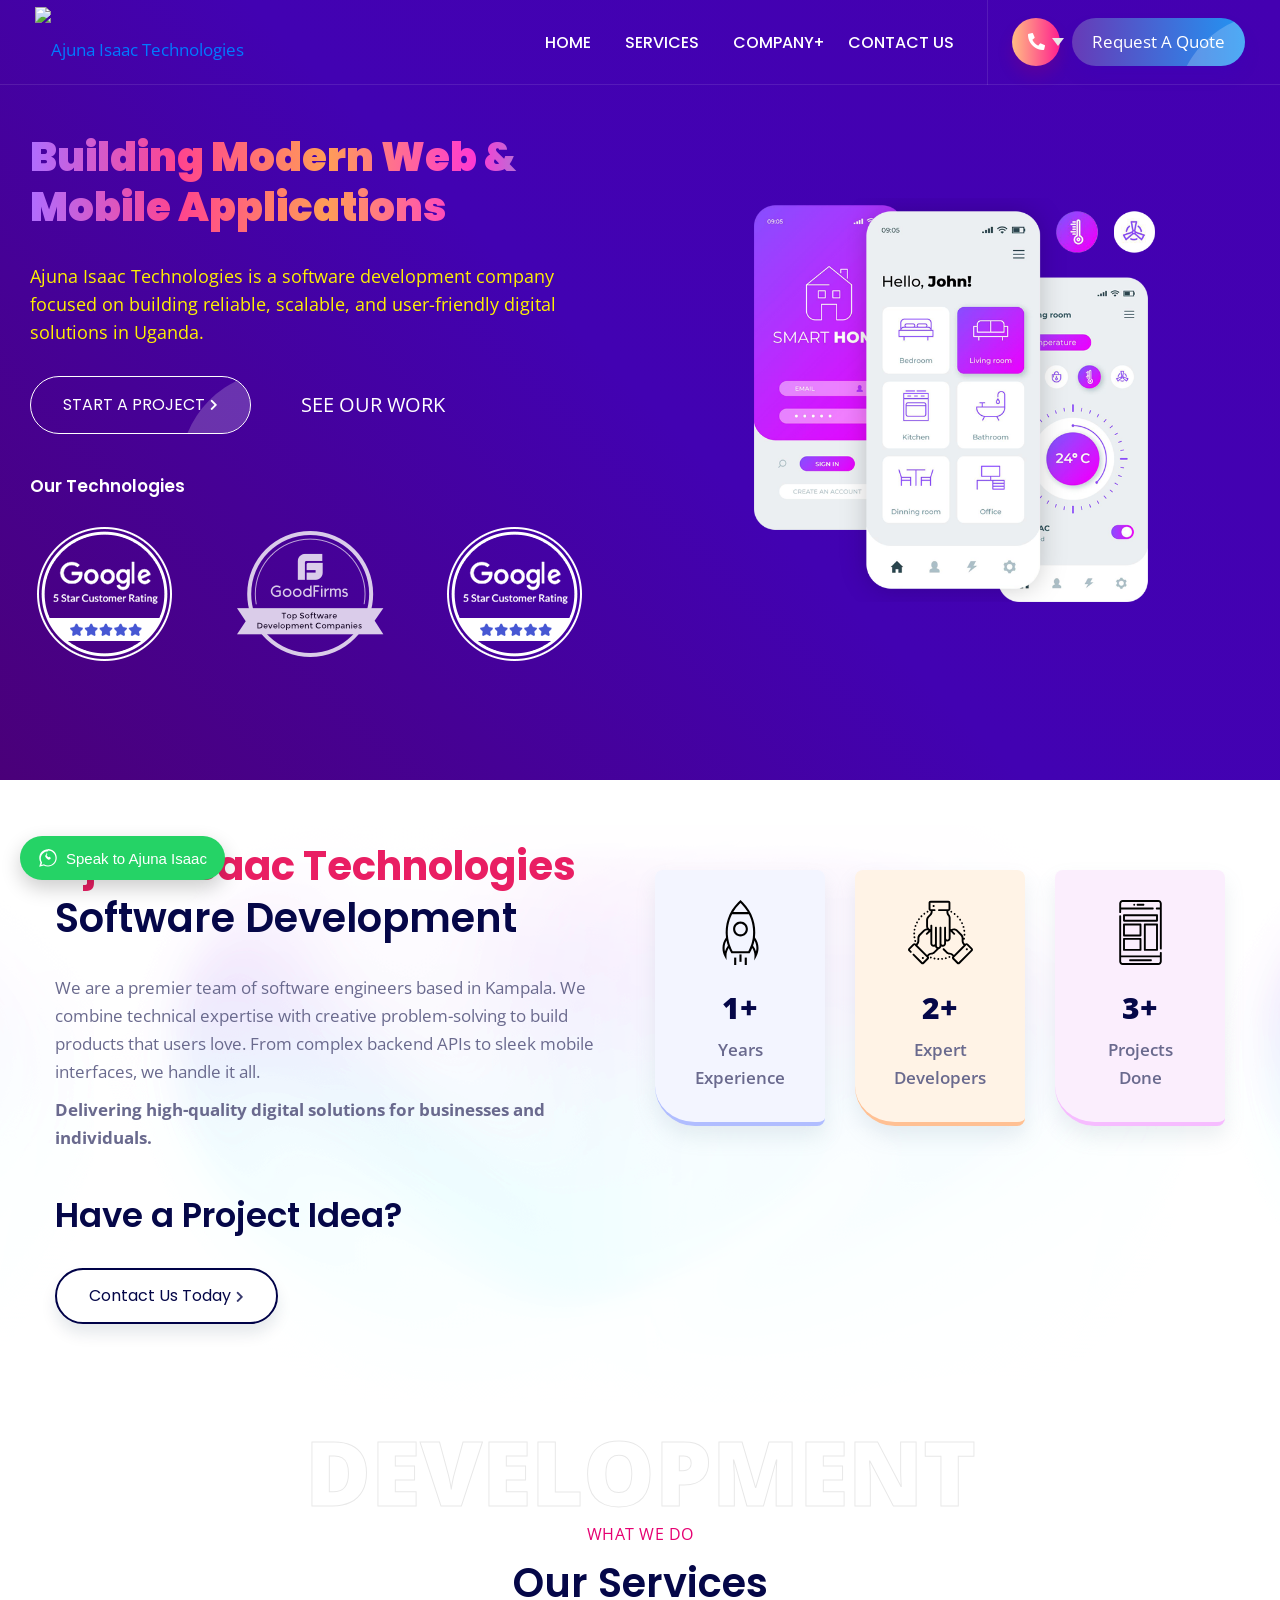
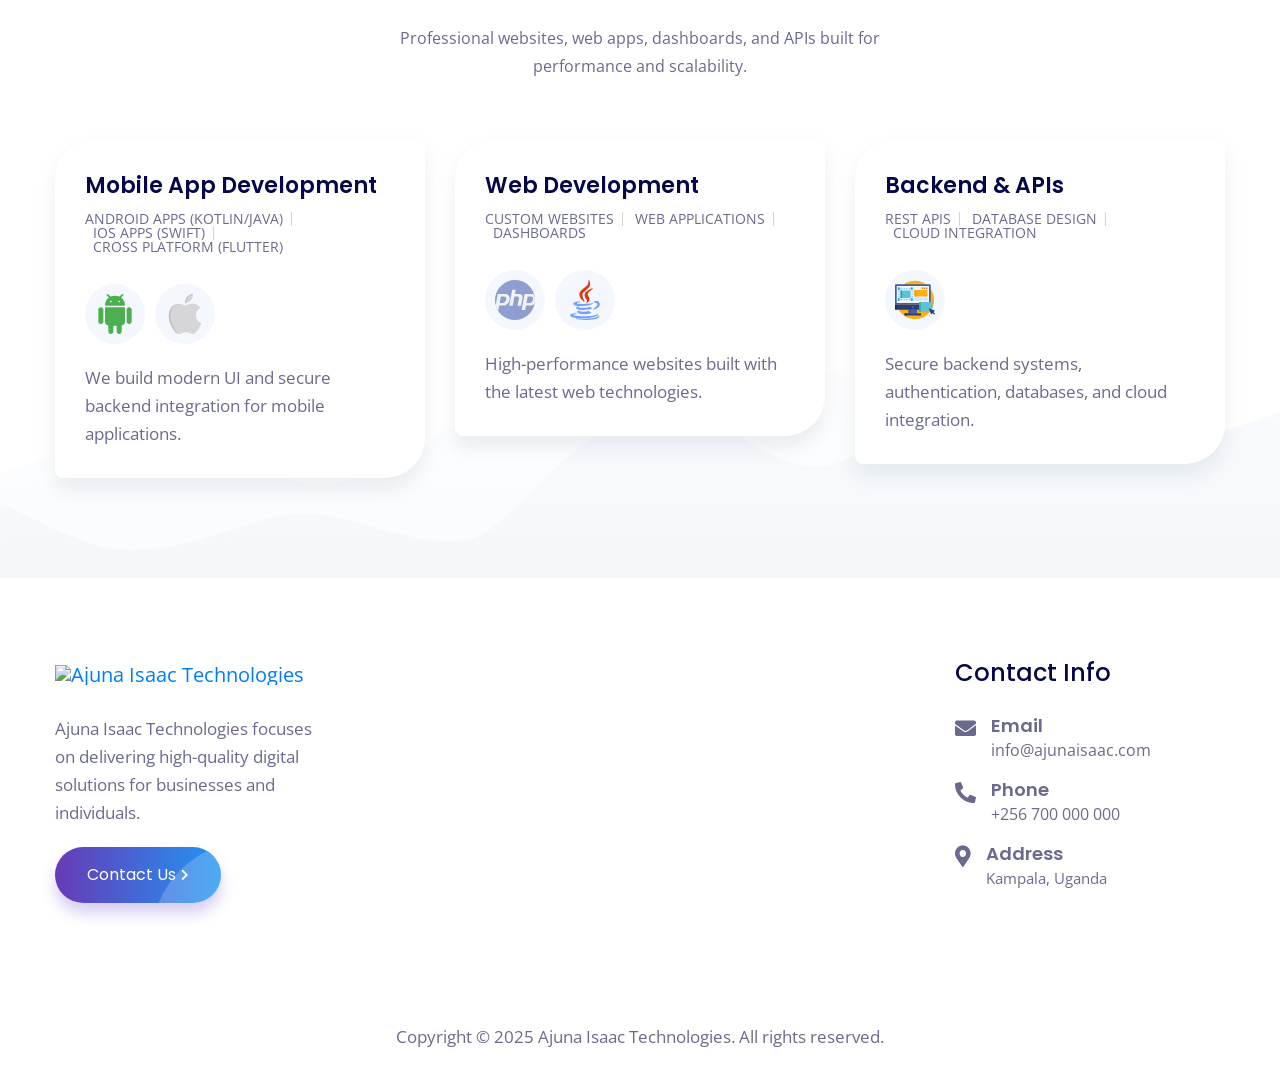
==== commit 170e6aae: "update" ====
--- a/index.html
+++ b/index.html
@@ -44,7 +44,7 @@
           <a class="nav-brand" href="index.html">
             <!-- Ensure you have a logo.png in your images folder -->
             <img src="images/logo.png" alt="Ajuna Isaac Technologies" class="mega-white-logo" />
-            <img src="images/logo.png" alt="Ajuna Isaac Technologies" class="mega-darks-logo" />
+            <img src="images/logo.jpg" alt="Ajuna Isaac Technologies" class="mega-darks-logo" />
           </a>
         </div>
         <div class="custom-nav" role="navigation">
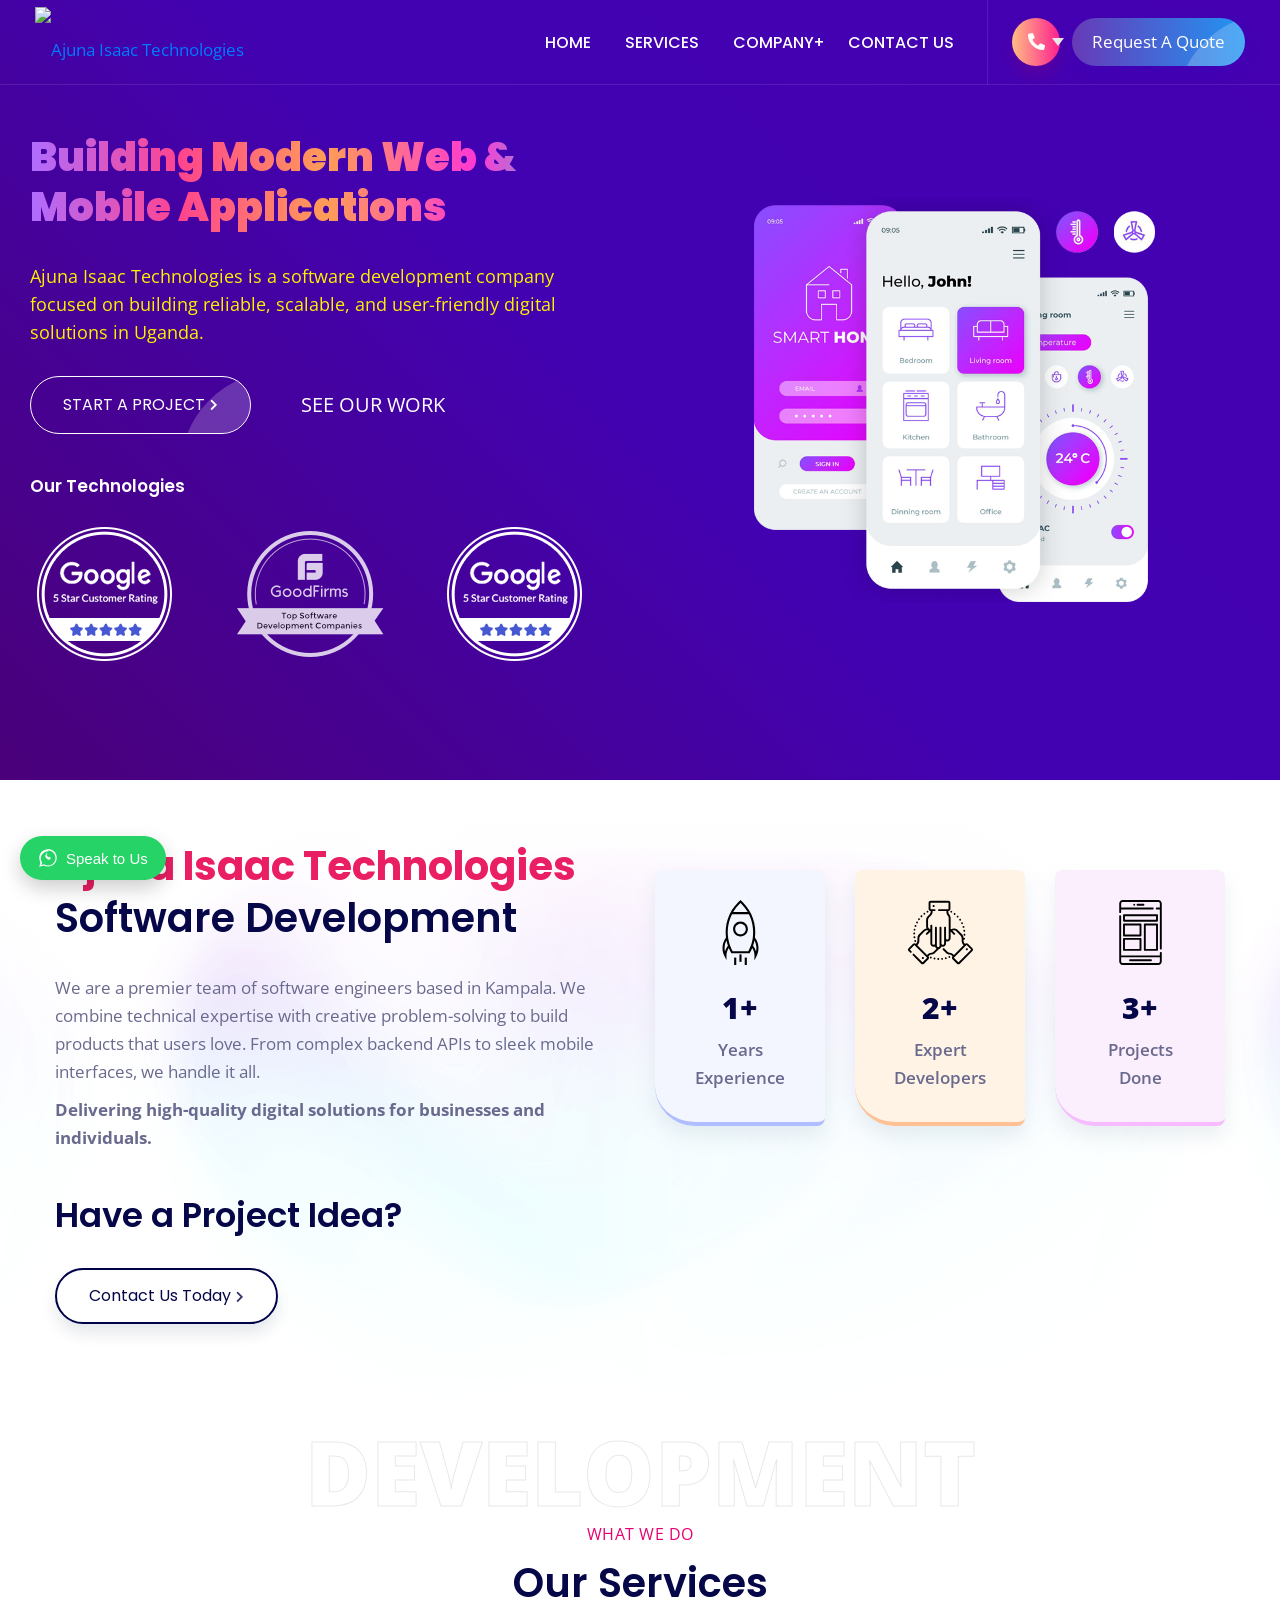
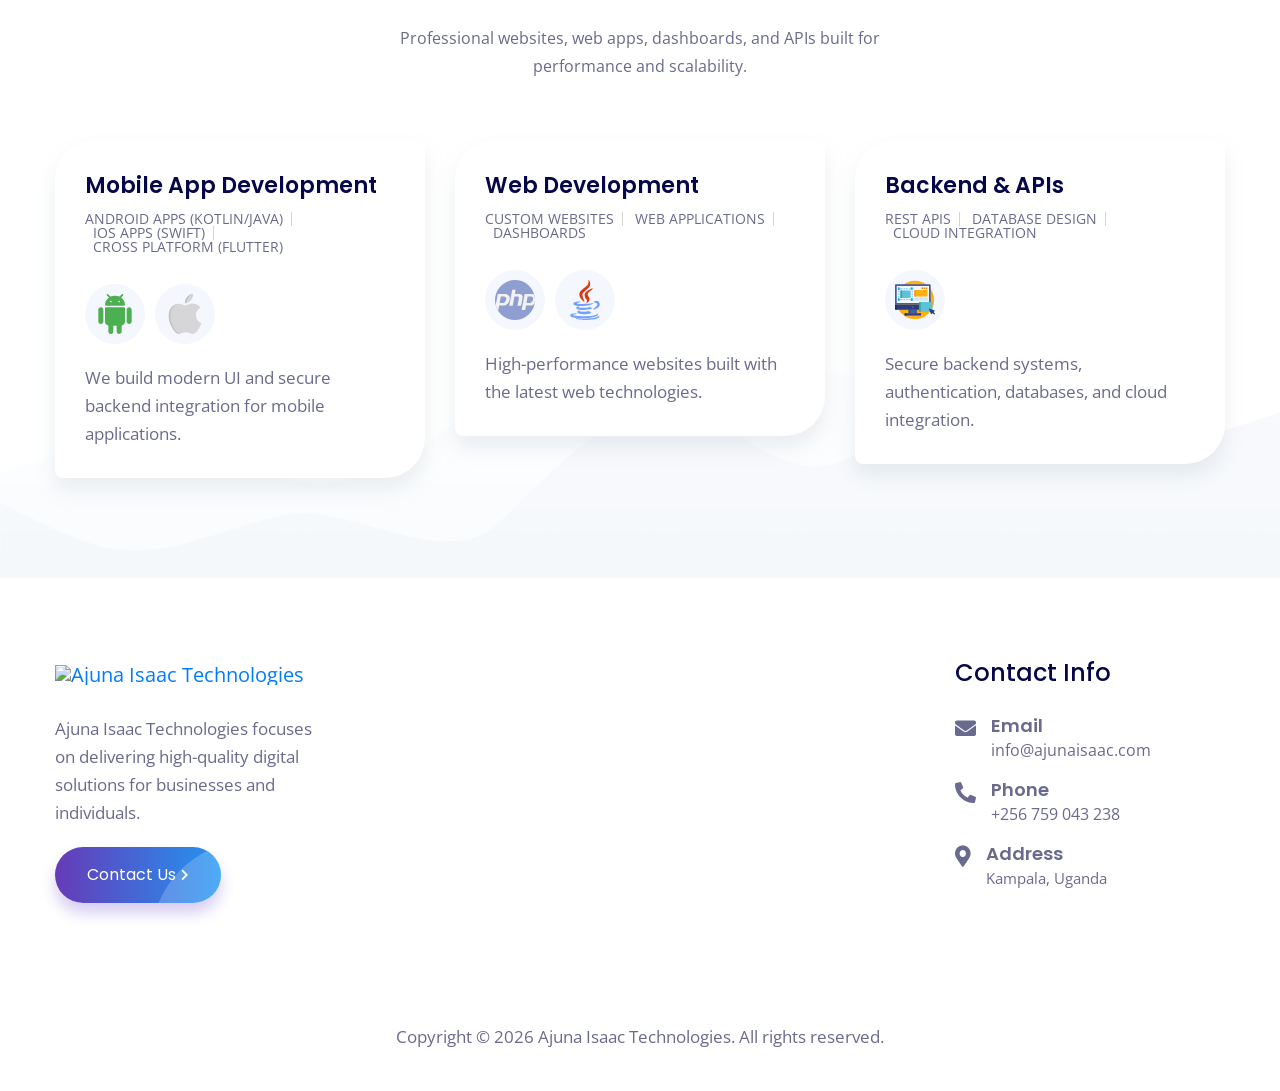
==== commit a0e8d64a: "update index.html" ====
--- a/index.html
+++ b/index.html
@@ -23,7 +23,7 @@
   <meta property="og:site_name" content="Ajuna Isaac Technologies" />
 
   <!-- Favicon -->
-  <link href="images/favicon.png" rel="icon">
+  <link href="images/images/favicon.jpg" rel="icon">
 
   <!-- CSS Assets -->
   <link href="css/bootstrap.min.css" rel="stylesheet">
@@ -82,7 +82,7 @@
                     <div class="title-inq-c">SALES DEPARTMENT</div>
                     <ul>
                       <li><a href="mailto:info@ajunaisaac.com"><i class="fas fa-envelope"></i> info@ajunaisaac.com</a></li>
-                      <li><a href="tel:+256700000000"><i class="fas fa-phone-alt"></i> +256 700 000 000</a></li>
+                      <li><a href="tel:+256759043238"><i class="fas fa-phone-alt"></i> +256 759 043 238</a></li>
                     </ul>
                   </div>
                 </div>
@@ -282,7 +282,7 @@
               <li>
                 <span><i class="fas fa-phone-alt"></i></span>
                 <!-- Update with your actual number -->
-                <p>Phone <span> <a href="tel:+256700000000">+256 700 000 000</a></span></p>
+                <p>Phone <span> <a href="tel:+256759043238">+256 759 043 238</a></span></p>
               </li>
               <li>
                 <span><i class="fas fa-map-marker-alt"></i></span>
@@ -299,7 +299,7 @@
           <div class="row">
             <div class="col-lg-12">
               <div class="footer-">
-                <p>Copyright &copy; 2025 Ajuna Isaac Technologies. All rights reserved. </p>
+                <p>Copyright &copy; 2026 Ajuna Isaac Technologies. All rights reserved. </p>
               </div>
             </div>
           </div>
@@ -310,11 +310,11 @@
   <!--End Footer-->
 
   <!-- WhatsApp Float -->
-  <a href="https://wa.me/256700000000" target="_blank" rel="noopener noreferrer" style="position: fixed; bottom: 20px; left: 20px; background-color: #25D366; color: white; font-family: 'Segoe UI', sans-serif; font-size: 15px; padding: 12px 18px; border-radius: 50px; box-shadow: 0 8px 20px rgba(0, 0, 0, 0.2); text-decoration: none; display: flex; align-items: center; z-index: 9999;">
+  <a href="https://wa.me/256759043238" target="_blank" rel="noopener noreferrer" style="position: fixed; bottom: 20px; left: 20px; background-color: #25D366; color: white; font-family: 'Segoe UI', sans-serif; font-size: 15px; padding: 12px 18px; border-radius: 50px; box-shadow: 0 8px 20px rgba(0, 0, 0, 0.2); text-decoration: none; display: flex; align-items: center; z-index: 9999;">
     <svg xmlns="http://www.w3.org/2000/svg" viewBox="0 0 32 32" width="20" height="20" style="margin-right: 8px; fill: white;">
       <path d="M16.01 2.001c-7.732 0-14 6.268-14 14 0 2.471.645 4.872 1.872 7.002l-1.924 7.006 7.187-1.88c1.992 1.086 4.236 1.64 6.865 1.64 7.732 0 14-6.268 14-14s-6.268-14-14-14zm0 2c6.617 0 12 5.383 12 12s-5.383 12-12 12c-2.241 0-4.194-.583-5.962-1.638l-.432-.254-4.188 1.096 1.12-4.075-.281-.441c-1.139-1.785-1.757-3.867-1.757-5.688 0-6.617 5.383-12 12-12zm-2.23 6c-.356-.008-.706.107-1 .364-.656.574-1.186 1.398-1.219 2.244-.034.88.309 1.643.75 2.344.684 1.076 1.6 2.008 2.625 2.75.62.45 1.398.982 2.219 1 .789.02 1.545-.31 2.156-.75.512-.363 1.131-.793 1.063-1.469-.045-.434-.24-.859-.563-1.125l-1.281-1.063c-.277-.23-.695-.254-1-.063l-.75.469a.241.241 0 01-.25 0c-.516-.277-1.031-.793-1.5-1.375s-.879-1.258-1.125-1.75a.251.251 0 01.062-.281l.594-.625c.277-.287.371-.707.25-1.094l-.5-1.594c-.148-.473-.523-.805-.938-.813z" />
     </svg>
-    Speak to Ajuna Isaac
+    Speak to Us
   </a>
 
   <!-- JS Scripts -->
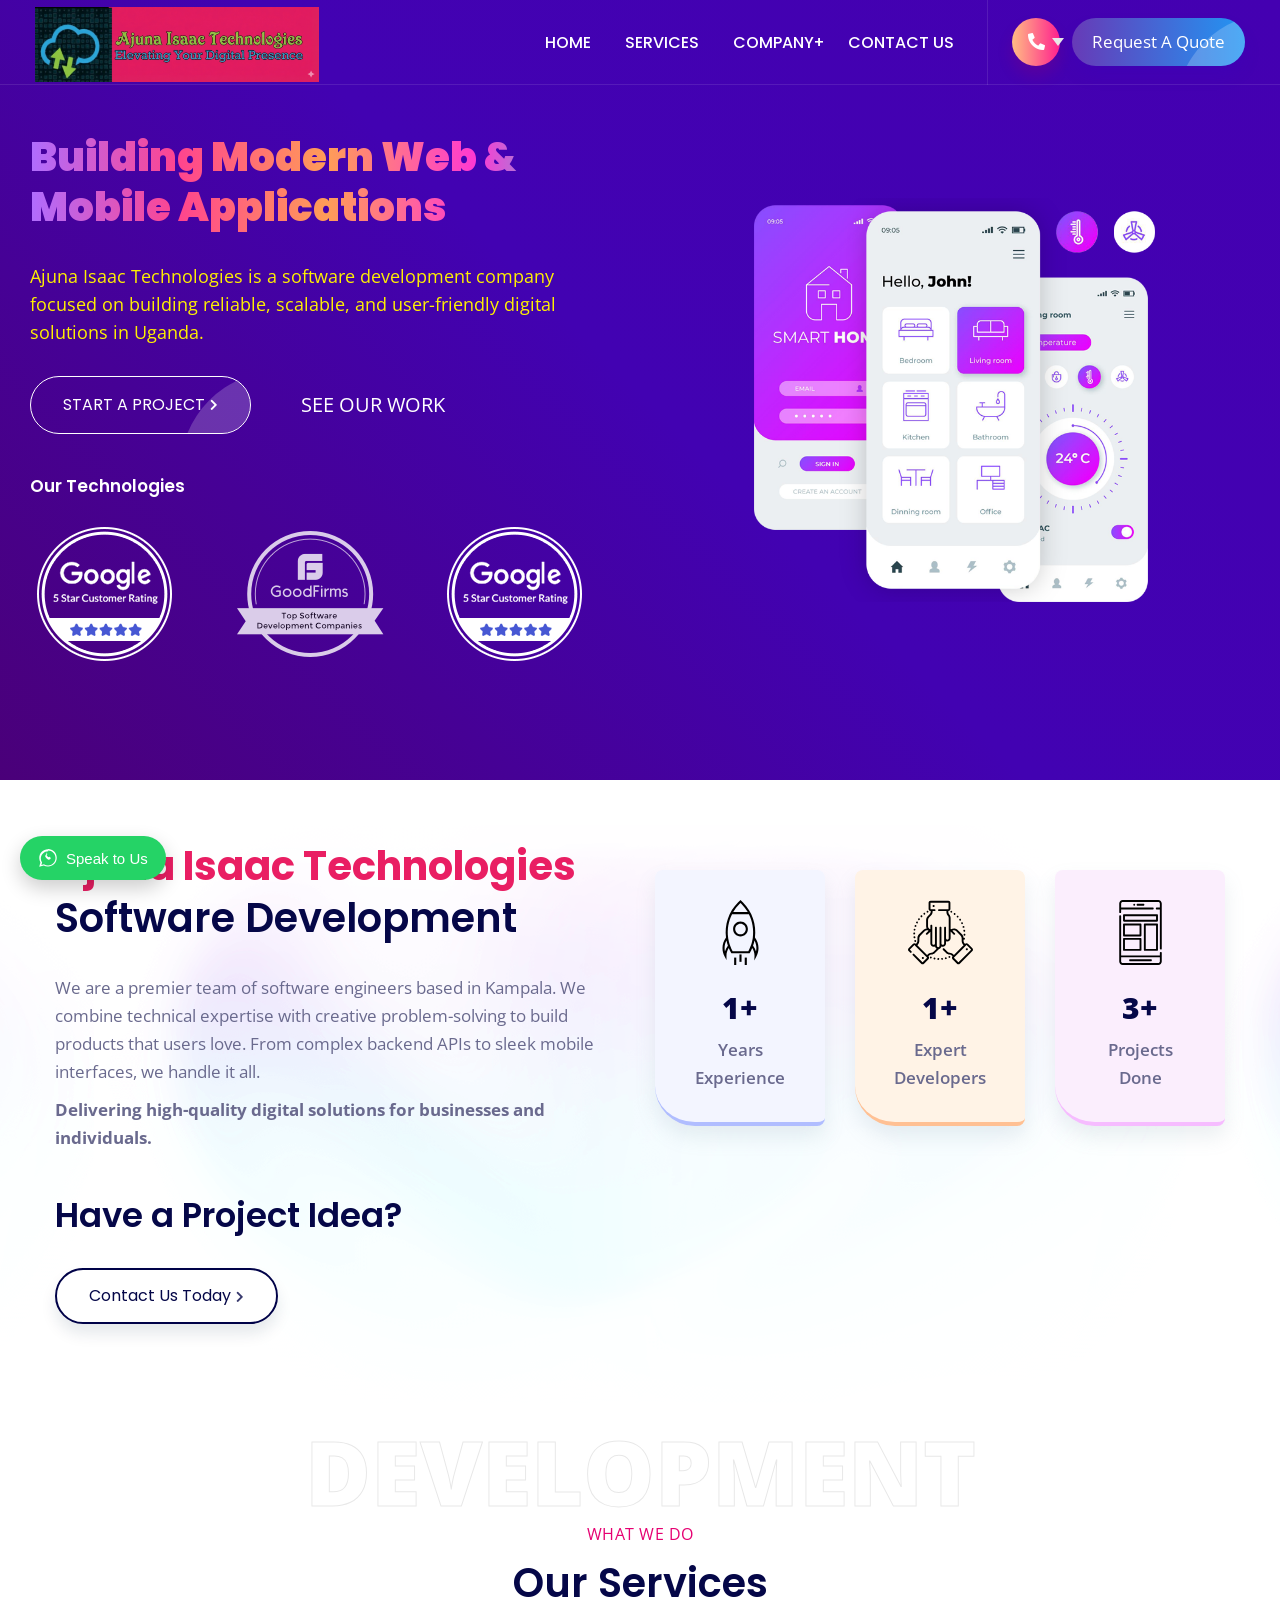
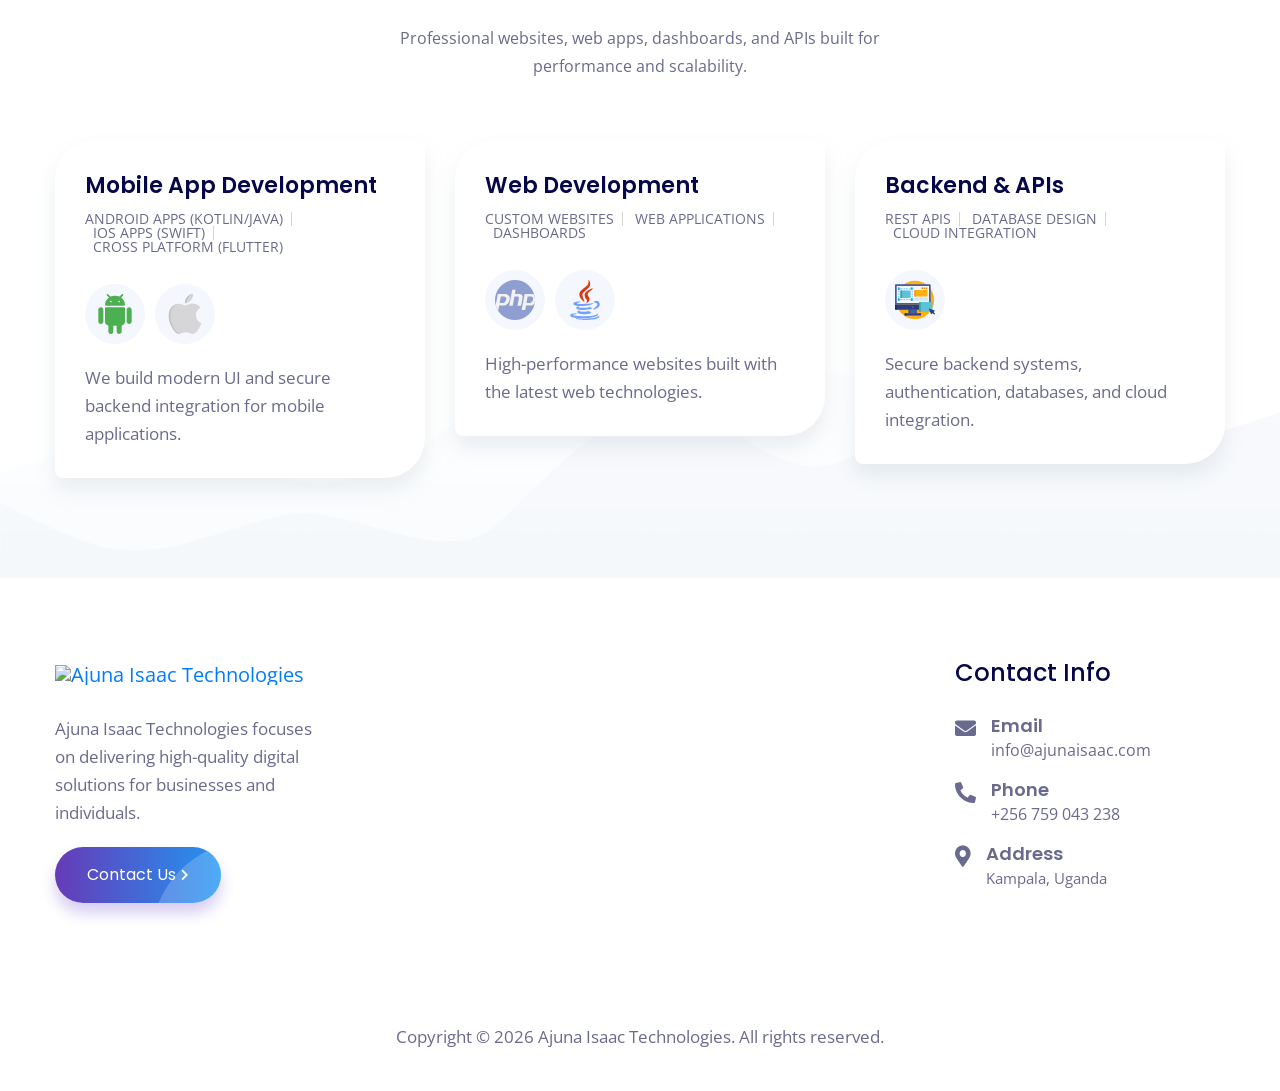
==== commit 3385d5cd: "update index.html" ====
--- a/index.html
+++ b/index.html
@@ -43,7 +43,7 @@
         <div class="dsk-logo">
           <a class="nav-brand" href="index.html">
             <!-- Ensure you have a logo.png in your images folder -->
-            <img src="images/logo.png" alt="Ajuna Isaac Technologies" class="mega-white-logo" />
+            <img src="images/logo.jpg" alt="Ajuna Isaac Technologies" class="mega-white-logo" />
             <img src="images/logo.jpg" alt="Ajuna Isaac Technologies" class="mega-darks-logo" />
           </a>
         </div>
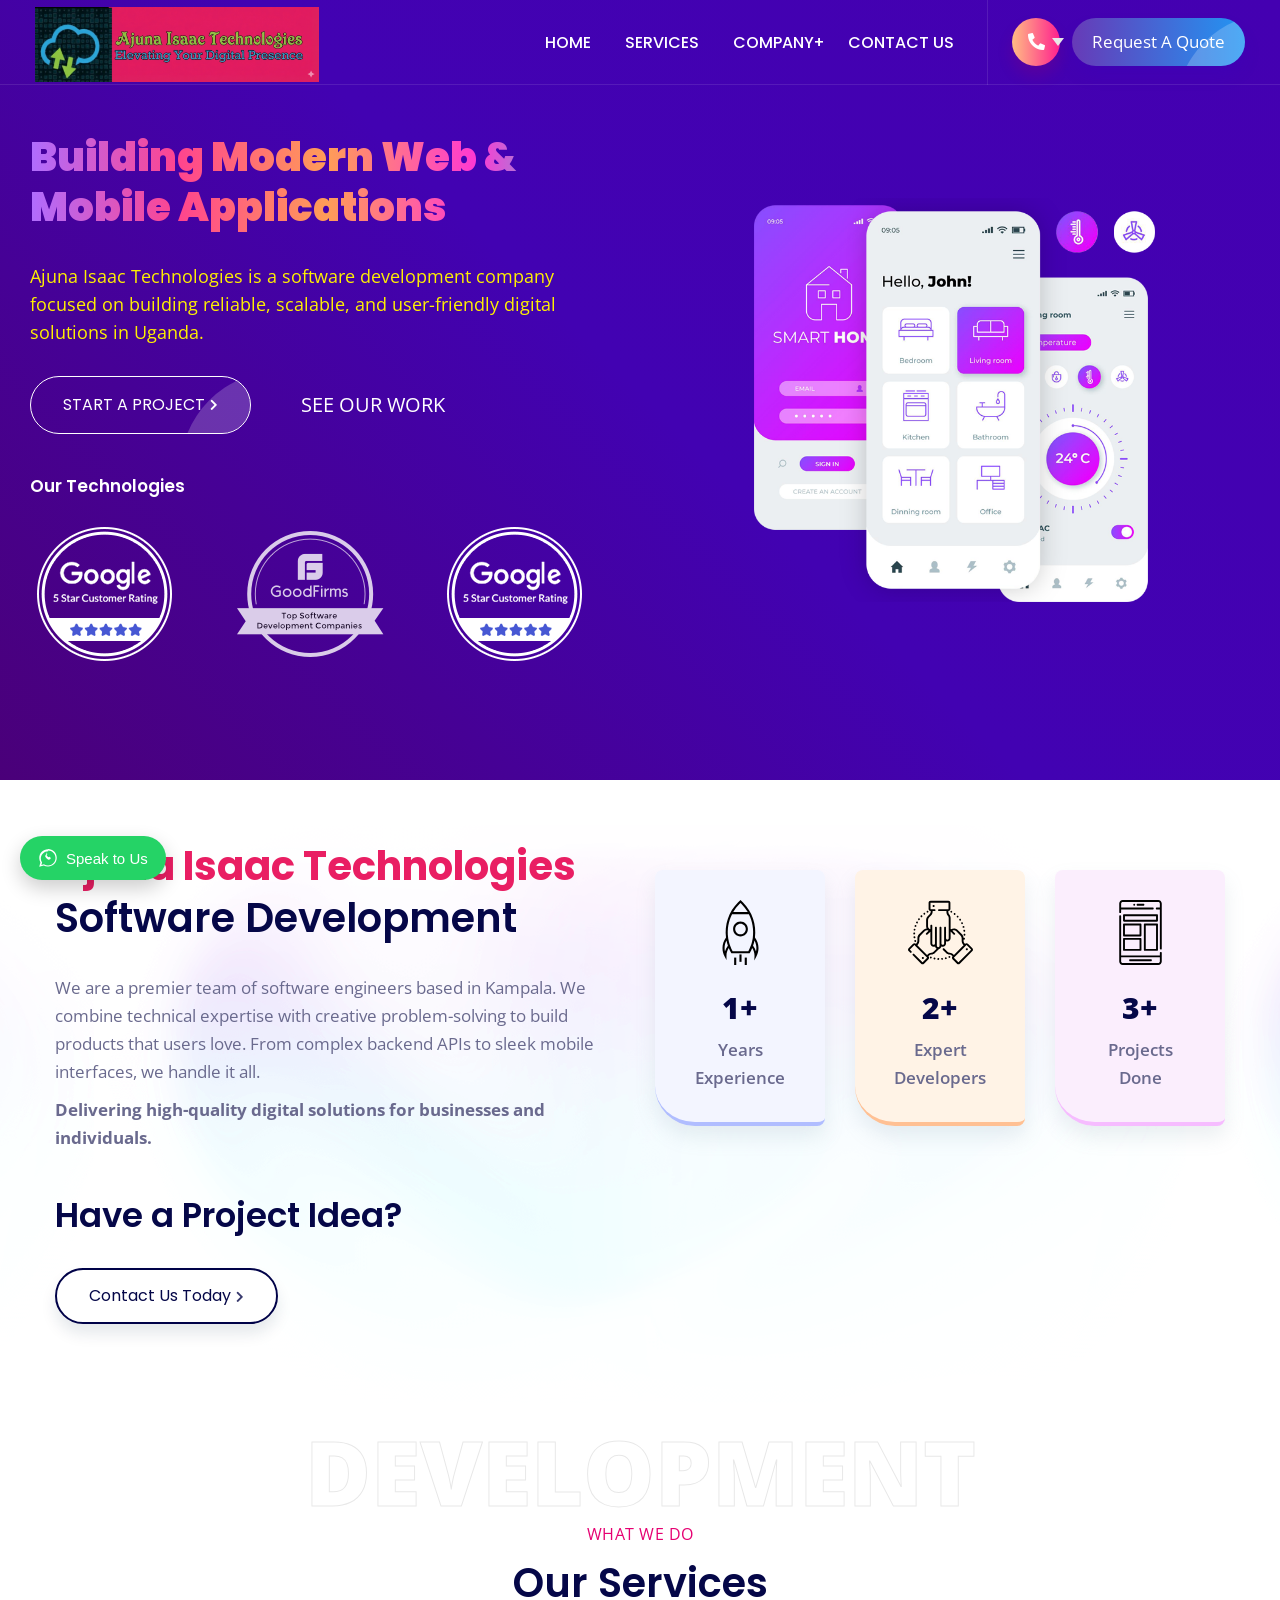
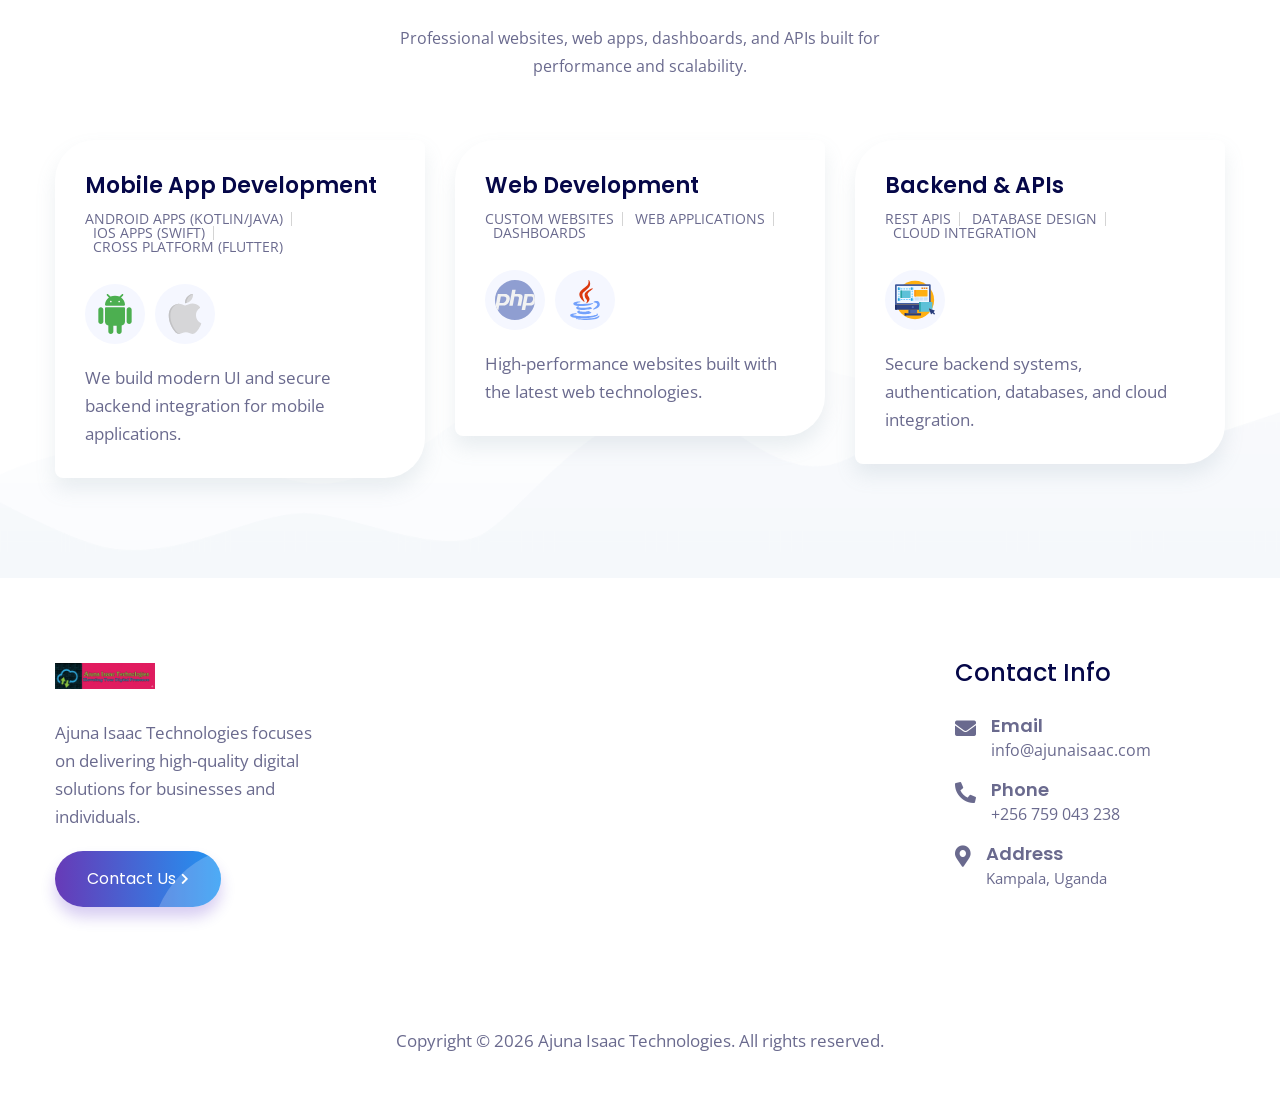
==== commit ee50ed2a: "update index.html" ====
--- a/index.html
+++ b/index.html
@@ -268,7 +268,7 @@
       <div class="container">
         <div class="row justify-content-between">
           <div class="col-lg-3 col-sm-6 ftr-brand-pp">
-            <a class="navbar-brand mt30 mb25" href="#"> <img src="images/logo.png" alt="Ajuna Isaac Technologies" width="100" /></a>
+            <a class="navbar-brand mt30 mb25" href="#"> <img src="images/logo.jpg" alt="Ajuna Isaac Technologies" width="100" /></a>
             <p>Ajuna Isaac Technologies focuses on delivering high-quality digital solutions for businesses and individuals.</p>
             <a href="contact.html" class="btn-main bg-btn3 lnk mt20">Contact Us <i class="fas fa-chevron-right fa-icon"></i><span class="circle"></span></a>
           </div>
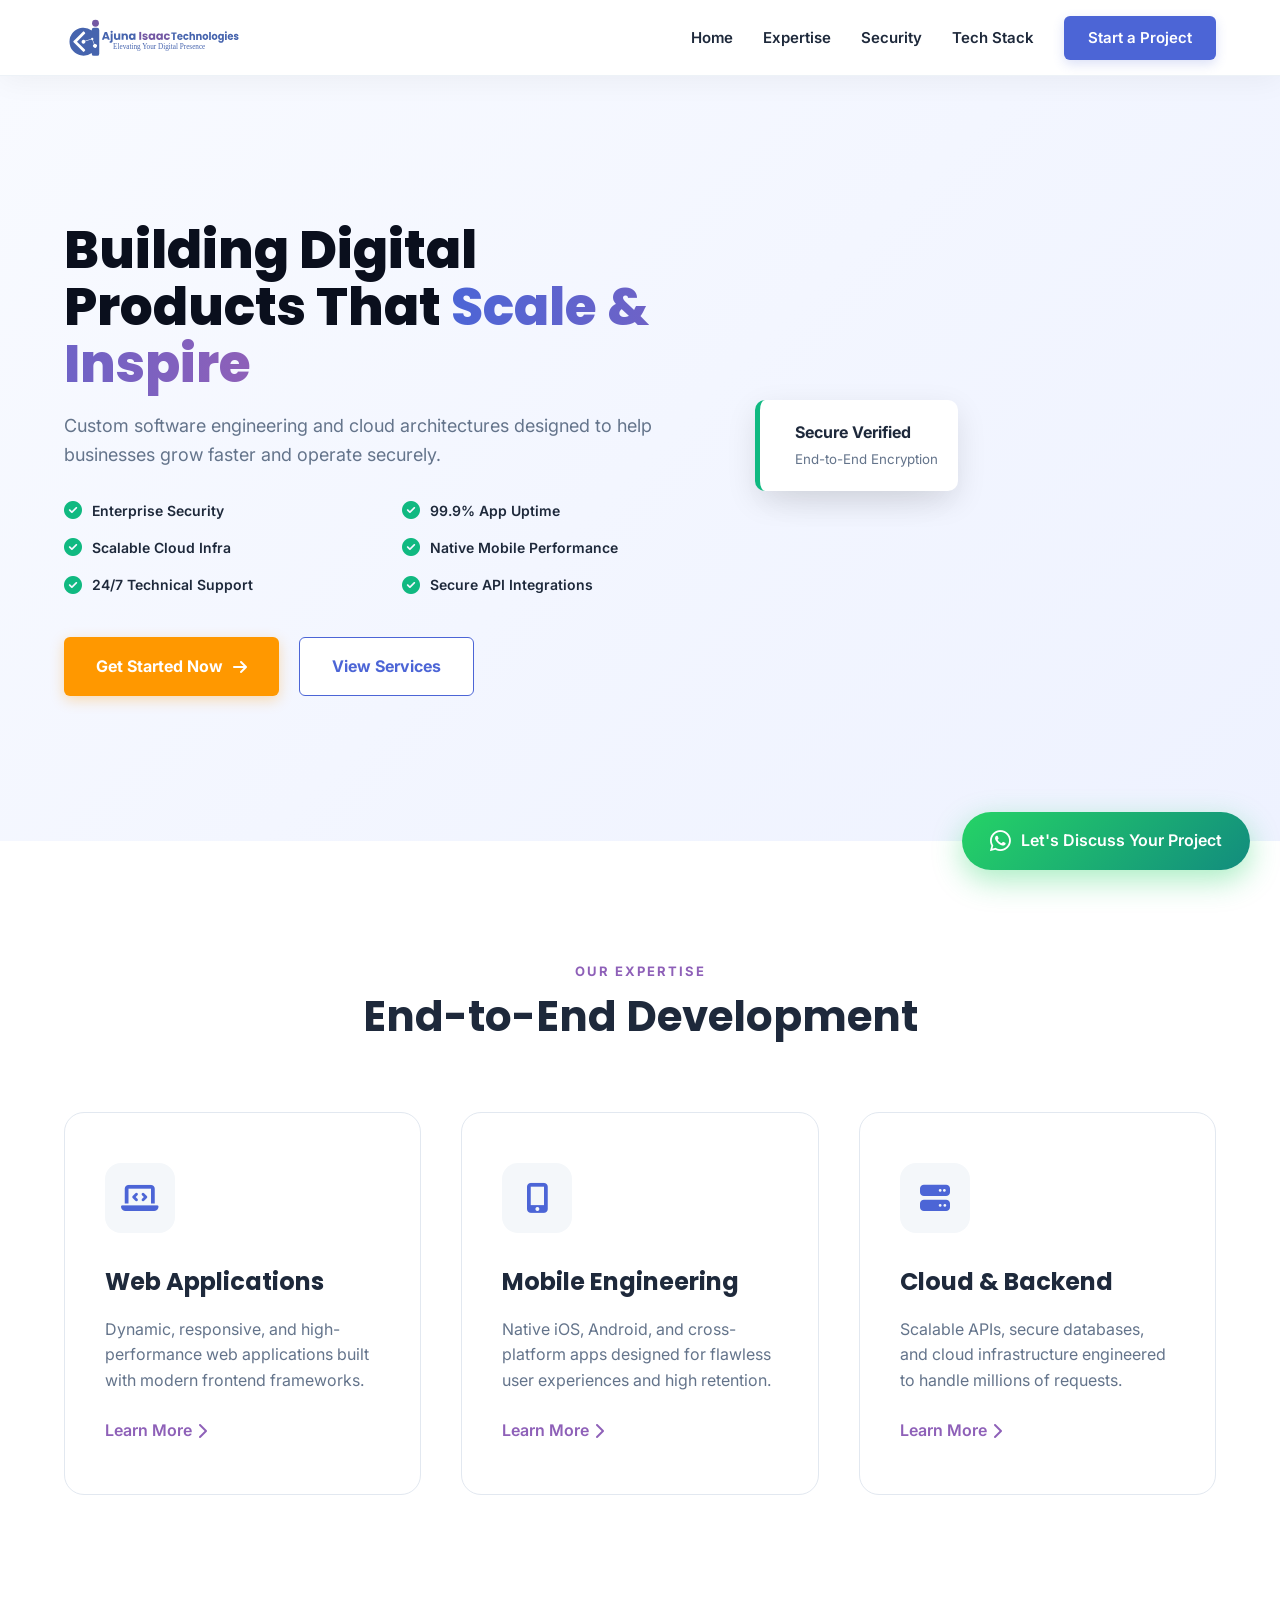
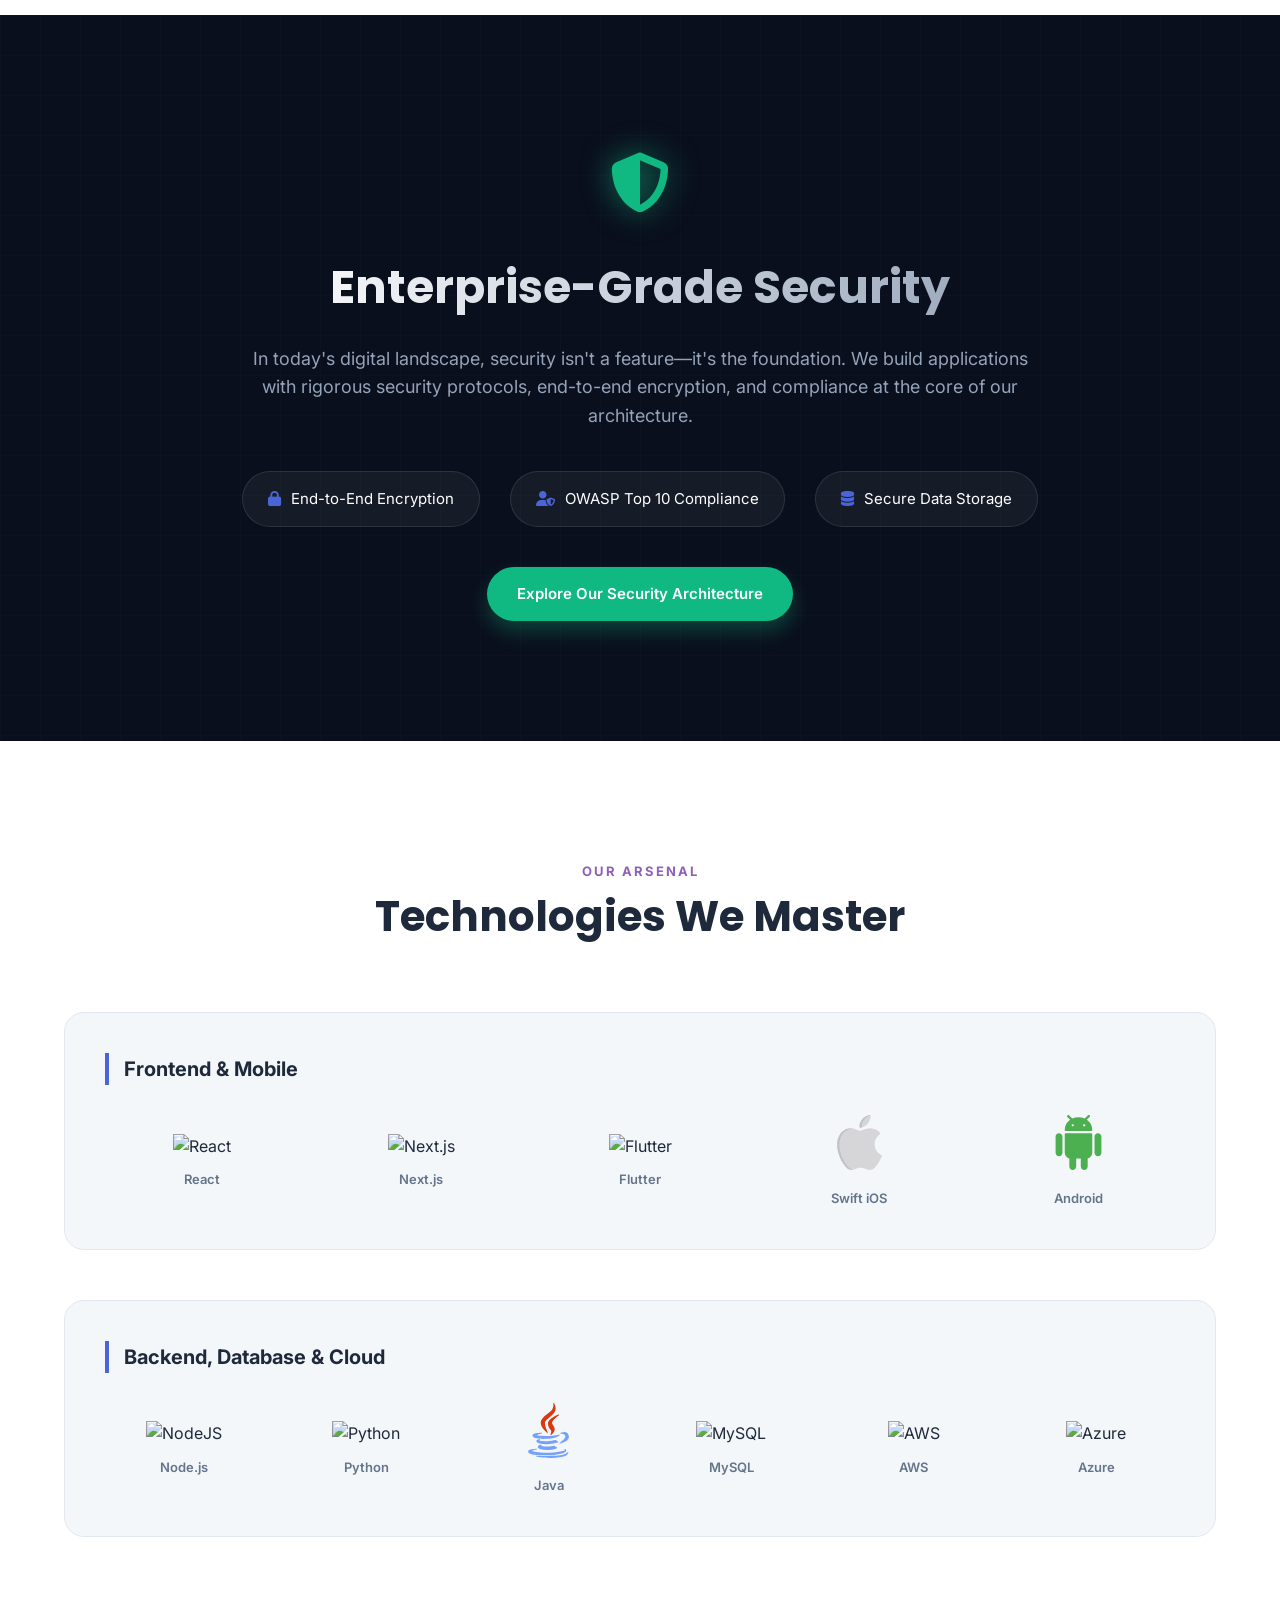
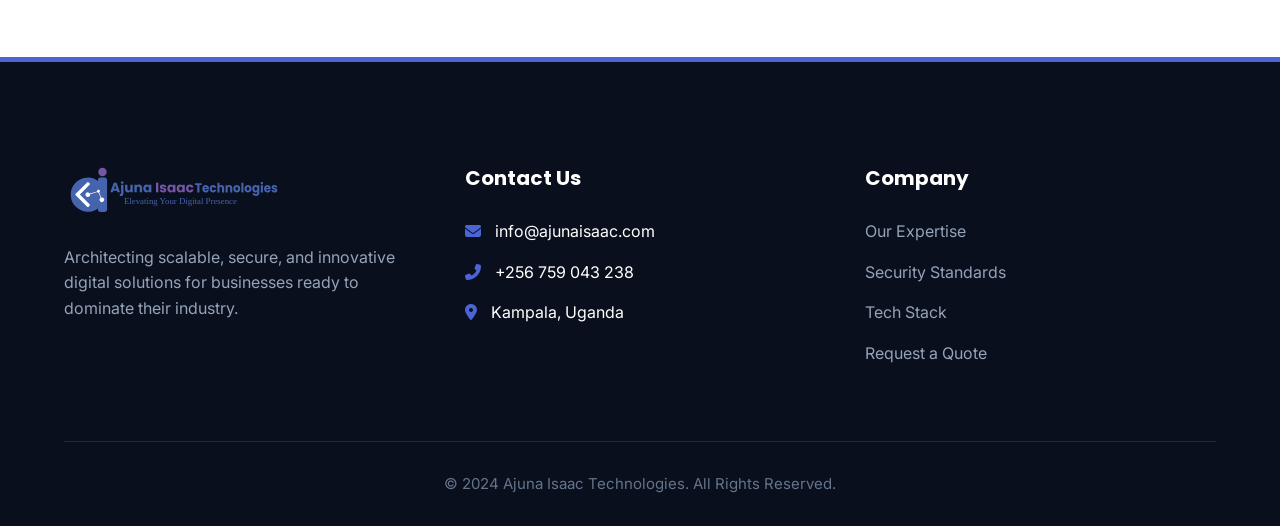
==== commit 809f85c6: "go" ====
--- a/index.html
+++ b/index.html
@@ -1,328 +1,411 @@
 <!DOCTYPE html>
-<html lang="en" class="no-js">
-
+<html lang="en">
 <head>
   <meta charset="utf-8" />
-  <title>Ajuna Isaac Technologies | Top Mobile & Web Development Company in Uganda</title>
-
-  <!-- SEO Meta Tags -->
-  <meta name="description" content="Ajuna Isaac Technologies is Uganda’s leading software development company. We specialize in iOS, Android, and custom web applications for businesses and startups in Kampala.">
-  <meta name="keywords" content="app development Uganda, mobile app developers Kampala, web development company Uganda, software company Kampala, Ajuna Isaac Technologies">
-  <meta name="author" content="Ajuna Isaac Technologies">
+  <title>Ajuna Isaac Technologies | Enterprise Software & Cloud Solutions</title>
   <meta name="viewport" content="width=device-width, initial-scale=1">
-  <meta http-equiv="X-UA-Compatible" content="IE=edge">
-  <meta name="theme-color" content="#4302b2">
-  <link rel="canonical" href="https://ajunaisaac.com/">
-
-  <!-- Open Graph Meta Tags -->
-  <meta property="og:locale" content="en_US" />
-  <meta property="og:type" content="website" />
-  <meta property="og:title" content="Ajuna Isaac Technologies | Leading Mobile and Web App Developers" />
-  <meta property="og:description" content="We build reliable, scalable, and user-friendly web and mobile applications for businesses in Uganda and beyond." />
-  <meta property="og:image" content="images/og-image.jpg" />
-  <meta property="og:site_name" content="Ajuna Isaac Technologies" />
-
-  <!-- Favicon -->
-  <link href="images/images/favicon.jpg" rel="icon">
-
-  <!-- CSS Assets -->
-  <link href="css/bootstrap.min.css" rel="stylesheet">
-  <link href="css/plugin.min.css" rel="stylesheet">
-  <link href="https://cdnjs.cloudflare.com/ajax/libs/font-awesome/5.11.2/css/all.min.css" rel="stylesheet">
-  <link href="https://fonts.googleapis.com/css2?family=Open+Sans:wght@400;600;700&family=Poppins:wght@300;400;500;600;700;800;900&display=swap" rel="stylesheet">
-  <link href="css/style.css" rel="stylesheet">
-  <link href="css/responsive.css" rel="stylesheet">
+  <meta name="description" content="Uganda’s premier software development agency. Engineering secure, scalable, and innovative web and mobile applications.">
+  <meta name="theme-color" content="#4C65D6">
+  
+  <!-- Fonts -->
+  <link rel="preconnect" href="https://fonts.googleapis.com">
+  <link rel="preconnect" href="https://fonts.gstatic.com" crossorigin>
+  <link href="https://fonts.googleapis.com/css2?family=Inter:wght@300;400;500;600;700&family=Poppins:wght@400;500;600;700;800&display=swap" rel="stylesheet">
+  
+  <!-- Icons -->
+  <link href="https://cdnjs.cloudflare.com/ajax/libs/font-awesome/6.4.0/css/all.min.css" rel="stylesheet">
+
+  <style>
+    /* --- COMBINED BRAND VARIABLES --- */
+    :root {
+      --primary: #4C65D6;    /* Logo Blue */
+      --primary-glow: rgba(76, 101, 214, 0.4);
+      --accent: #8E60B8;     /* Logo Purple */
+      --accent-glow: rgba(142, 96, 184, 0.4);
+      --dark: #0a0f1d;
+      --dark-bg: #0a0f1d;
+      --light-bg: #f4f7fa;
+      --bg-light: #f4f7fa;
+      --text: #1e293b;
+      --text-main: #1e293b;
+      --text-muted: #64748b;
+      --white: #ffffff;
+      --success: #10b981;
+      --radius-lg: 20px;
+      --radius-md: 12px;
+      --transition: all 0.4s cubic-bezier(0.25, 0.8, 0.25, 1);
+    }
+
+    /* --- GLOBALS & RESET --- */
+    * { margin: 0; padding: 0; box-sizing: border-box; }
+    html { scroll-behavior: smooth; }
+    body { font-family: 'Inter', sans-serif; color: var(--text); line-height: 1.6; background: var(--white); overflow-x: hidden; }
+    h1, h2, h3, h4 { font-family: 'Poppins', sans-serif; }
+    a { text-decoration: none; color: inherit; transition: var(--transition); }
+    ul { list-style: none; }
+
+    /* --- ANIMATIONS (From File 2) --- */
+    @keyframes pulse-glow {
+      0% { box-shadow: 0 0 0 0 var(--primary-glow); }
+      70% { box-shadow: 0 0 20px 15px rgba(76, 101, 214, 0); }
+      100% { box-shadow: 0 0 0 0 rgba(76, 101, 214, 0); }
+    }
+
+    /* --- NAVIGATION (From File 1) --- */
+    .navbar {
+      display: flex; justify-content: space-between; align-items: center;
+      padding: 15px 5%; background: rgba(255, 255, 255, 0.95);
+      backdrop-filter: blur(10px); position: sticky; top: 0; z-index: 1000;
+      border-bottom: 1px solid #edf2f7; box-shadow: 0 4px 30px rgba(0, 0, 0, 0.05);
+    }
+    .logo-container { display: flex; align-items: center; }
+    .logo-desktop { height: 45px; width: auto; display: block; }
+    .logo-mobile { height: 40px; width: auto; display: none; }
+
+    .nav-links { display: flex; gap: 30px; align-items: center; }
+    .nav-links a { font-size: 15px; font-weight: 600; color: var(--text); }
+    .nav-links a:hover { color: var(--primary); }
+    .btn-nav { background: var(--primary); color: white !important; padding: 10px 24px; border-radius: 6px; box-shadow: 0 4px 12px rgba(76, 101, 214, 0.2); }
+    .mobile-menu-btn { display: none; font-size: 24px; cursor: pointer; color: var(--primary); }
+
+    /* --- HERO SECTION (From File 1) --- */
+    .hero {
+      background: linear-gradient(135deg, #f8faff 0%, #eef2ff 100%);
+      padding: 80px 5%;
+      display: grid;
+      grid-template-columns: 1.2fr 0.8fr;
+      align-items: center;
+      gap: 50px;
+      min-height: 85vh;
+    }
+    .hero-content h1 { font-size: 52px; color: var(--dark); line-height: 1.1; margin-bottom: 20px; font-weight: 800; }
+    .hero-content h1 span { background: linear-gradient(90deg, var(--primary), var(--accent)); -webkit-background-clip: text; -webkit-text-fill-color: transparent; }
+    .hero-content p { font-size: 18px; color: var(--text-muted); margin-bottom: 30px; max-width: 600px; }
+    
+    .hero-features { display: grid; grid-template-columns: 1fr 1fr; gap: 15px; margin-bottom: 40px; }
+    .feature-item { display: flex; align-items: center; gap: 10px; font-weight: 600; font-size: 14px; color: var(--text); }
+    .feature-item i { color: var(--success); font-size: 18px; }
+
+    .hero-btns { display: flex; gap: 20px; }
+    .btn-main { background: #ff9800; color: white !important; padding: 16px 32px; border-radius: 6px; font-weight: 700; font-size: 16px; box-shadow: 0 4px 14px rgba(255, 152, 0, 0.3); display: inline-flex; align-items: center; gap: 10px; }
+    .btn-sec { background: var(--white); color: var(--primary) !important; border: 1px solid var(--primary); padding: 16px 32px; border-radius: 6px; font-weight: 700; display: inline-flex; align-items: center; }
+
+    .hero-image { position: relative; }
+    .hero-image img { width: 100%; border-radius: 12px; box-shadow: 0 20px 40px rgba(0,0,0,0.1); }
+    .floating-card {
+        position: absolute; bottom: -20px; left: -20px; background: var(--white);
+        padding: 20px; border-radius: 10px; box-shadow: 0 10px 30px rgba(0,0,0,0.1);
+        display: flex; align-items: center; gap: 15px; border-left: 5px solid var(--success);
+    }
+
+    /* --- SECTION GLOBALS (From File 2) --- */
+    .section { padding: 120px 5%; position: relative; }
+    .section-title { text-align: center; margin-bottom: 70px; }
+    .section-title span { color: var(--accent); font-weight: 700; text-transform: uppercase; letter-spacing: 2px; font-size: 13px; display: block; margin-bottom: 10px; }
+    .section-title h2 { font-size: 42px; color: var(--text-main); line-height: 1.2; }
+
+    /* --- SERVICES (From File 2) --- */
+    .grid-3 { display: grid; grid-template-columns: repeat(auto-fit, minmax(320px, 1fr)); gap: 40px; max-width: 1200px; margin: auto; }
+    .service-card { background: var(--white); padding: 50px 40px; border-radius: var(--radius-lg); border: 1px solid #e2e8f0; transition: var(--transition); position: relative; overflow: hidden; z-index: 1; }
+    .service-card::before { content: ''; position: absolute; top: 0; left: 0; width: 100%; height: 0%; background: linear-gradient(180deg, rgba(76,101,214,0.05) 0%, transparent 100%); transition: var(--transition); z-index: -1; }
+    .service-card:hover::before { height: 100%; }
+    .service-card:hover { transform: translateY(-10px); border-color: var(--primary); box-shadow: 0 30px 60px rgba(76, 101, 214, 0.08); }
+    .service-icon { width: 70px; height: 70px; margin-bottom: 30px; background: var(--bg-light); border-radius: 16px; display: flex; align-items: center; justify-content: center; font-size: 30px; color: var(--primary); transition: var(--transition); }
+    .service-card:hover .service-icon { background: var(--primary); color: var(--white); animation: pulse-glow 1.5s infinite; }
+    .service-card h3 { font-size: 24px; margin-bottom: 15px; }
+    .service-card p { color: var(--text-muted); font-size: 16px; margin-bottom: 25px; }
+    .service-link { font-weight: 600; color: var(--accent); display: flex; align-items: center; gap: 5px; }
+    .service-link:hover { gap: 10px; color: var(--primary); }
+
+    /* --- BUTTONS (From File 2 - Used in bottom sections) --- */
+    .btn { display: inline-flex; align-items: center; justify-content: center; padding: 15px 30px; border-radius: 50px; font-weight: 600; font-size: 15px; cursor: pointer; transition: var(--transition); gap: 10px; position: relative; overflow: hidden; z-index: 1; }
+    .btn-primary { background: linear-gradient(135deg, var(--primary), var(--accent)); color: var(--white) !important; border: none; box-shadow: 0 10px 20px var(--primary-glow); }
+    .btn-primary:hover { transform: translateY(-3px); box-shadow: 0 15px 30px var(--accent-glow); }
+
+    /* --- SECURITY SECTION (From File 2) --- */
+    .security-section { background: var(--dark-bg); color: var(--white); padding: 120px 5%; position: relative; overflow: hidden; text-align: center; }
+    .security-section::before { content: ''; position: absolute; inset: 0; background-image: linear-gradient(rgba(255, 255, 255, 0.05) 1px, transparent 1px), linear-gradient(90deg, rgba(255, 255, 255, 0.05) 1px, transparent 1px); background-size: 40px 40px; z-index: 0; opacity: 0.3; }
+    .sec-content { position: relative; z-index: 1; max-width: 800px; margin: auto; }
+    .sec-icon { font-size: 60px; color: #10b981; margin-bottom: 20px; text-shadow: 0 0 30px rgba(16, 185, 129, 0.6); }
+    .sec-content h2 { font-size: 46px; margin-bottom: 20px; background: linear-gradient(90deg, #fff, #94a3b8); -webkit-background-clip: text; -webkit-text-fill-color: transparent; }
+    .sec-content p { font-size: 18px; color: #94a3b8; margin-bottom: 40px; }
+    .sec-features { display: flex; justify-content: center; gap: 30px; margin-bottom: 40px; flex-wrap: wrap; }
+    .sec-feature { background: rgba(255,255,255,0.05); padding: 15px 25px; border-radius: 50px; border: 1px solid rgba(255,255,255,0.1); font-size: 15px; display: flex; align-items: center; gap: 10px; }
+    .sec-feature i { color: var(--primary); }
+
+    /* --- CATEGORIZED TECH STACK (From File 2) --- */
+    .tech-container { max-width: 1200px; margin: auto; display: flex; flex-direction: column; gap: 50px; }
+    .tech-row { background: var(--bg-light); border-radius: var(--radius-lg); padding: 40px; border: 1px solid #e2e8f0; }
+    .tech-row-title { font-size: 20px; font-weight: 700; margin-bottom: 30px; border-left: 4px solid var(--primary); padding-left: 15px; }
+    .tech-grid { display: grid; grid-template-columns: repeat(auto-fit, minmax(100px, 1fr)); gap: 25px; align-items: center; justify-items: center; }
+    .tech-item { text-align: center; transition: var(--transition); cursor: pointer; }
+    .tech-item:hover { transform: scale(1.1) translateY(-5px); }
+    .tech-item img { width: 55px; height: 55px; margin-bottom: 10px; object-fit: contain; }
+    .tech-item span { display: block; font-size: 13px; font-weight: 600; color: var(--text-muted); transition: var(--transition); }
+    .tech-item:hover span { color: var(--primary); }
+
+    /* --- FOOTER (From File 2) --- */
+    footer { background: var(--dark-bg); color: var(--white); padding: 100px 5% 30px; position: relative; border-top: 5px solid var(--primary); }
+    .footer-grid { display: grid; grid-template-columns: repeat(auto-fit, minmax(250px, 1fr)); gap: 50px; max-width: 1200px; margin: auto; border-bottom: 1px solid rgba(255,255,255,0.1); padding-bottom: 60px; }
+    .footer-col h4 { color: var(--white); font-size: 20px; margin-bottom: 25px; }
+    .footer-col p { color: #94a3b8; margin-bottom: 15px; }
+    .footer-col ul li { margin-bottom: 15px; }
+    .footer-col ul li a { color: #94a3b8; transition: var(--transition); }
+    .footer-col ul li a:hover { color: var(--primary); padding-left: 8px; }
+    .footer-logo { max-width: 220px; margin-bottom: 20px; }
+    .copyright { text-align: center; padding-top: 30px; color: #64748b; font-size: 15px; }
+
+    /* --- FLOATING WHATSAPP (From File 2) --- */
+    .wa-float { position: fixed; bottom: 30px; right: 30px; background: linear-gradient(135deg, #25D366, #128C7E); color: white; padding: 16px 28px; border-radius: 50px; display: flex; align-items: center; gap: 10px; box-shadow: 0 10px 30px rgba(37, 211, 102, 0.4); font-weight: 600; z-index: 999; }
+    .wa-float:hover { transform: scale(1.05) translateY(-5px); box-shadow: 0 15px 35px rgba(37, 211, 102, 0.5); color: white; }
+
+    /* --- RESPONSIVE DESIGN --- */
+    @media (max-width: 992px) {
+      /* Nav Mobile Fix */
+      .logo-desktop { display: none; }
+      .logo-mobile { display: block; }
+      .nav-links { display: none; position: absolute; top: 100%; left: 0; width: 100%; background: rgba(255,255,255,0.98); backdrop-filter: blur(20px); flex-direction: column; padding: 30px; box-shadow: 0 20px 30px rgba(0,0,0,0.1); border-top: 1px solid #eee; }
+      .nav-links.active { display: flex; }
+      .mobile-menu-btn { display: block; }
+      
+      /* Hero Mobile Fix */
+      .hero { grid-template-columns: 1fr; text-align: center; padding-top: 50px; }
+      .hero-content h1 { font-size: 40px; }
+      .hero-content p { margin: 0 auto 30px; }
+      .hero-features { justify-content: center; grid-template-columns: 1fr; }
+      .hero-btns { justify-content: center; flex-wrap: wrap; }
+    }
+    
+    @media (max-width: 768px) {
+      /* Bottom Sections Mobile Fix */
+      .sec-content h2 { font-size: 32px; }
+      .wa-float span { display: none; }
+      .wa-float { padding: 18px; right: 20px; bottom: 20px; border-radius: 50%; }
+    }
+  </style>
 </head>
-
 <body>
 
-  <!--Start Header -->
-  <header class="header-pr nav-bg-b main-header navfix fixed-top menu-white">
-    <div class="container-fluid m-pad">
-      <div class="menu-header">
-        <div class="dsk-logo">
-          <a class="nav-brand" href="index.html">
-            <!-- Ensure you have a logo.png in your images folder -->
-            <img src="images/logo.jpg" alt="Ajuna Isaac Technologies" class="mega-white-logo" />
-            <img src="images/logo.jpg" alt="Ajuna Isaac Technologies" class="mega-darks-logo" />
-          </a>
+  <!-- Navigation (From File 1) -->
+  <nav class="navbar">
+    <a href="index.html" class="logo-container">
+      <img src="images/Website header-01.svg" alt="Ajuna Isaac Technologies" class="logo-desktop">
+      <img src="images/Favicon.svg" alt="Ajuna Isaac" class="logo-mobile">
+    </a>
+    
+    <div class="mobile-menu-btn" id="menu-btn"><i class="fas fa-bars"></i></div>
+
+    <div class="nav-links" id="nav-links">
+      <a href="#home">Home</a>
+      <a href="#services">Expertise</a>
+      <a href="#security">Security</a>
+      <a href="#technologies">Tech Stack</a>
+      <a href="contact.html" class="btn-nav">Start a Project</a>
+    </div>
+  </nav>
+
+  <!-- Hero Section (From File 1) -->
+  <section class="hero" id="home">
+    <div class="hero-content">
+      <h1>Building Digital Products That <span>Scale & Inspire</span></h1>
+      <p>Custom software engineering and cloud architectures designed to help businesses grow faster and operate securely.</p>
+      
+      <div class="hero-features">
+        <div class="feature-item"><i class="fas fa-check-circle"></i> Enterprise Security</div>
+        <div class="feature-item"><i class="fas fa-check-circle"></i> 99.9% App Uptime</div>
+        <div class="feature-item"><i class="fas fa-check-circle"></i> Scalable Cloud Infra</div>
+        <div class="feature-item"><i class="fas fa-check-circle"></i> Native Mobile Performance</div>
+        <div class="feature-item"><i class="fas fa-check-circle"></i> 24/7 Technical Support</div>
+        <div class="feature-item"><i class="fas fa-check-circle"></i> Secure API Integrations</div>
+      </div>
+
+      <div class="hero-btns">
+        <a href="contact.html" class="btn-main">Get Started Now <i class="fas fa-arrow-right"></i></a>
+        <a href="#services" class="btn-sec">View Services</a>
+      </div>
+    </div>
+
+    <div class="hero-image">
+      <img src="https://i0.wp.com/observer.ug/wp-content/uploads/2022/04/Computer-system.jpg?resize=760,507&ssl=1" alt="Development Team">
+      <div class="floating-card">
+        <i class="fas fa-shield-check" style="color: var(--success); font-size: 24px;"></i>
+        <div>
+            <strong style="display:block;">Secure Verified</strong>
+            <small style="color: var(--text-muted);">End-to-End Encryption</small>
         </div>
-        <div class="custom-nav" role="navigation">
-          <ul class="nav-list">
-            <li><a href="#home" class="menu-links">Home</a></li>
-            <li><a href="#services" class="menu-links">Services</a></li>
-            <li class="sbmenu">
-              <a href="#about" class="menu-links">Company</a>
-              <div class="nx-dropdown">
-                <div class="sub-menu-section">
-                  <div class="container">
-                    <div class="sub-menu-center-block">
-                      <div class="sub-menu-column">
-                        <ul>
-                          <li><a href="about.html">About Us</a></li>
-                          <li><a href="why-us.html">Why Choose Us</a></li>
-                          <li><a href="portfolio.html">Our Portfolio</a></li>
-                          <li><a href="technologies.html">Technologies</a></li>
-                        </ul>
-                      </div>
-                    </div>
-                  </div>
-                </div>
-              </div>
-            </li>
-            <li><a href="contact.html" class="menu-links">Contact Us</a></li>
-            <li><a href="#" class="menu-links right-bddr">&nbsp;</a></li>
-            
-            <li class="contact-show">
-              <a href="#" class="btn-round- trngl btn-br bg-btn"><i class="fas fa-phone-alt"></i></a>
-              <div class="contact-inquiry">
-                <div class="contact-info-">
-                  <div class="contct-heading">Contact Support</div>
-                  <div class="inquiry-card-nn">
-                    <div class="title-inq-c">SALES DEPARTMENT</div>
-                    <ul>
-                      <li><a href="mailto:info@ajunaisaac.com"><i class="fas fa-envelope"></i> info@ajunaisaac.com</a></li>
-                      <li><a href="tel:+256759043238"><i class="fas fa-phone-alt"></i> +256 759 043 238</a></li>
-                    </ul>
-                  </div>
-                </div>
-              </div>
-            </li>
-            <li><a href="contact.html" class="btn-br bg-btn3 btshad-b2 lnk">Request A Quote <span class="circle"></span></a> </li>
-          </ul>
+      </div>
+    </div>
+  </section>
+
+  <!-- Services Grid (From File 2) -->
+  <section class="section" id="services">
+    <div class="section-title">
+      <span>Our Expertise</span>
+      <h2>End-to-End Development</h2>
+    </div>
+    <div class="grid-3">
+      <!-- Frontend/Web -->
+      <div class="service-card">
+        <div class="service-icon"><i class="fas fa-laptop-code"></i></div>
+        <h3>Web Applications</h3>
+        <p>Dynamic, responsive, and high-performance web applications built with modern frontend frameworks.</p>
+        <a href="#" class="service-link">Learn More <i class="fas fa-chevron-right"></i></a>
+      </div>
+      <!-- Mobile -->
+      <div class="service-card">
+        <div class="service-icon"><i class="fas fa-mobile-screen-button"></i></div>
+        <h3>Mobile Engineering</h3>
+        <p>Native iOS, Android, and cross-platform apps designed for flawless user experiences and high retention.</p>
+        <a href="#" class="service-link">Learn More <i class="fas fa-chevron-right"></i></a>
+      </div>
+      <!-- Backend/Cloud -->
+      <div class="service-card">
+        <div class="service-icon"><i class="fas fa-server"></i></div>
+        <h3>Cloud & Backend</h3>
+        <p>Scalable APIs, secure databases, and cloud infrastructure engineered to handle millions of requests.</p>
+        <a href="#" class="service-link">Learn More <i class="fas fa-chevron-right"></i></a>
+      </div>
+    </div>
+  </section>
+
+  <!-- Security Section (From File 2) -->
+  <section class="security-section" id="security">
+    <div class="sec-content">
+      <div class="sec-icon"><i class="fas fa-shield-halved"></i></div>
+      <h2>Enterprise-Grade Security</h2>
+      <p>In today's digital landscape, security isn't a feature—it's the foundation. We build applications with rigorous security protocols, end-to-end encryption, and compliance at the core of our architecture.</p>
+      
+      <div class="sec-features">
+        <div class="sec-feature"><i class="fas fa-lock"></i> End-to-End Encryption</div>
+        <div class="sec-feature"><i class="fas fa-user-shield"></i> OWASP Top 10 Compliance</div>
+        <div class="sec-feature"><i class="fas fa-database"></i> Secure Data Storage</div>
+      </div>
+      
+      <a href="security.html" class="btn btn-primary" style="background: #10b981; box-shadow: 0 10px 20px rgba(16, 185, 129, 0.3);">Explore Our Security Architecture</a>
+    </div>
+  </section>
+
+  <!-- Categorized Technology Stack (From File 2) -->
+  <section class="section" id="technologies">
+    <div class="section-title">
+      <span>Our Arsenal</span>
+      <h2>Technologies We Master</h2>
+    </div>
+    
+    <div class="tech-container">
+      
+      <!-- Frontend Tools -->
+      <div class="tech-row">
+        <div class="tech-row-title">Frontend & Mobile</div>
+        <div class="tech-grid">
+          <div class="tech-item">
+            <img src="https://cdn.jsdelivr.net/gh/devicons/devicon@latest/icons/react/react-original.svg" alt="React" />
+            <span>React</span>
+          </div>
+          <div class="tech-item">
+            <img src="https://cdn.jsdelivr.net/gh/devicons/devicon@latest/icons/nextjs/nextjs-original.svg" alt="Next.js" />
+            <span>Next.js</span>
+          </div>
+          <div class="tech-item">
+            <img src="https://cdn.jsdelivr.net/gh/devicons/devicon@latest/icons/flutter/flutter-original.svg" alt="Flutter" />
+            <span>Flutter</span>
+          </div>
+          <div class="tech-item">
+            <img src="images/icons/apple.svg" alt="iOS" />
+            <span>Swift iOS</span>
+          </div>
+          <div class="tech-item">
+            <img src="images/icons/android.svg" alt="Android" />
+            <span>Android</span>
+          </div>
         </div>
-        <div class="mobile-menu2">
-          <ul class="mob-nav2">
-            <li><a href="contact.html" class="btn-round- trngl btn-br bg-btn btshad-b1"><i class="fas fa-envelope-open-text"></i></a></li>
-            <li class="navm-"> <a class="toggle" href="#"><span></span></a></li>
-          </ul>
+      </div>
+
+      <!-- Backend & Cloud Tools -->
+      <div class="tech-row">
+        <div class="tech-row-title">Backend, Database & Cloud</div>
+        <div class="tech-grid">
+          <div class="tech-item">
+            <img src="https://cdn.jsdelivr.net/gh/devicons/devicon@latest/icons/nodejs/nodejs-original.svg" alt="NodeJS" />
+            <span>Node.js</span>
+          </div>
+          <div class="tech-item">
+            <img src="https://cdn.jsdelivr.net/gh/devicons/devicon@latest/icons/python/python-original.svg" alt="Python" />
+            <span>Python</span>
+          </div>
+          <div class="tech-item">
+            <img src="images/icons/java.svg" alt="Java" />
+            <span>Java</span>
+          </div>
+          <div class="tech-item">
+            <img src="https://cdn.jsdelivr.net/gh/devicons/devicon@latest/icons/mysql/mysql-original.svg" alt="MySQL" />
+            <span>MySQL</span>
+          </div>
+          <div class="tech-item">
+            <img src="https://cdn.jsdelivr.net/gh/devicons/devicon@latest/icons/amazonwebservices/amazonwebservices-original-wordmark.svg" alt="AWS" style="width: 70px;" />
+            <span>AWS</span>
+          </div>
+          <div class="tech-item">
+            <img src="https://cdn.jsdelivr.net/gh/devicons/devicon@latest/icons/azure/azure-original.svg" alt="Azure" />
+            <span>Azure</span>
+          </div>
         </div>
       </div>
-      <!--Mobile Menu-->
-      <nav id="main-nav">
-        <ul class="first-nav">
-          <li><a href="index.html">Home</a></li>
-          <li><a href="#services">Services</a></li>
-          <li><a href="#about">About Us</a></li>
-          <li><a href="contact.html">Contact Us</a></li>
+      
+    </div>
+  </section>
+
+  <!-- Footer (From File 2) -->
+  <footer>
+    <div class="footer-grid">
+      <div class="footer-col">
+        <img src="images/Website header-01.svg" alt="Ajuna Isaac" class="footer-logo">
+        <p>Architecting scalable, secure, and innovative digital solutions for businesses ready to dominate their industry.</p>
+      </div>
+      <div class="footer-col">
+        <h4>Contact Us</h4>
+        <ul>
+          <li><i class="fas fa-envelope" style="color: var(--primary); margin-right: 10px;"></i> info@ajunaisaac.com</li>
+          <li><i class="fas fa-phone-alt" style="color: var(--primary); margin-right: 10px;"></i> +256 759 043 238</li>
+          <li><i class="fas fa-map-marker-alt" style="color: var(--primary); margin-right: 10px;"></i> Kampala, Uganda</li>
         </ul>
-      </nav>
-    </div>
-  </header>
-  <!--End Header -->
-
-  <!--Start Hero-->
-  <section class="hero-card-web mobile-app-" id="home">
-    <div class="hero-main-rp container-fluid">
-      <div class="row">
-        <div class="col-lg-6 v-center">
-          <div class="hero-heading-sec2 niwax" data-rellax-speed="3">
-            <h1 class="wow fadeIn" data-wow-delay="0.2s">Building Modern Web & Mobile Applications</h1>
-            <p class="wow fadeIn" data-wow-delay="0.4s">Ajuna Isaac Technologies is a software development company focused on building reliable, scalable, and user-friendly digital solutions in Uganda.</p>
-            <div class="content-sec d-flex mt30 v-center text-w wow fadeIn" data-wow-delay="0.6s">
-              <div class="mr25"><a href="contact.html" class="btn-main bg-btn4 lnk">START A PROJECT<i class="fas fa-chevron-right fa-icon"></i><span class="circle"></span></a></div>
-              <div class="title-hero-oth v-center">
-                <p>See our work</p>
-              </div>
-            </div>
-            <div class="awrd-sec text-w mt40 wow fadeIn" data-wow-delay="0.8s">
-              <h5>Our Technologies</h5>
-              <div class="bages-slider owl-carousel mt20">
-                <!-- Replace with icons relevant to you (Node, React, Kotlin) -->
-                <div class="img-badge-"><a href="#"> <img src="images/icons/badge1.png" alt="Tech 1" class="img100w"></a> </div>
-                <div class="img-badge-"><a href="#"> <img src="images/icons/badge2.png" alt="Tech 2" class="img100w"></a> </div>
-              </div>
-            </div>
-          </div>
-        </div>
-        <div class="col-lg-6 v-center">
-          <div class="app-hero-bnr wow fadeIn" data-wow-delay="0.4s"> <img src="images/hero/mobile_hero_banner.png" alt="Ajuna Isaac Technologies App Dev" class="img-fluid"> </div>
-        </div>
-      </div>
-    </div>
-  </section>
-  <!--End Hero-->
-
-  <!--Start About-->
-  <section class="about-sec-app pad-tb pt60" id="about">
-    <div class="container">
-      <div class="row">
-        <div class="col-lg-6">
-          <div class="common-heading text-l">
-            <h2 class="mb30"><span class="text-second text-bold">Ajuna Isaac Technologies</span> Software Development</h2>
-            <p>
-              We are a premier team of software engineers based in Kampala. We combine technical expertise with creative problem-solving to build products that users love. From complex backend APIs to sleek mobile interfaces, we handle it all.
-            </p>
-            <p class="mt10"> <span class="text-bold">
-                Delivering high-quality digital solutions for businesses and individuals. </span></p>
-          </div>
-          <div class="cta-card mt40">
-            <h3 class="mb30">Have a Project Idea?</h3>
-            <a href="contact.html" class="btn-outline lnk">Contact Us Today<i class="fas fa-chevron-right fa-icon"></i><span class="circle"></span></a>
-          </div>
-        </div>
-        <div class="col-lg-6">
-          <div class="funfact">
-            <div class="row">
-              <div class="col-lg-4 col-md-6 col-sm-12 col-xs-12">
-                <div class="funfct srcl1">
-                  <img src="images/icons/startup.svg" alt="Icon">
-                  <span class="services-cuntr counter">5</span><span class="services-cuntr">+</span>
-                  <p>Years Experience</p>
-                </div>
-              </div>
-              <div class="col-lg-4 col-md-6 col-sm-12 col-xs-12">
-                <div class="funfct srcl2">
-                  <img src="images/icons/team.svg" alt="Icon">
-                  <span class="services-cuntr counter">10</span><span class="services-cuntr">+</span>
-                  <p>Expert Developers</p>
-                </div>
-              </div>
-              <div class="col-lg-4 col-md-6 col-sm-12 col-xs-12">
-                <div class="funfct srcl3">
-                  <img src="images/icons/mobile.svg" alt="Icon">
-                  <span class="services-cuntr counter">20</span><span class="services-cuntr">+</span>
-                  <p>Projects Done</p>
-                </div>
-              </div>
-            </div>
-          </div>
-        </div>
-      </div>
-    </div>
-  </section>
-  <!--End About-->
-
-  <!--Start Service-->
-  <section class="service-section-app pad-tb" id="services">
-    <div class="sctxt">Development</div>
-    <div class="container">
-      <div class="row justify-content-center">
-        <div class="col-lg-6">
-          <div class="common-heading ptag">
-            <span>What We Do</span>
-            <h2>Our Services</h2>
-            <p class="mb30">Professional websites, web apps, dashboards, and APIs built for performance and scalability.</p>
-          </div>
-        </div>
-      </div>
-      <div class="row upset">
-        <div class="col-lg-4 col-md-6 mt30 wow fadeIn" data-wow-delay="0.2s">
-          <div class="service-card-app hoshd">
-            <h4>Mobile App Development</h4>
-            <ul class="-service-list mt10">
-              <li>Android Apps (Kotlin/Java)</li>
-              <li>iOS Apps (Swift)</li>
-              <li>Cross Platform (Flutter)</li>
-            </ul>
-            <div class="tec-icon mt30">
-              <ul class="servc-icon-sldr">
-                <li><a href="#"><div class="img-iconbb"><img src="images/icons/android.svg" alt="img"></div> </a></li>
-                <li><a href="#"><div class="img-iconbb"><img src="images/icons/apple.svg" alt="img"></div> </a></li>
-              </ul>
-            </div>
-            <p class="mt20">We build modern UI and secure backend integration for mobile applications.</p>
-          </div>
-        </div>
-        <div class="col-lg-4 col-md-6 mt30 wow fadeIn" data-wow-delay="0.5s">
-          <div class="service-card-app hoshd">
-            <h4>Web Development</h4>
-            <ul class="-service-list mt10">
-              <li>Custom Websites</li>
-              <li>Web Applications</li>
-              <li>Dashboards</li>
-            </ul>
-            <div class="tec-icon mt30">
-              <ul class="servc-icon-sldr">
-                <li><a href="#"><div class="img-iconbb"><img src="images/icons/php.svg" alt="img"></div></a></li>
-                <li><a href="#"><div class="img-iconbb"><img src="images/icons/java.svg" alt="img"></div></a></li>
-              </ul>
-            </div>
-            <p class="mt20">High-performance websites built with the latest web technologies.</p>
-          </div>
-        </div>
-        <div class="col-lg-4 col-md-6 mt30 wow fadeIn" data-wow-delay="0.8s">
-          <div class="service-card-app hoshd">
-            <h4>Backend & APIs</h4>
-            <ul class="-service-list mt10">
-              <li>REST APIs</li>
-              <li>Database Design</li>
-              <li>Cloud Integration</li>
-            </ul>
-            <div class="tec-icon mt30">
-              <ul class="servc-icon-sldr">
-                <li><a href="#"><div class="img-iconbb"><img src="images/icons/ux.svg" alt="img"></div></a></li>
-              </ul>
-            </div>
-            <p class="mt20">Secure backend systems, authentication, databases, and cloud integration.</p>
-          </div>
-        </div>
-      </div>
-    </div>
-  </section>
-  <!--End Service-->
-
-  <!--Start Footer-->
-  <footer>
-    <div class="footer-row2">
-      <div class="container">
-        <div class="row justify-content-between">
-          <div class="col-lg-3 col-sm-6 ftr-brand-pp">
-            <a class="navbar-brand mt30 mb25" href="#"> <img src="images/logo.jpg" alt="Ajuna Isaac Technologies" width="100" /></a>
-            <p>Ajuna Isaac Technologies focuses on delivering high-quality digital solutions for businesses and individuals.</p>
-            <a href="contact.html" class="btn-main bg-btn3 lnk mt20">Contact Us <i class="fas fa-chevron-right fa-icon"></i><span class="circle"></span></a>
-          </div>
-          <div class="col-lg-3 col-sm-6">
-            <h5>Contact Info</h5>
-            <ul class="footer-address-list ftr-details">
-              <li>
-                <span><i class="fas fa-envelope"></i></span>
-                <p>Email <span> <a href="mailto:info@ajunaisaac.com">info@ajunaisaac.com</a></span></p>
-              </li>
-              <li>
-                <span><i class="fas fa-phone-alt"></i></span>
-                <!-- Update with your actual number -->
-                <p>Phone <span> <a href="tel:+256759043238">+256 759 043 238</a></span></p>
-              </li>
-              <li>
-                <span><i class="fas fa-map-marker-alt"></i></span>
-                <p>Address <span> Kampala, Uganda</span></p>
-              </li>
-            </ul>
-          </div>
-        </div>
-      </div>
-    </div>
-    <div class="footer-row3">
-      <div class="copyright">
-        <div class="container">
-          <div class="row">
-            <div class="col-lg-12">
-              <div class="footer-">
-                <p>Copyright &copy; 2026 Ajuna Isaac Technologies. All rights reserved. </p>
-              </div>
-            </div>
-          </div>
-        </div>
-      </div>
+      </div>
+      <div class="footer-col">
+        <h4>Company</h4>
+        <ul>
+          <li><a href="#services">Our Expertise</a></li>
+          <li><a href="security.html">Security Standards</a></li>
+          <li><a href="#technologies">Tech Stack</a></li>
+          <li><a href="contact.html">Request a Quote</a></li>
+        </ul>
+      </div>
+    </div>
+    <div class="copyright">
+      &copy; 2024 Ajuna Isaac Technologies. All Rights Reserved.
     </div>
   </footer>
-  <!--End Footer-->
-
-  <!-- WhatsApp Float -->
-  <a href="https://wa.me/256759043238" target="_blank" rel="noopener noreferrer" style="position: fixed; bottom: 20px; left: 20px; background-color: #25D366; color: white; font-family: 'Segoe UI', sans-serif; font-size: 15px; padding: 12px 18px; border-radius: 50px; box-shadow: 0 8px 20px rgba(0, 0, 0, 0.2); text-decoration: none; display: flex; align-items: center; z-index: 9999;">
-    <svg xmlns="http://www.w3.org/2000/svg" viewBox="0 0 32 32" width="20" height="20" style="margin-right: 8px; fill: white;">
-      <path d="M16.01 2.001c-7.732 0-14 6.268-14 14 0 2.471.645 4.872 1.872 7.002l-1.924 7.006 7.187-1.88c1.992 1.086 4.236 1.64 6.865 1.64 7.732 0 14-6.268 14-14s-6.268-14-14-14zm0 2c6.617 0 12 5.383 12 12s-5.383 12-12 12c-2.241 0-4.194-.583-5.962-1.638l-.432-.254-4.188 1.096 1.12-4.075-.281-.441c-1.139-1.785-1.757-3.867-1.757-5.688 0-6.617 5.383-12 12-12zm-2.23 6c-.356-.008-.706.107-1 .364-.656.574-1.186 1.398-1.219 2.244-.034.88.309 1.643.75 2.344.684 1.076 1.6 2.008 2.625 2.75.62.45 1.398.982 2.219 1 .789.02 1.545-.31 2.156-.75.512-.363 1.131-.793 1.063-1.469-.045-.434-.24-.859-.563-1.125l-1.281-1.063c-.277-.23-.695-.254-1-.063l-.75.469a.241.241 0 01-.25 0c-.516-.277-1.031-.793-1.5-1.375s-.879-1.258-1.125-1.75a.251.251 0 01.062-.281l.594-.625c.277-.287.371-.707.25-1.094l-.5-1.594c-.148-.473-.523-.805-.938-.813z" />
-    </svg>
-    Speak to Us
+
+  <!-- WhatsApp Float (From File 2) -->
+  <a href="https://wa.me/256759043238" class="wa-float" target="_blank" rel="noopener noreferrer">
+    <i class="fab fa-whatsapp" style="font-size: 24px;"></i>
+    <span>Let's Discuss Your Project</span>
   </a>
 
-  <!-- JS Scripts -->
-  <script src="js/vendor/modernizr-3.5.0.min.js"></script>
-  <script src="js/jquery.min.js"></script>
-  <script src="js/bootstrap.bundle.min.js"></script>
-  <script src="js/plugin.min.js"></script>
-  <script src="js/main.js"></script>
+  <!-- Mobile Menu JS -->
+  <script>
+    const menuBtn = document.getElementById('menu-btn');
+    const navLinks = document.getElementById('nav-links');
+
+    menuBtn.addEventListener('click', () => {
+      navLinks.classList.toggle('active');
+      const icon = menuBtn.querySelector('i');
+      if(navLinks.classList.contains('active')){
+        icon.classList.replace('fa-bars', 'fa-times');
+      } else {
+        icon.classList.replace('fa-times', 'fa-bars');
+      }
+    });
+  </script>
 
 </body>
 </html>
